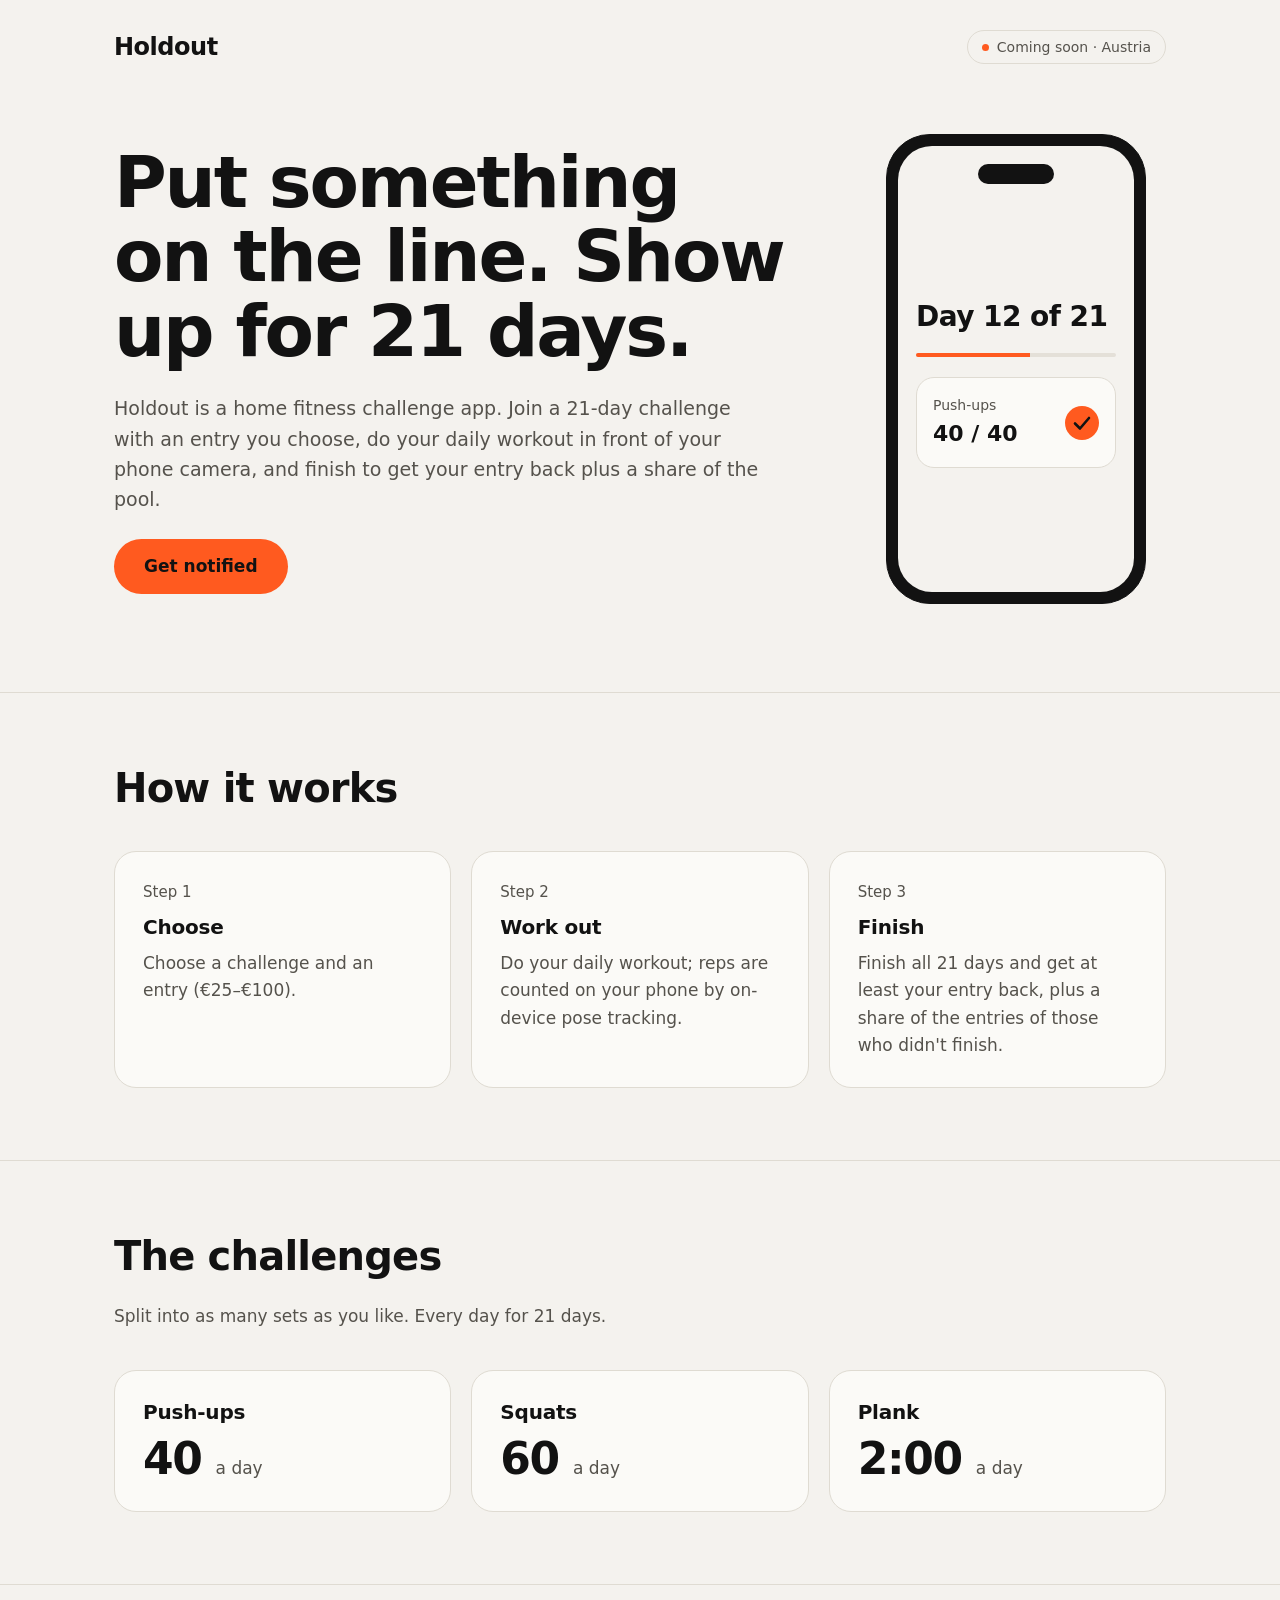
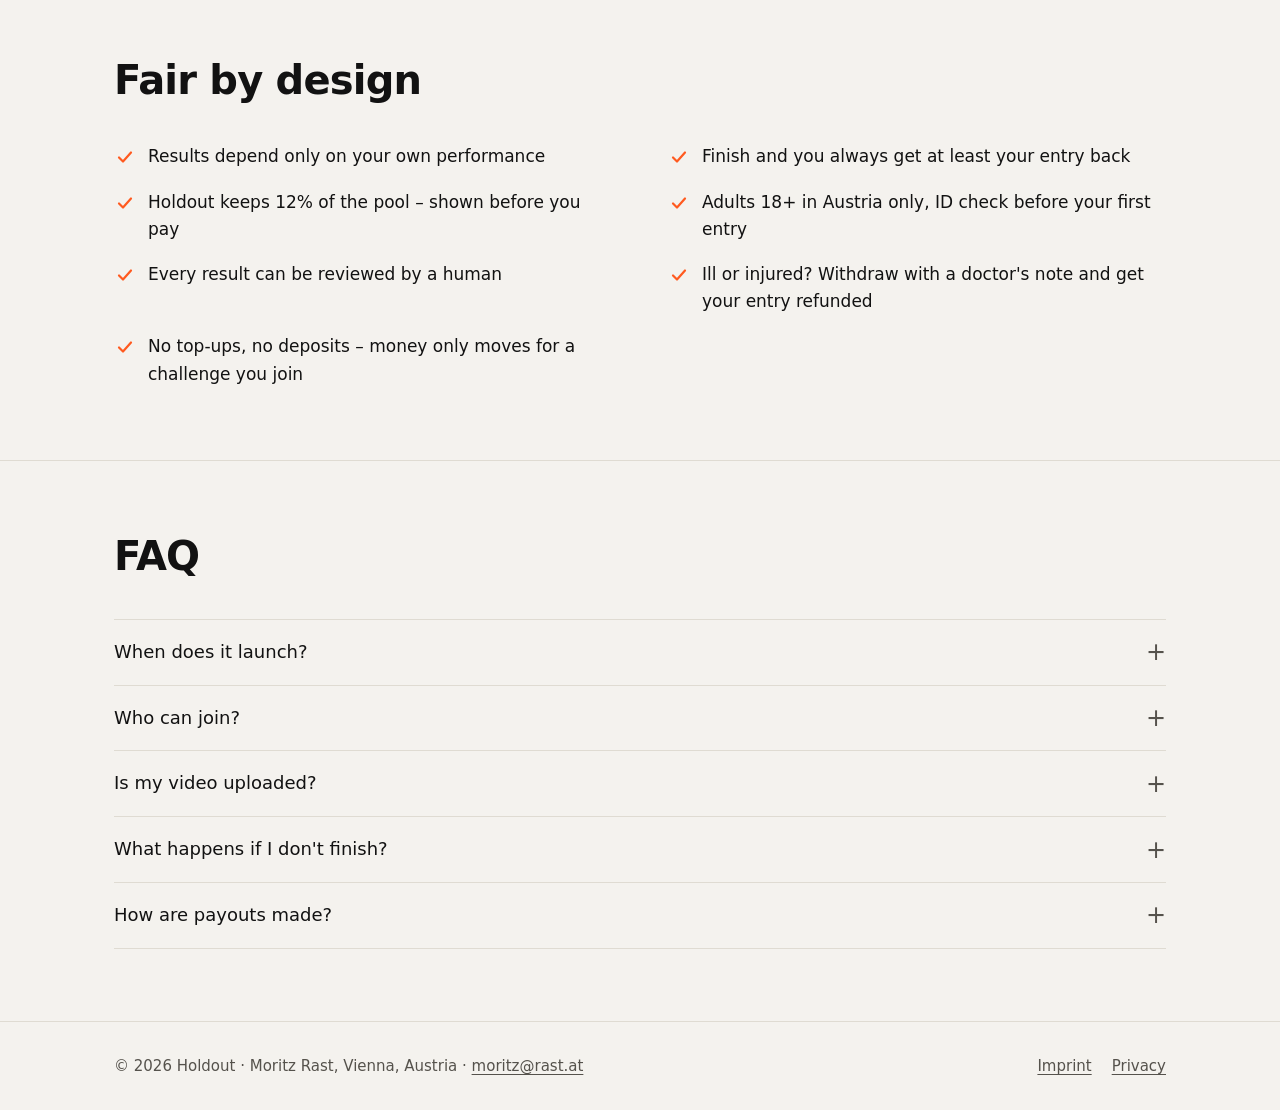
==== index.html @ b005fa87 "Pre-launch website: one page, imprint, privacy, self-hosted fonts Co-Authored-By: Claude Opus 5.5 <n" ====
<!doctype html>
<html lang="en">
<head>
  <meta charset="utf-8">
  <meta name="viewport" content="width=device-width, initial-scale=1">
  <title>Holdout – a 21-day home fitness challenge app</title>
  <meta name="description" content="Holdout is a home fitness challenge app in development. Join a 21-day challenge with an entry you choose and do your daily workout in front of your phone camera. Coming soon in Austria.">
  <link rel="icon" href="favicon.svg" type="image/svg+xml">
  <link rel="preload" href="assets/fonts/space-grotesk.woff2" as="font" type="font/woff2" crossorigin>
  <link rel="stylesheet" href="assets/styles.css">
</head>
<body>
  <a class="skip" href="#main">Skip to content</a>

  <header class="site-header">
    <div class="wrap">
      <a class="wordmark" href="index.html">Holdout</a>
      <span class="tag">Coming soon · Austria</span>
    </div>
  </header>

  <main id="main">
    <section class="hero" aria-labelledby="hero-title">
      <div class="wrap">
        <div class="hero-copy">
          <h1 id="hero-title">Put something on the line. Show up for 21 days.</h1>
          <p class="lead">Holdout is a home fitness challenge app. Join a 21-day challenge with an entry you choose, do your daily workout in front of your phone camera, and finish to get your entry back plus a share of the pool.</p>
          <a class="button" href="mailto:moritz@rast.at?subject=Holdout%20launch">Get notified</a>
        </div>

        <div class="phone" role="img" aria-label="Illustration of the Holdout app on a phone: day 12 of 21, push-ups 40 of 40 done, with a check mark and a progress bar.">
          <div class="phone-screen">
            <div class="phone-notch"></div>
            <p class="phone-day">Day 12 of 21</p>
            <div class="phone-bar"><span></span></div>
            <div class="phone-card">
              <p>
                <span class="phone-label">Push-ups</span>
                <span class="phone-count">40 / 40</span>
              </p>
              <svg class="phone-check" viewBox="0 0 34 34" fill="none" aria-hidden="true">
                <path d="M10 17.5l5 5 9-10.5" stroke="currentColor" stroke-width="2.6" stroke-linecap="round" stroke-linejoin="round"/>
              </svg>
            </div>
          </div>
        </div>
      </div>
    </section>

    <section class="section" aria-labelledby="how-title">
      <div class="wrap">
        <h2 id="how-title">How it works</h2>
        <ol class="grid-3">
          <li class="card">
            <span class="step-number">Step 1</span>
            <h3>Choose</h3>
            <p>Choose a challenge and an entry (€25–€100).</p>
          </li>
          <li class="card">
            <span class="step-number">Step 2</span>
            <h3>Work out</h3>
            <p>Do your daily workout; reps are counted on your phone by on-device pose tracking.</p>
          </li>
          <li class="card">
            <span class="step-number">Step 3</span>
            <h3>Finish</h3>
            <p>Finish all 21 days and get at least your entry back, plus a share of the entries of those who didn't finish.</p>
          </li>
        </ol>
      </div>
    </section>

    <section class="section" aria-labelledby="challenges-title">
      <div class="wrap">
        <h2 id="challenges-title">The challenges</h2>
        <p class="section-note">Split into as many sets as you like. Every day for 21 days.</p>
        <ul class="grid-3">
          <li class="card">
            <h3>Push-ups</h3>
            <p class="amount">40 <small>a day</small></p>
          </li>
          <li class="card">
            <h3>Squats</h3>
            <p class="amount">60 <small>a day</small></p>
          </li>
          <li class="card">
            <h3>Plank</h3>
            <p class="amount">2:00 <small>a day</small></p>
          </li>
        </ul>
      </div>
    </section>

    <section class="section" aria-labelledby="fair-title">
      <div class="wrap">
        <h2 id="fair-title">Fair by design</h2>
        <ul class="fair">
          <li><svg viewBox="0 0 22 22" fill="none" aria-hidden="true"><path d="M5 11.5l4 4 8-9" stroke="currentColor" stroke-width="2.2" stroke-linecap="round" stroke-linejoin="round"/></svg><span>Results depend only on your own performance</span></li>
          <li><svg viewBox="0 0 22 22" fill="none" aria-hidden="true"><path d="M5 11.5l4 4 8-9" stroke="currentColor" stroke-width="2.2" stroke-linecap="round" stroke-linejoin="round"/></svg><span>Finish and you always get at least your entry back</span></li>
          <li><svg viewBox="0 0 22 22" fill="none" aria-hidden="true"><path d="M5 11.5l4 4 8-9" stroke="currentColor" stroke-width="2.2" stroke-linecap="round" stroke-linejoin="round"/></svg><span>Holdout keeps 12% of the pool – shown before you pay</span></li>
          <li><svg viewBox="0 0 22 22" fill="none" aria-hidden="true"><path d="M5 11.5l4 4 8-9" stroke="currentColor" stroke-width="2.2" stroke-linecap="round" stroke-linejoin="round"/></svg><span>Adults 18+ in Austria only, ID check before your first entry</span></li>
          <li><svg viewBox="0 0 22 22" fill="none" aria-hidden="true"><path d="M5 11.5l4 4 8-9" stroke="currentColor" stroke-width="2.2" stroke-linecap="round" stroke-linejoin="round"/></svg><span>Every result can be reviewed by a human</span></li>
          <li><svg viewBox="0 0 22 22" fill="none" aria-hidden="true"><path d="M5 11.5l4 4 8-9" stroke="currentColor" stroke-width="2.2" stroke-linecap="round" stroke-linejoin="round"/></svg><span>Ill or injured? Withdraw with a doctor's note and get your entry refunded</span></li>
          <li><svg viewBox="0 0 22 22" fill="none" aria-hidden="true"><path d="M5 11.5l4 4 8-9" stroke="currentColor" stroke-width="2.2" stroke-linecap="round" stroke-linejoin="round"/></svg><span>No top-ups, no deposits – money only moves for a challenge you join</span></li>
        </ul>
      </div>
    </section>

    <section class="section" aria-labelledby="faq-title">
      <div class="wrap">
        <h2 id="faq-title">FAQ</h2>
        <div class="faq">
          <details>
            <summary>When does it launch?</summary>
            <p>We're in development and will launch in Austria soon.</p>
          </details>
          <details>
            <summary>Who can join?</summary>
            <p>Adults aged 18 or over who live in Austria.</p>
          </details>
          <details>
            <summary>Is my video uploaded?</summary>
            <p>Reps are counted on your phone. We don't upload raw video.</p>
          </details>
          <details>
            <summary>What happens if I don't finish?</summary>
            <p>You lose that entry. It's shared among those who finished, minus Holdout's 12%.</p>
          </details>
          <details>
            <summary>How are payouts made?</summary>
            <p>Through our payment provider to a bank account in your own name.</p>
          </details>
        </div>
      </div>
    </section>
  </main>

  <footer class="site-footer">
    <div class="wrap">
      <p>© 2026 Holdout · Moritz Rast, Vienna, Austria · <a href="mailto:moritz@rast.at">moritz@rast.at</a></p>
      <nav aria-label="Legal">
        <a href="imprint.html">Imprint</a>
        <a href="privacy.html">Privacy</a>
      </nav>
    </div>
  </footer>
</body>
</html>
---- assets/styles.css ----
@font-face {
  font-family: "Space Grotesk";
  src: url("fonts/space-grotesk.woff2") format("woff2");
  font-weight: 300 700;
  font-style: normal;
  font-display: swap;
}

@font-face {
  font-family: "DM Sans";
  src: url("fonts/dm-sans.woff2") format("woff2");
  font-weight: 100 1000;
  font-style: normal;
  font-display: swap;
}

:root {
  color-scheme: light dark;
  --bg: #f4f2ee;
  --surface: #fbfaf7;
  --ink: #121212;
  --muted: #55524c;
  --line: #dfdbd2;
  --accent: #ff5a1f;
  --on-accent: #121212;
  --phone-frame: #121212;
  --phone-edge: #121212;
  --track: #e4e0d8;
  --heading: "Space Grotesk", ui-sans-serif, system-ui, sans-serif;
  --body: "DM Sans", ui-sans-serif, system-ui, sans-serif;
}

@media (prefers-color-scheme: dark) {
  :root {
    --bg: #0d1530;
    --surface: #16204a;
    --ink: #f3f5fb;
    --muted: #b8c1dd;
    --line: #2a3768;
    --accent: #5b95ff;
    --on-accent: #0d1530;
    --phone-frame: #060a1a;
    --phone-edge: #2a3768;
    --track: #2a3768;
  }
}

*,
*::before,
*::after {
  box-sizing: border-box;
}

html {
  -webkit-text-size-adjust: 100%;
}

body {
  margin: 0;
  background: var(--bg);
  color: var(--ink);
  font-family: var(--body);
  font-size: 1.0625rem;
  line-height: 1.6;
}

h1,
h2,
h3 {
  margin: 0;
  font-family: var(--heading);
  font-weight: 700;
  text-wrap: balance;
}

h1 {
  font-size: clamp(2.5rem, 6.2vw, 4.5rem);
  line-height: 1.04;
  letter-spacing: -0.03em;
}

h2 {
  font-size: clamp(1.75rem, 3.6vw, 2.5rem);
  line-height: 1.15;
  letter-spacing: -0.02em;
}

h3 {
  font-size: 1.25rem;
  line-height: 1.3;
  letter-spacing: -0.01em;
}

p {
  margin: 0;
}

a {
  color: inherit;
  text-underline-offset: 0.18em;
}

:focus-visible {
  outline: 3px solid var(--accent);
  outline-offset: 3px;
  border-radius: 4px;
}

.wrap {
  width: 100%;
  max-width: 1100px;
  margin-inline: auto;
  padding-inline: 24px;
}

.skip {
  position: absolute;
  left: 16px;
  top: -64px;
  padding: 10px 18px;
  border-radius: 999px;
  background: var(--ink);
  color: var(--bg);
}

.skip:focus {
  top: 12px;
}

/* Header */

.site-header .wrap {
  display: flex;
  flex-wrap: wrap;
  align-items: center;
  justify-content: space-between;
  gap: 12px;
  padding-block: 28px;
}

.wordmark {
  font-family: var(--heading);
  font-size: 1.5rem;
  font-weight: 700;
  letter-spacing: -0.02em;
  text-decoration: none;
}

.tag {
  display: inline-flex;
  align-items: center;
  gap: 8px;
  padding: 5px 14px;
  border: 1px solid var(--line);
  border-radius: 999px;
  color: var(--muted);
  font-size: 0.875rem;
}

.tag::before {
  content: "";
  width: 7px;
  height: 7px;
  border-radius: 50%;
  background: var(--accent);
}

/* Hero */

.hero .wrap {
  display: grid;
  gap: 56px;
  align-items: center;
  padding-block: 40px 88px;
}

.hero-copy {
  display: grid;
  justify-items: start;
  gap: 24px;
}

.lead {
  max-width: 34em;
  color: var(--muted);
  font-size: 1.1875rem;
}

.button {
  display: inline-block;
  padding: 14px 30px;
  border-radius: 999px;
  background: var(--accent);
  color: var(--on-accent);
  font-family: var(--heading);
  font-weight: 700;
  text-decoration: none;
}

.button:hover {
  filter: brightness(1.07);
}

/* Phone mockup, drawn in HTML and CSS */

.phone {
  justify-self: center;
  width: min(260px, 100%);
  padding: 11px;
  border: 1px solid var(--phone-edge);
  border-radius: 44px;
  background: var(--phone-frame);
}

.phone-screen {
  display: flex;
  flex-direction: column;
  gap: 20px;
  aspect-ratio: 9 / 17;
  padding: 18px 18px 26px;
  border-radius: 34px;
  background: var(--bg);
}

.phone-notch {
  width: 76px;
  height: 20px;
  margin-inline: auto;
  border-radius: 999px;
  background: var(--phone-frame);
}

.phone-day {
  margin-top: auto;
  font-family: var(--heading);
  font-size: 1.75rem;
  font-weight: 700;
  letter-spacing: -0.02em;
  line-height: 1.1;
}

.phone-bar {
  height: 4px;
  border-radius: 999px;
  background: var(--track);
  overflow: hidden;
}

.phone-bar span {
  display: block;
  width: 57%;
  height: 100%;
  background: var(--accent);
}

.phone-card {
  display: flex;
  align-items: center;
  justify-content: space-between;
  gap: 8px;
  margin-bottom: auto;
  padding: 16px;
  border: 1px solid var(--line);
  border-radius: 18px;
  background: var(--surface);
}

.phone-label {
  display: block;
  color: var(--muted);
  font-size: 0.875rem;
}

.phone-count {
  display: block;
  font-family: var(--heading);
  font-size: 1.375rem;
  font-weight: 700;
  font-variant-numeric: tabular-nums;
}

.phone-check {
  flex: none;
  width: 34px;
  height: 34px;
  border-radius: 50%;
  background: var(--accent);
  color: var(--on-accent);
}

/* Sections */

.section {
  border-top: 1px solid var(--line);
}

.section .wrap {
  display: grid;
  gap: 40px;
  padding-block: 72px;
}

.grid-3 {
  display: grid;
  gap: 20px;
  margin: 0;
  padding: 0;
  list-style: none;
}

.card {
  display: grid;
  align-content: start;
  gap: 10px;
  padding: 28px;
  border: 1px solid var(--line);
  border-radius: 22px;
  background: var(--surface);
}

.card p {
  color: var(--muted);
}

.step-number {
  color: var(--muted);
  font-family: var(--heading);
  font-size: 0.9375rem;
  font-weight: 500;
  font-variant-numeric: tabular-nums;
}

.card .amount {
  color: var(--ink);
  font-family: var(--heading);
  font-size: clamp(2.25rem, 4.4vw, 2.75rem);
  font-weight: 700;
  letter-spacing: -0.03em;
  line-height: 1.1;
}

.amount small {
  color: var(--muted);
  font-size: 1.0625rem;
  font-weight: 500;
  letter-spacing: 0;
}

.section-note {
  margin-top: -16px;
  color: var(--muted);
}

.fair {
  display: grid;
  gap: 18px 56px;
  margin: 0;
  padding: 0;
  list-style: none;
}

.fair li {
  display: grid;
  grid-template-columns: 22px 1fr;
  gap: 12px;
}

.fair svg {
  width: 22px;
  height: 22px;
  margin-top: 3px;
  color: var(--accent);
}

/* FAQ */

.faq {
  border-bottom: 1px solid var(--line);
}

.faq details {
  border-top: 1px solid var(--line);
}

.faq summary {
  display: flex;
  align-items: center;
  justify-content: space-between;
  gap: 16px;
  padding-block: 18px;
  font-family: var(--heading);
  font-size: 1.125rem;
  font-weight: 500;
  cursor: pointer;
  list-style: none;
}

.faq summary::-webkit-details-marker {
  display: none;
}

.faq summary::after {
  content: "+";
  flex: none;
  color: var(--muted);
  font-size: 1.5rem;
  line-height: 1;
}

.faq details[open] summary::after {
  content: "\2013";
}

.faq details p {
  max-width: 40em;
  padding-bottom: 20px;
  color: var(--muted);
}

/* Footer */

.site-footer {
  border-top: 1px solid var(--line);
  color: var(--muted);
  font-size: 0.9375rem;
}

.site-footer .wrap {
  display: flex;
  flex-wrap: wrap;
  justify-content: space-between;
  gap: 8px 32px;
  padding-block: 32px;
}

.site-footer p {
  overflow-wrap: anywhere;
}

.site-footer nav {
  display: flex;
  gap: 20px;
}

/* Imprint and privacy */

.legal {
  max-width: 720px;
  padding-block: 32px 88px;
}

.legal h1 {
  margin-bottom: 32px;
  font-size: clamp(2.25rem, 5vw, 3rem);
}

.legal h2 {
  margin-top: 40px;
  margin-bottom: 8px;
  font-size: 1.375rem;
  letter-spacing: -0.01em;
}

.legal p + p {
  margin-top: 12px;
}

.legal-meta {
  color: var(--muted);
}

@media (min-width: 720px) {
  .grid-3 {
    grid-template-columns: repeat(3, 1fr);
  }

  .fair {
    grid-template-columns: repeat(2, 1fr);
  }
}

@media (min-width: 880px) {
  .hero .wrap {
    grid-template-columns: minmax(0, 1fr) 300px;
    gap: 72px;
  }
}
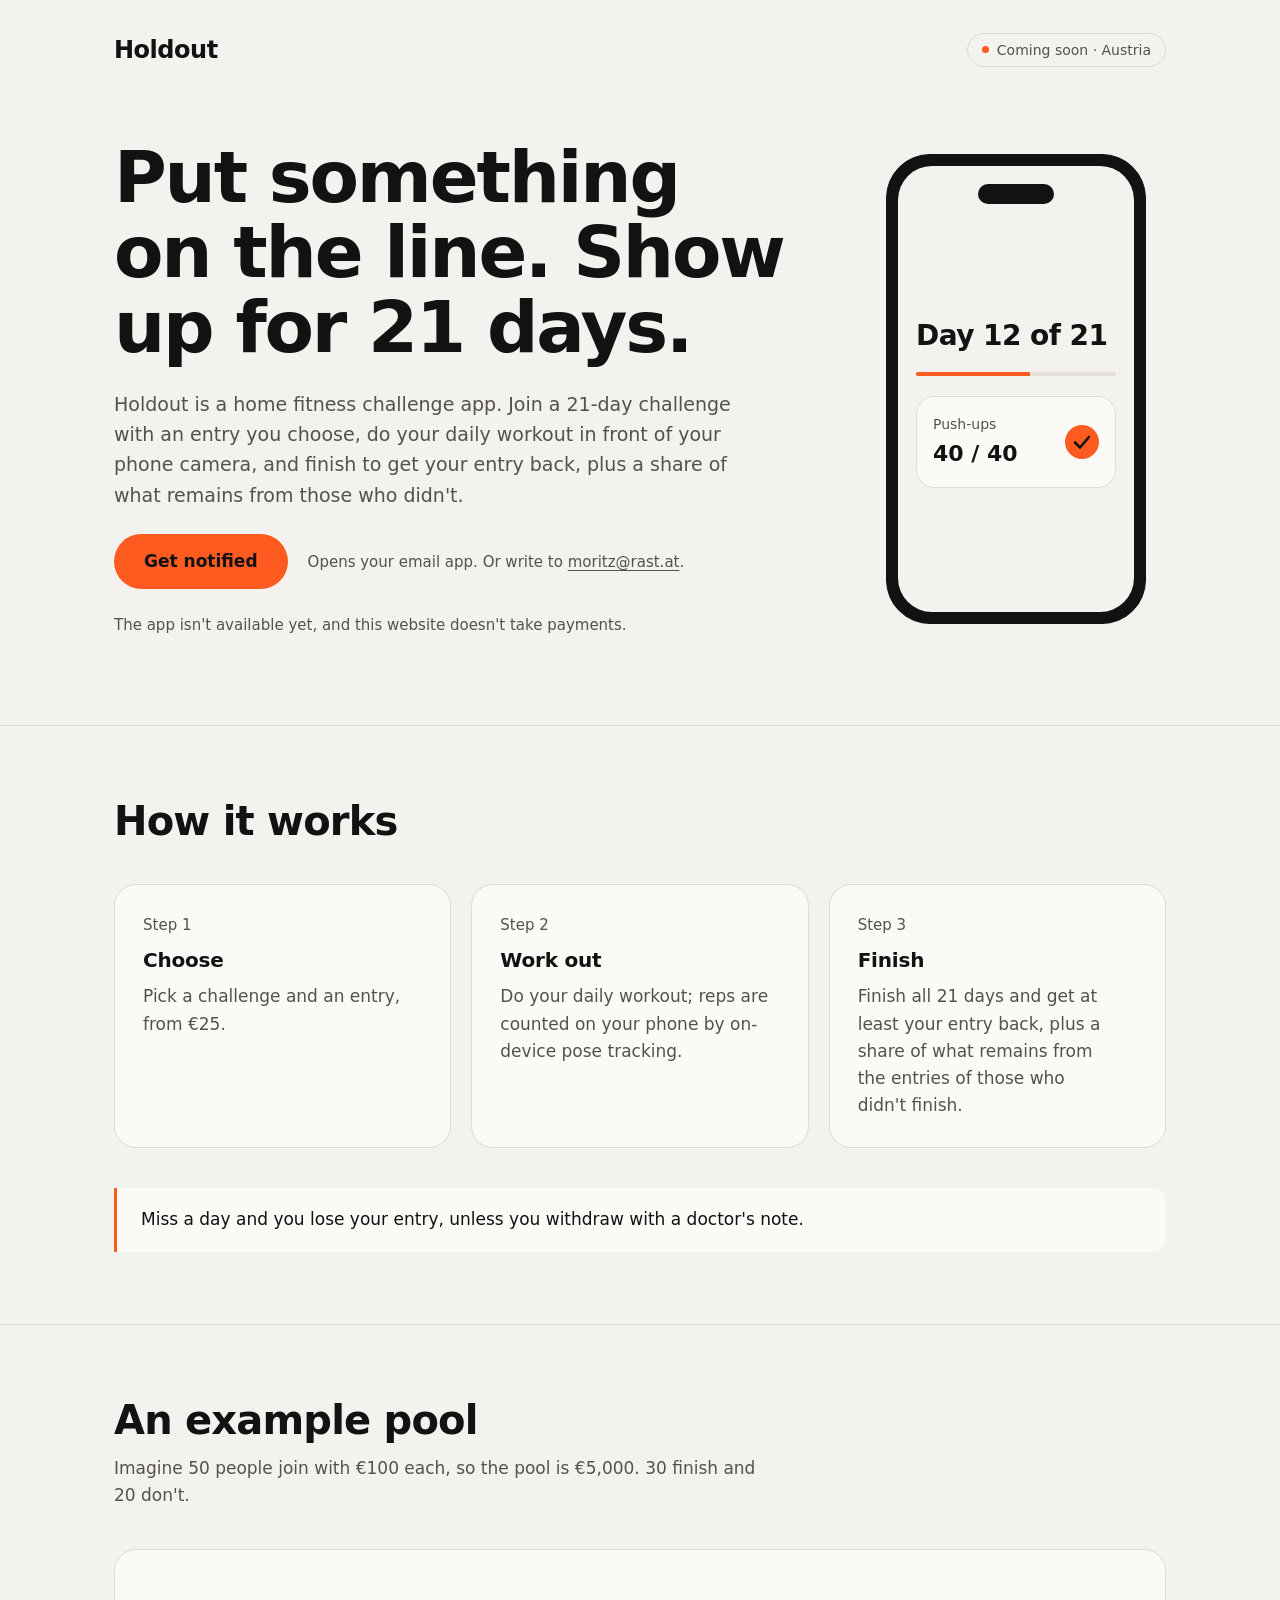
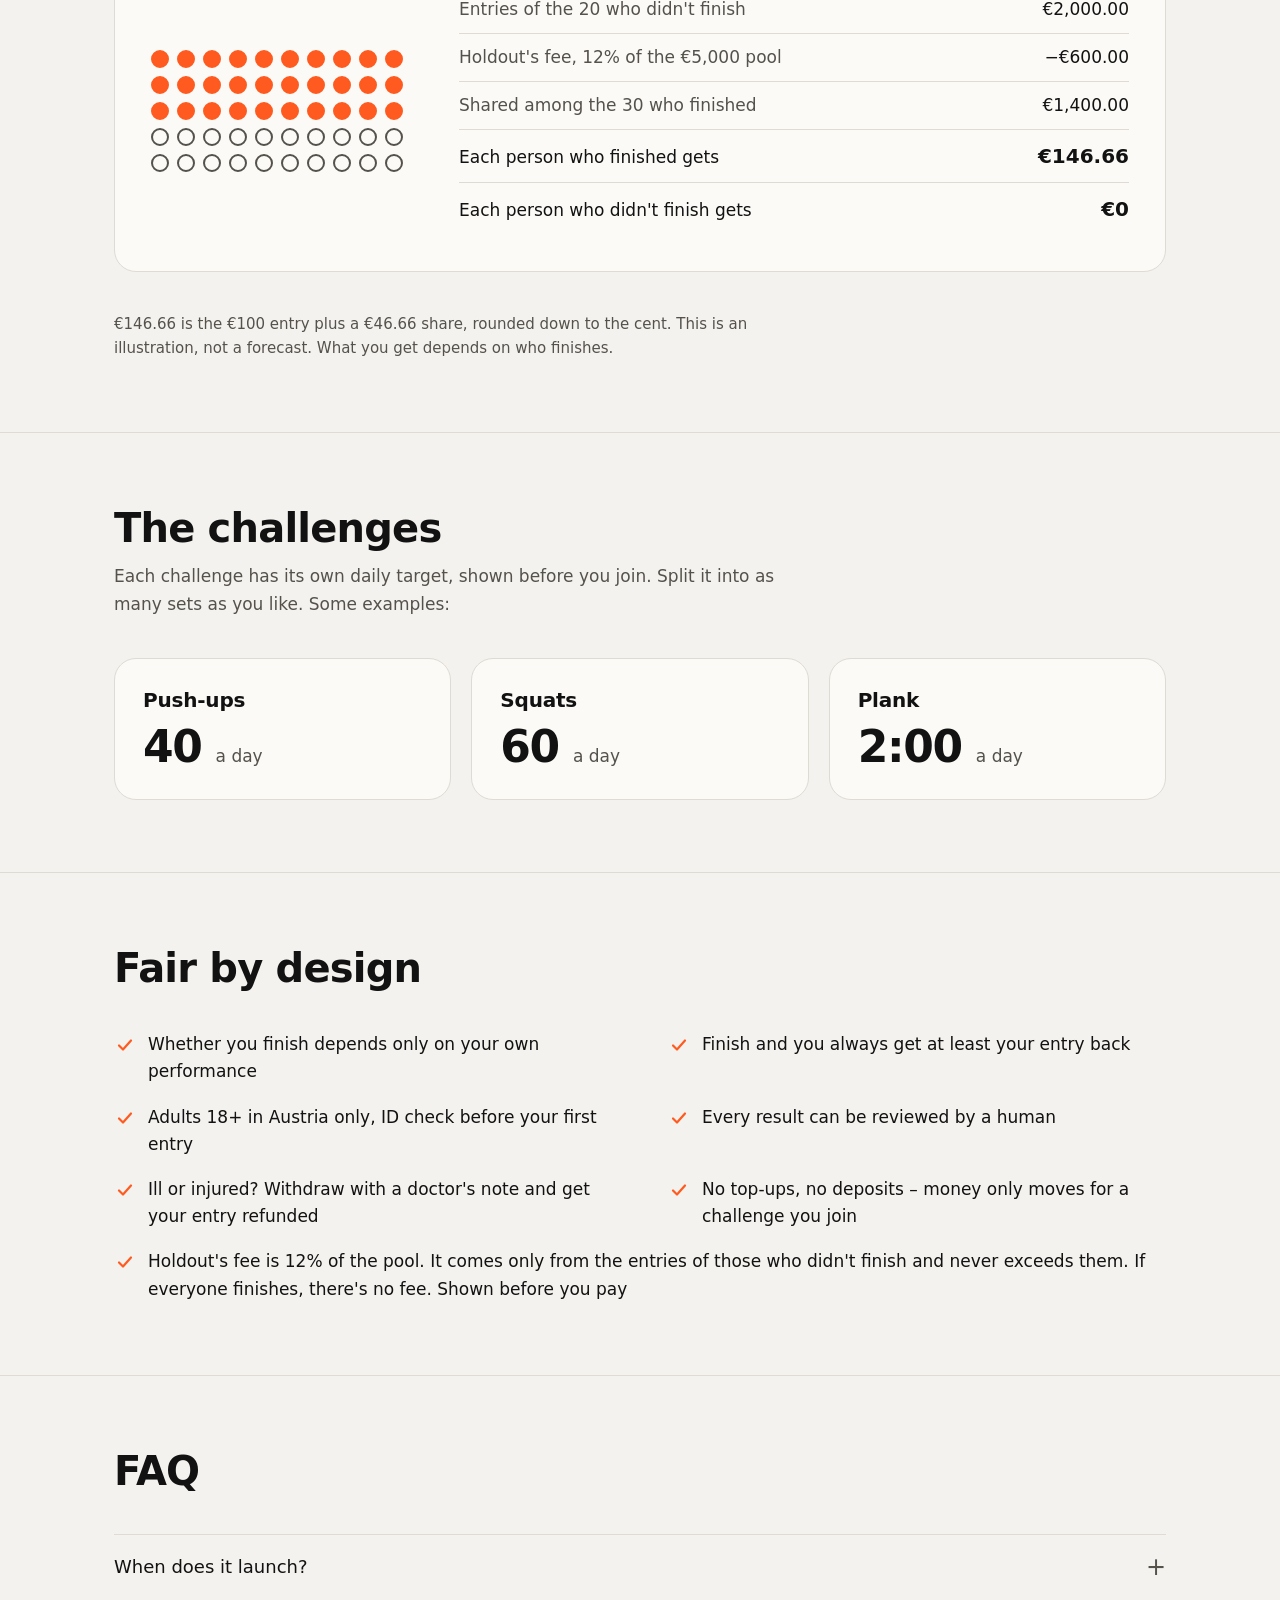
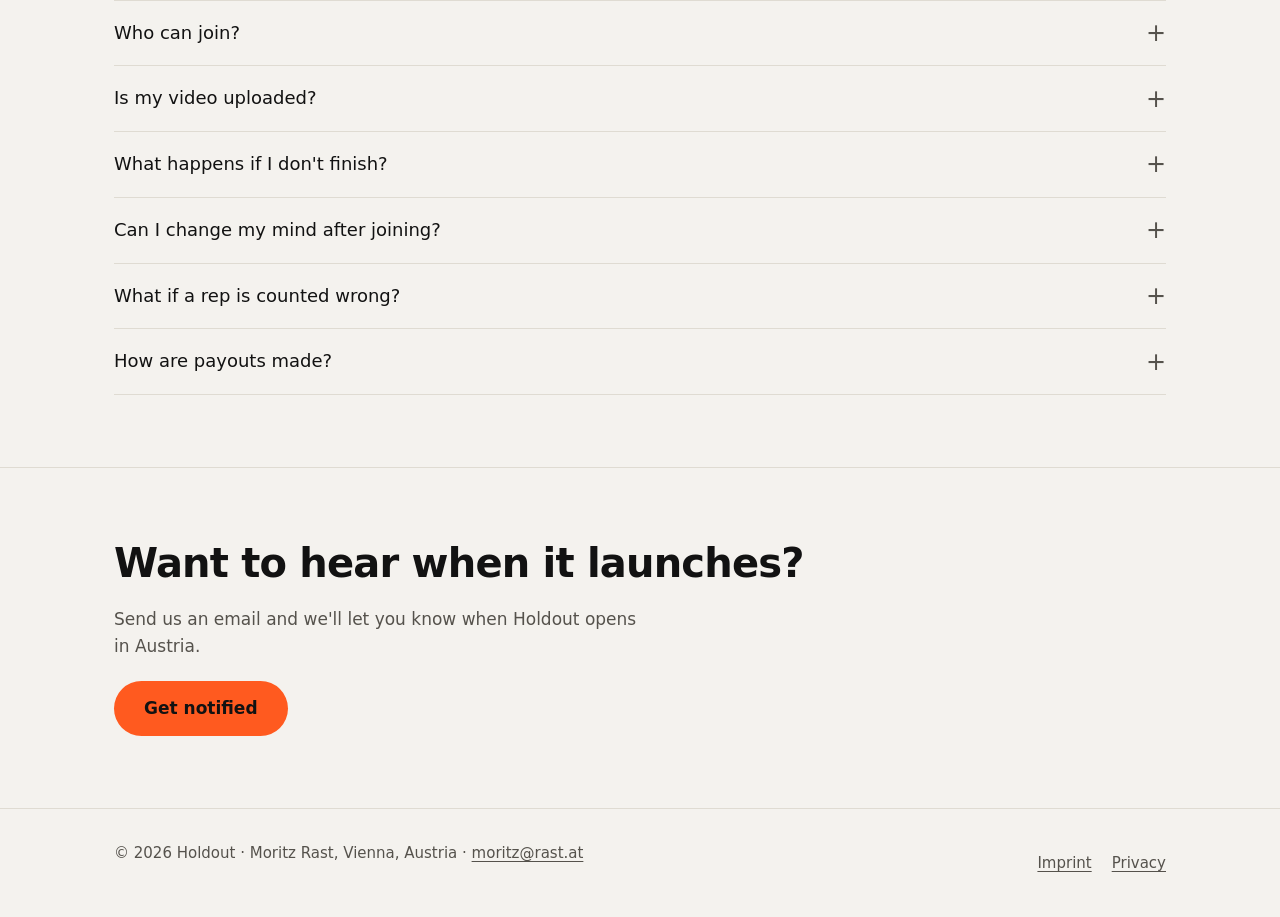
==== commit c2cd47e4: "Accurate fee, video and entry wording, example pool, address, security headers, icons, 404 Co-Author" ====
--- a/index.html
+++ b/index.html
@@ -3,9 +3,27 @@
 <head>
   <meta charset="utf-8">
   <meta name="viewport" content="width=device-width, initial-scale=1">
+  <meta http-equiv="Content-Security-Policy" content="default-src 'none'; style-src 'self'; font-src 'self'; img-src 'self'; base-uri 'none'; form-action 'none'">
+  <meta name="referrer" content="no-referrer">
+  <meta name="color-scheme" content="light dark">
+  <meta name="theme-color" media="(prefers-color-scheme: light)" content="#F4F2EE">
+  <meta name="theme-color" media="(prefers-color-scheme: dark)" content="#0D1530">
+  <meta name="format-detection" content="telephone=no">
   <title>Holdout – a 21-day home fitness challenge app</title>
   <meta name="description" content="Holdout is a home fitness challenge app in development. Join a 21-day challenge with an entry you choose and do your daily workout in front of your phone camera. Coming soon in Austria.">
+  <link rel="canonical" href="https://moritz-rast.github.io/holdout-site/">
+  <meta property="og:type" content="website">
+  <meta property="og:site_name" content="Holdout">
+  <meta property="og:title" content="Holdout – a 21-day home fitness challenge app">
+  <meta property="og:description" content="Join a 21-day challenge with an entry you choose and do your daily workout in front of your phone camera. Coming soon in Austria.">
+  <meta property="og:url" content="https://moritz-rast.github.io/holdout-site/">
+  <meta property="og:image" content="https://moritz-rast.github.io/holdout-site/assets/og.png">
+  <meta property="og:image:width" content="1200">
+  <meta property="og:image:height" content="630">
+  <meta property="og:image:alt" content="Holdout. Put something on the line. Show up for 21 days.">
+  <meta name="twitter:card" content="summary_large_image">
   <link rel="icon" href="favicon.svg" type="image/svg+xml">
+  <link rel="apple-touch-icon" href="assets/apple-touch-icon.png">
   <link rel="preload" href="assets/fonts/space-grotesk.woff2" as="font" type="font/woff2" crossorigin>
   <link rel="stylesheet" href="assets/styles.css">
 </head>
@@ -24,8 +42,12 @@
       <div class="wrap">
         <div class="hero-copy">
           <h1 id="hero-title">Put something on the line. Show up for 21 days.</h1>
-          <p class="lead">Holdout is a home fitness challenge app. Join a 21-day challenge with an entry you choose, do your daily workout in front of your phone camera, and finish to get your entry back plus a share of the pool.</p>
-          <a class="button" href="mailto:moritz@rast.at?subject=Holdout%20launch">Get notified</a>
+          <p class="lead">Holdout is a home fitness challenge app. Join a 21-day challenge with an entry you choose, do your daily workout in front of your phone camera, and finish to get your entry back, plus a share of what remains from those who didn't.</p>
+          <div class="action">
+            <a class="button" href="mailto:moritz@rast.at?subject=Holdout%20launch">Get notified</a>
+            <p class="action-note">Opens your email app. Or write to <a href="mailto:moritz@rast.at?subject=Holdout%20launch">moritz@rast.at</a>.</p>
+          </div>
+          <p class="status-note">The app isn't available yet, and this website doesn't take payments.</p>
         </div>
 
         <div class="phone" role="img" aria-label="Illustration of the Holdout app on a phone: day 12 of 21, push-ups 40 of 40 done, with a check mark and a progress bar.">
@@ -50,11 +72,11 @@
     <section class="section" aria-labelledby="how-title">
       <div class="wrap">
         <h2 id="how-title">How it works</h2>
-        <ol class="grid-3">
+        <ol class="grid-3" role="list">
           <li class="card">
             <span class="step-number">Step 1</span>
             <h3>Choose</h3>
-            <p>Choose a challenge and an entry (€25–€100).</p>
+            <p>Pick a challenge and an entry, from €25.</p>
           </li>
           <li class="card">
             <span class="step-number">Step 2</span>
@@ -64,17 +86,58 @@
           <li class="card">
             <span class="step-number">Step 3</span>
             <h3>Finish</h3>
-            <p>Finish all 21 days and get at least your entry back, plus a share of the entries of those who didn't finish.</p>
+            <p>Finish all 21 days and get at least your entry back, plus a share of what remains from the entries of those who didn't finish.</p>
           </li>
         </ol>
+        <p class="callout">Miss a day and you lose your entry, unless you withdraw with a doctor's note.</p>
+      </div>
+    </section>
+
+    <section class="section" aria-labelledby="example-title">
+      <div class="wrap">
+        <div class="section-head">
+          <h2 id="example-title">An example pool</h2>
+          <p>Imagine 50 people join with €100 each, so the pool is €5,000. 30 finish and 20 don't.</p>
+        </div>
+        <div class="example">
+          <div class="people" aria-hidden="true">
+            <span class="person is-done"></span><span class="person is-done"></span><span class="person is-done"></span><span class="person is-done"></span><span class="person is-done"></span><span class="person is-done"></span><span class="person is-done"></span><span class="person is-done"></span><span class="person is-done"></span><span class="person is-done"></span><span class="person is-done"></span><span class="person is-done"></span><span class="person is-done"></span><span class="person is-done"></span><span class="person is-done"></span><span class="person is-done"></span><span class="person is-done"></span><span class="person is-done"></span><span class="person is-done"></span><span class="person is-done"></span><span class="person is-done"></span><span class="person is-done"></span><span class="person is-done"></span><span class="person is-done"></span><span class="person is-done"></span><span class="person is-done"></span><span class="person is-done"></span><span class="person is-done"></span><span class="person is-done"></span><span class="person is-done"></span>
+            <span class="person"></span><span class="person"></span><span class="person"></span><span class="person"></span><span class="person"></span><span class="person"></span><span class="person"></span><span class="person"></span><span class="person"></span><span class="person"></span><span class="person"></span><span class="person"></span><span class="person"></span><span class="person"></span><span class="person"></span><span class="person"></span><span class="person"></span><span class="person"></span><span class="person"></span><span class="person"></span>
+          </div>
+          <dl class="ledger">
+            <div>
+              <dt>Entries of the 20 who didn't finish</dt>
+              <dd>€2,000.00</dd>
+            </div>
+            <div>
+              <dt>Holdout's fee, 12% of the €5,000 pool</dt>
+              <dd>−€600.00</dd>
+            </div>
+            <div>
+              <dt>Shared among the 30 who finished</dt>
+              <dd>€1,400.00</dd>
+            </div>
+            <div class="ledger-result">
+              <dt>Each person who finished gets</dt>
+              <dd>€146.66</dd>
+            </div>
+            <div class="ledger-result">
+              <dt>Each person who didn't finish gets</dt>
+              <dd>€0</dd>
+            </div>
+          </dl>
+        </div>
+        <p class="fine-print">€146.66 is the €100 entry plus a €46.66 share, rounded down to the cent. This is an illustration, not a forecast. What you get depends on who finishes.</p>
       </div>
     </section>
 
     <section class="section" aria-labelledby="challenges-title">
       <div class="wrap">
-        <h2 id="challenges-title">The challenges</h2>
-        <p class="section-note">Split into as many sets as you like. Every day for 21 days.</p>
-        <ul class="grid-3">
+        <div class="section-head">
+          <h2 id="challenges-title">The challenges</h2>
+          <p>Each challenge has its own daily target, shown before you join. Split it into as many sets as you like. Some examples:</p>
+        </div>
+        <ul class="grid-3" role="list">
           <li class="card">
             <h3>Push-ups</h3>
             <p class="amount">40 <small>a day</small></p>
@@ -94,14 +157,14 @@
     <section class="section" aria-labelledby="fair-title">
       <div class="wrap">
         <h2 id="fair-title">Fair by design</h2>
-        <ul class="fair">
-          <li><svg viewBox="0 0 22 22" fill="none" aria-hidden="true"><path d="M5 11.5l4 4 8-9" stroke="currentColor" stroke-width="2.2" stroke-linecap="round" stroke-linejoin="round"/></svg><span>Results depend only on your own performance</span></li>
+        <ul class="fair" role="list">
+          <li><svg viewBox="0 0 22 22" fill="none" aria-hidden="true"><path d="M5 11.5l4 4 8-9" stroke="currentColor" stroke-width="2.2" stroke-linecap="round" stroke-linejoin="round"/></svg><span>Whether you finish depends only on your own performance</span></li>
           <li><svg viewBox="0 0 22 22" fill="none" aria-hidden="true"><path d="M5 11.5l4 4 8-9" stroke="currentColor" stroke-width="2.2" stroke-linecap="round" stroke-linejoin="round"/></svg><span>Finish and you always get at least your entry back</span></li>
-          <li><svg viewBox="0 0 22 22" fill="none" aria-hidden="true"><path d="M5 11.5l4 4 8-9" stroke="currentColor" stroke-width="2.2" stroke-linecap="round" stroke-linejoin="round"/></svg><span>Holdout keeps 12% of the pool – shown before you pay</span></li>
           <li><svg viewBox="0 0 22 22" fill="none" aria-hidden="true"><path d="M5 11.5l4 4 8-9" stroke="currentColor" stroke-width="2.2" stroke-linecap="round" stroke-linejoin="round"/></svg><span>Adults 18+ in Austria only, ID check before your first entry</span></li>
           <li><svg viewBox="0 0 22 22" fill="none" aria-hidden="true"><path d="M5 11.5l4 4 8-9" stroke="currentColor" stroke-width="2.2" stroke-linecap="round" stroke-linejoin="round"/></svg><span>Every result can be reviewed by a human</span></li>
           <li><svg viewBox="0 0 22 22" fill="none" aria-hidden="true"><path d="M5 11.5l4 4 8-9" stroke="currentColor" stroke-width="2.2" stroke-linecap="round" stroke-linejoin="round"/></svg><span>Ill or injured? Withdraw with a doctor's note and get your entry refunded</span></li>
           <li><svg viewBox="0 0 22 22" fill="none" aria-hidden="true"><path d="M5 11.5l4 4 8-9" stroke="currentColor" stroke-width="2.2" stroke-linecap="round" stroke-linejoin="round"/></svg><span>No top-ups, no deposits – money only moves for a challenge you join</span></li>
+          <li class="fair-wide"><svg viewBox="0 0 22 22" fill="none" aria-hidden="true"><path d="M5 11.5l4 4 8-9" stroke="currentColor" stroke-width="2.2" stroke-linecap="round" stroke-linejoin="round"/></svg><span>Holdout's fee is 12% of the pool. It comes only from the entries of those who didn't finish and never exceeds them. If everyone finishes, there's no fee. Shown before you pay</span></li>
         </ul>
       </div>
     </section>
@@ -120,17 +183,33 @@
           </details>
           <details>
             <summary>Is my video uploaded?</summary>
-            <p>Reps are counted on your phone. We don't upload raw video.</p>
+            <p>Reps are counted on your phone, and by default no video leaves it. A short clip is uploaded only if you report a miscount or opt in to help improve counting.</p>
           </details>
           <details>
             <summary>What happens if I don't finish?</summary>
-            <p>You lose that entry. It's shared among those who finished, minus Holdout's 12%.</p>
+            <p>You lose that entry. Holdout's fee comes out of the entries of those who didn't finish, and the rest is shared among those who finished.</p>
+          </details>
+          <details>
+            <summary>Can I change my mind after joining?</summary>
+            <p>Until joining closes, you can leave for free and get your entry back in full. After that, you can only withdraw if you're ill or injured, with a doctor's note.</p>
+          </details>
+          <details>
+            <summary>What if a rep is counted wrong?</summary>
+            <p>The automatic count can be wrong. Report it in the app up to 24 hours after the challenge ends, and a human reviews it within 48 hours.</p>
           </details>
           <details>
             <summary>How are payouts made?</summary>
             <p>Through our payment provider to a bank account in your own name.</p>
           </details>
         </div>
+      </div>
+    </section>
+
+    <section class="section closing" aria-labelledby="closing-title">
+      <div class="wrap">
+        <h2 id="closing-title">Want to hear when it launches?</h2>
+        <p>Send us an email and we'll let you know when Holdout opens in Austria.</p>
+        <a class="button" href="mailto:moritz@rast.at?subject=Holdout%20launch">Get notified</a>
       </div>
     </section>
   </main>
--- a/assets/styles.css
+++ b/assets/styles.css
@@ -23,6 +23,7 @@
   --line: #dfdbd2;
   --accent: #ff5a1f;
   --on-accent: #121212;
+  --focus: #121212;
   --phone-frame: #121212;
   --phone-edge: #121212;
   --track: #e4e0d8;
@@ -39,6 +40,7 @@
     --line: #2a3768;
     --accent: #5b95ff;
     --on-accent: #0d1530;
+    --focus: #5b95ff;
     --phone-frame: #060a1a;
     --phone-edge: #2a3768;
     --track: #2a3768;
@@ -53,6 +55,7 @@
 
 html {
   -webkit-text-size-adjust: 100%;
+  text-size-adjust: 100%;
 }
 
 body {
@@ -62,6 +65,8 @@
   font-family: var(--body);
   font-size: 1.0625rem;
   line-height: 1.6;
+  overflow-wrap: break-word;
+  font-synthesis: none;
 }
 
 h1,
@@ -93,15 +98,21 @@
 
 p {
   margin: 0;
+  text-wrap: pretty;
 }
 
 a {
   color: inherit;
   text-underline-offset: 0.18em;
+  touch-action: manipulation;
+}
+
+a:hover {
+  text-decoration-thickness: 2px;
 }
 
 :focus-visible {
-  outline: 3px solid var(--accent);
+  outline: 3px solid var(--focus);
   outline-offset: 3px;
   border-radius: 4px;
 }
@@ -125,6 +136,7 @@
 
 .skip:focus {
   top: 12px;
+  z-index: 1;
 }
 
 /* Header */
@@ -143,6 +155,7 @@
   font-size: 1.5rem;
   font-weight: 700;
   letter-spacing: -0.02em;
+  line-height: 44px;
   text-decoration: none;
 }
 
@@ -186,6 +199,19 @@
   font-size: 1.1875rem;
 }
 
+.action {
+  display: flex;
+  flex-wrap: wrap;
+  align-items: center;
+  gap: 12px 20px;
+}
+
+.action-note,
+.status-note {
+  color: var(--muted);
+  font-size: 0.9375rem;
+}
+
 .button {
   display: inline-block;
   padding: 14px 30px;
@@ -195,10 +221,15 @@
   font-family: var(--heading);
   font-weight: 700;
   text-decoration: none;
+  transition: filter 150ms ease, transform 150ms ease;
 }
 
 .button:hover {
   filter: brightness(1.07);
+}
+
+.button:active {
+  transform: scale(0.98);
 }
 
 /* Phone mockup, drawn in HTML and CSS */
@@ -346,8 +377,109 @@
   letter-spacing: 0;
 }
 
-.section-note {
-  margin-top: -16px;
+.section-head {
+  display: grid;
+  gap: 12px;
+}
+
+.section-head p {
+  max-width: 40em;
+  color: var(--muted);
+}
+
+.callout {
+  padding: 18px 24px;
+  border-left: 3px solid var(--accent);
+  background: var(--surface);
+  border-radius: 0 14px 14px 0;
+  font-weight: 500;
+}
+
+.fine-print {
+  max-width: 44em;
+  color: var(--muted);
+  font-size: 0.9375rem;
+}
+
+/* Example pool */
+
+.example {
+  display: grid;
+  gap: 32px;
+  padding: 28px;
+  border: 1px solid var(--line);
+  border-radius: 22px;
+  background: var(--surface);
+}
+
+.people {
+  display: grid;
+  grid-template-columns: repeat(10, minmax(0, 1fr));
+  gap: 8px;
+  align-self: center;
+  width: 100%;
+  max-width: 252px;
+}
+
+.person {
+  aspect-ratio: 1;
+  border: 2px solid var(--muted);
+  border-radius: 50%;
+}
+
+.person.is-done {
+  border-color: var(--accent);
+  background: var(--accent);
+}
+
+.ledger {
+  margin: 0;
+}
+
+.ledger div {
+  display: flex;
+  align-items: baseline;
+  justify-content: space-between;
+  gap: 20px;
+  padding-block: 10px;
+  border-top: 1px solid var(--line);
+}
+
+.ledger div:first-child {
+  border-top: 0;
+}
+
+.ledger dt {
+  color: var(--muted);
+}
+
+.ledger dd {
+  flex: none;
+  margin: 0;
+  font-family: var(--heading);
+  font-weight: 500;
+  font-variant-numeric: tabular-nums;
+}
+
+.ledger-result dt {
+  color: var(--ink);
+  font-weight: 500;
+}
+
+.ledger-result dd {
+  font-size: 1.25rem;
+  font-weight: 700;
+}
+
+/* Closing call to action */
+
+.closing .wrap {
+  justify-items: start;
+  gap: 20px;
+}
+
+.closing p {
+  max-width: 34em;
   color: var(--muted);
 }
 
@@ -387,12 +519,18 @@
   align-items: center;
   justify-content: space-between;
   gap: 16px;
+  min-height: 44px;
   padding-block: 18px;
   font-family: var(--heading);
   font-size: 1.125rem;
   font-weight: 500;
   cursor: pointer;
   list-style: none;
+  touch-action: manipulation;
+}
+
+.faq summary:hover {
+  color: var(--muted);
 }
 
 .faq summary::-webkit-details-marker {
@@ -439,7 +577,18 @@
 
 .site-footer nav {
   display: flex;
-  gap: 20px;
+  gap: 8px 20px;
+}
+
+.site-footer nav a {
+  display: inline-block;
+  min-width: 44px;
+  line-height: 44px;
+}
+
+.site-footer nav a[aria-current="page"] {
+  color: var(--ink);
+  font-weight: 500;
 }
 
 /* Imprint and privacy */
@@ -469,6 +618,10 @@
   color: var(--muted);
 }
 
+.legal .back {
+  margin-top: 40px;
+}
+
 @media (min-width: 720px) {
   .grid-3 {
     grid-template-columns: repeat(3, 1fr);
@@ -476,6 +629,20 @@
 
   .fair {
     grid-template-columns: repeat(2, 1fr);
+  }
+
+  .fair-wide {
+    grid-column: 1 / -1;
+  }
+
+  .people {
+    width: 252px;
+  }
+
+  .example {
+    grid-template-columns: auto minmax(0, 1fr);
+    gap: 56px;
+    padding: 36px;
   }
 }
 
@@ -485,3 +652,55 @@
     gap: 72px;
   }
 }
+
+@media (prefers-reduced-motion: reduce) {
+  .button {
+    transition: none;
+  }
+
+  .button:active {
+    transform: none;
+  }
+}
+
+@media (forced-colors: active) {
+  .phone-bar {
+    border: 1px solid CanvasText;
+  }
+
+  .phone-bar span,
+  .tag::before {
+    background: CanvasText;
+    forced-color-adjust: none;
+  }
+
+  .phone-check {
+    border: 1px solid CanvasText;
+  }
+}
+
+@media print {
+  :root {
+    color-scheme: light;
+    --bg: #fff;
+    --surface: #fff;
+    --ink: #000;
+    --muted: #333;
+    --line: #bbb;
+  }
+
+  .skip,
+  .button,
+  .action-note {
+    display: none;
+  }
+
+  .hero .wrap,
+  .section .wrap {
+    padding-block: 24px;
+  }
+
+  .faq details:not([open]) > p {
+    display: block;
+  }
+}
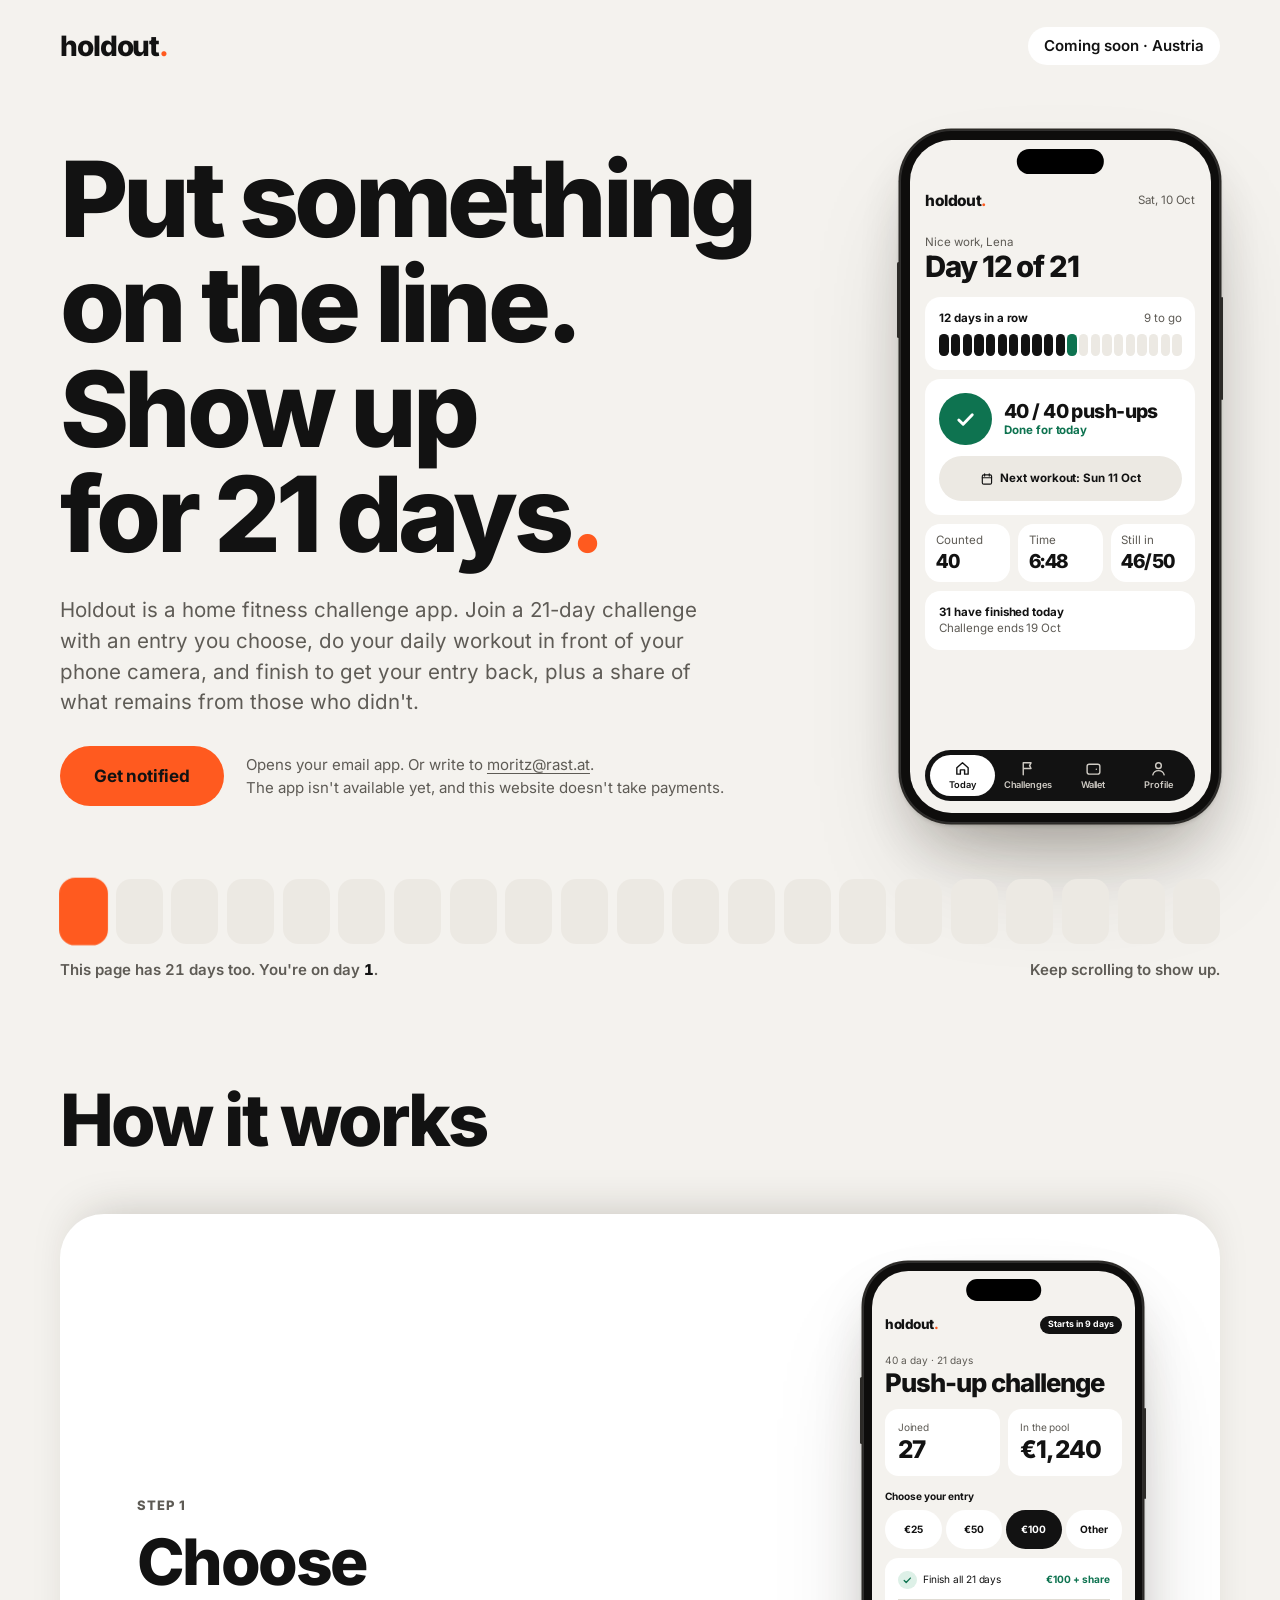
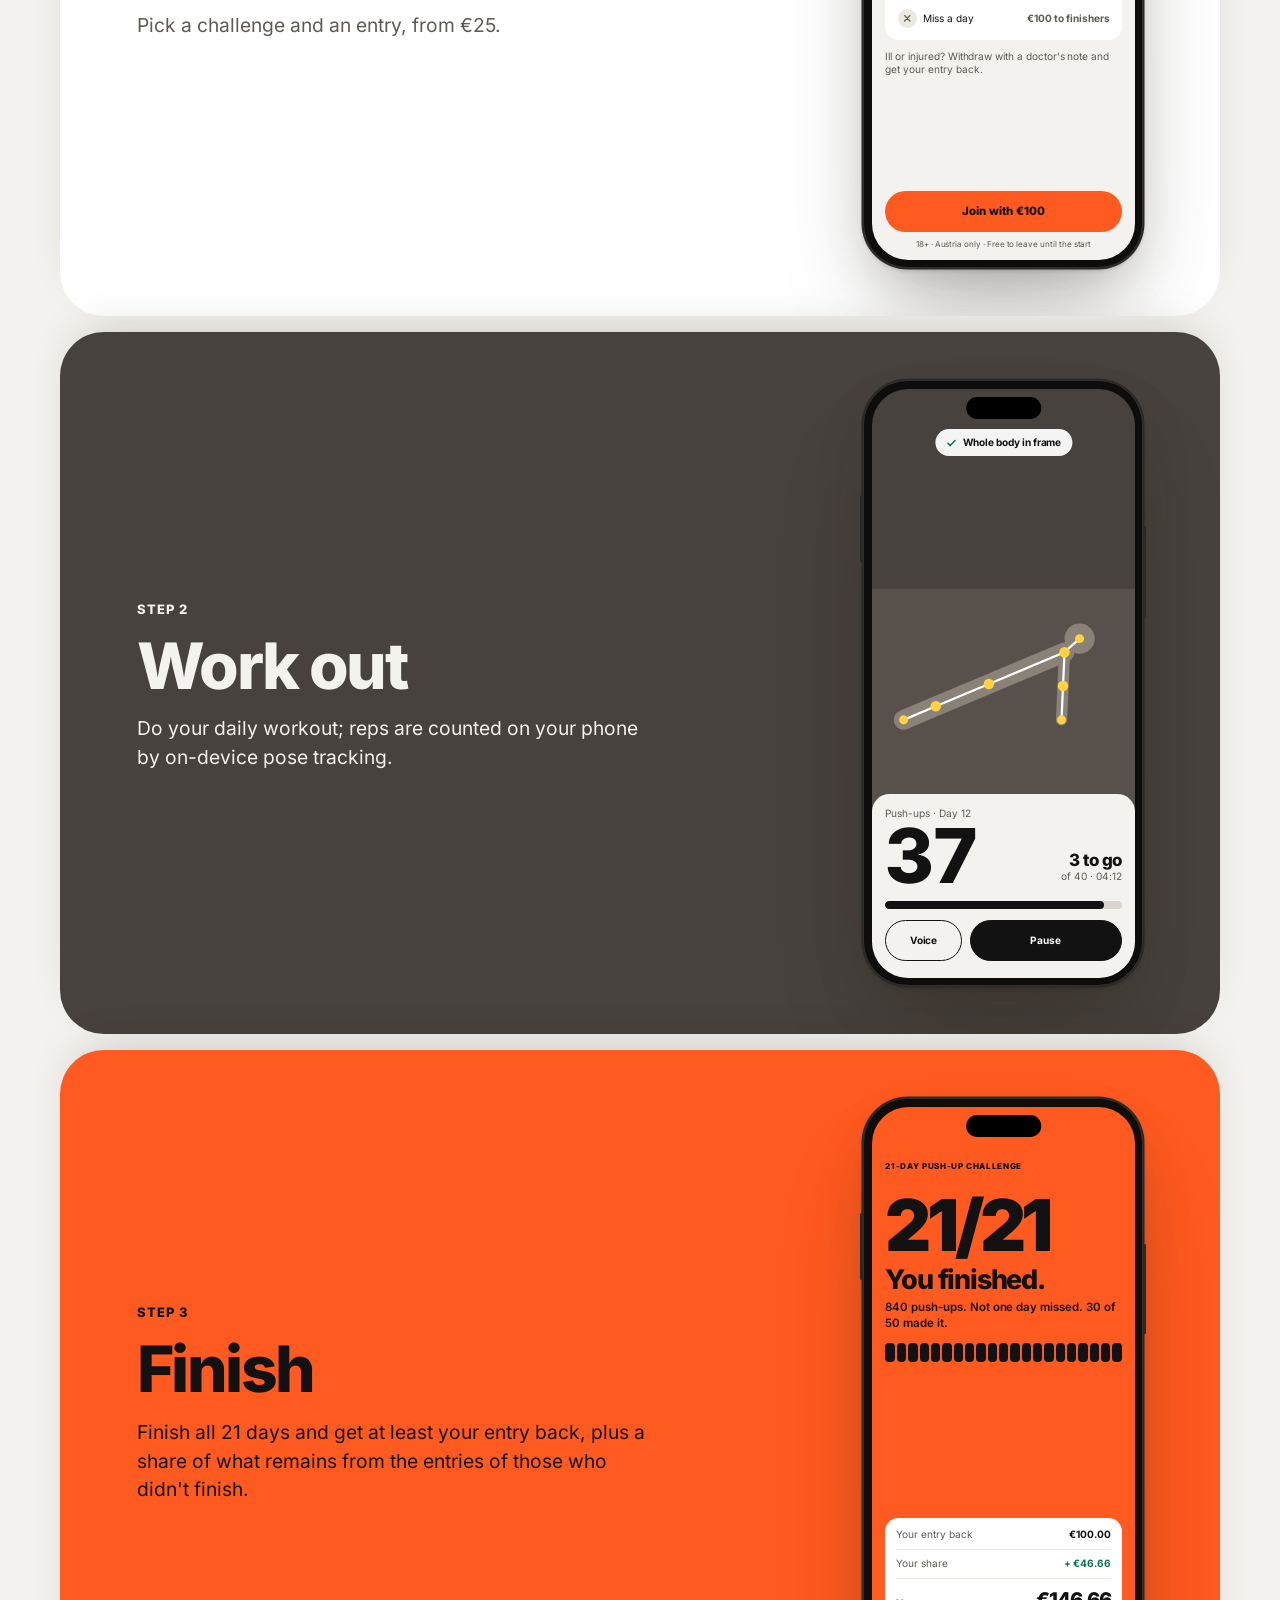
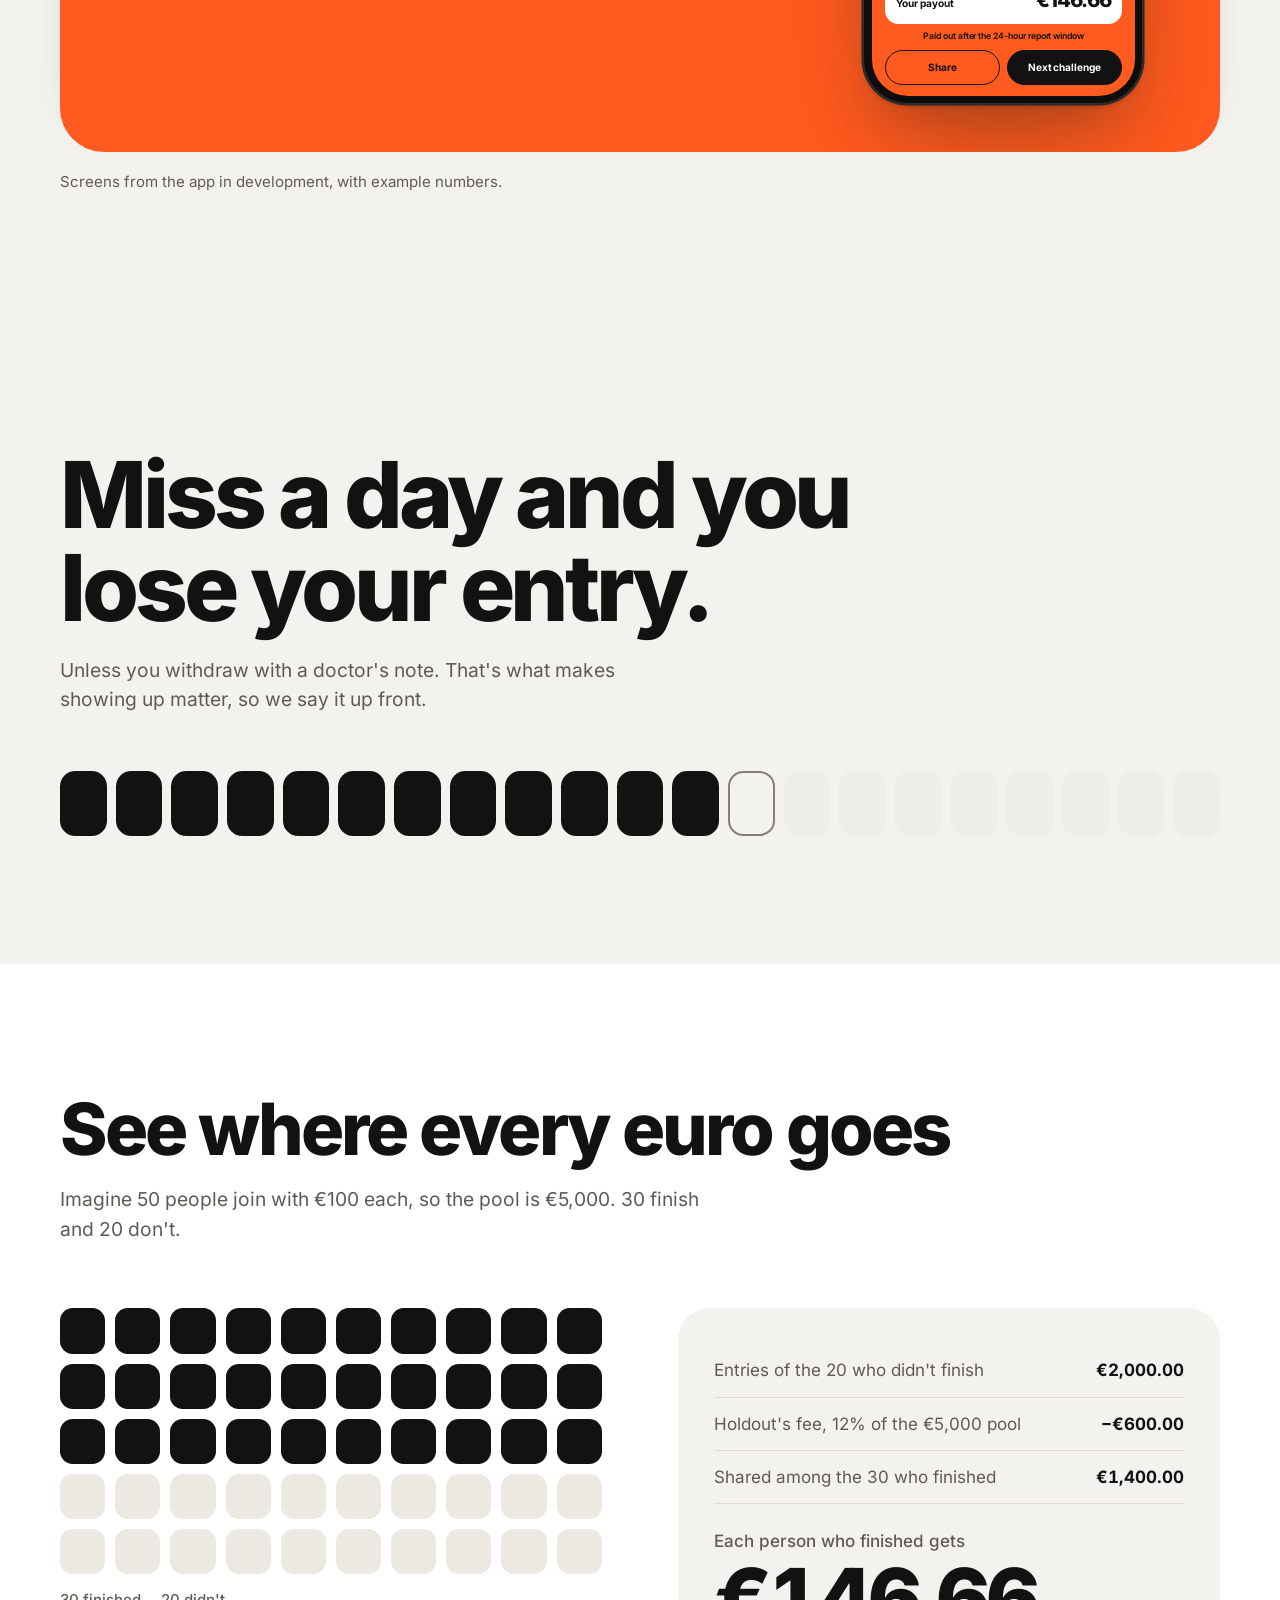
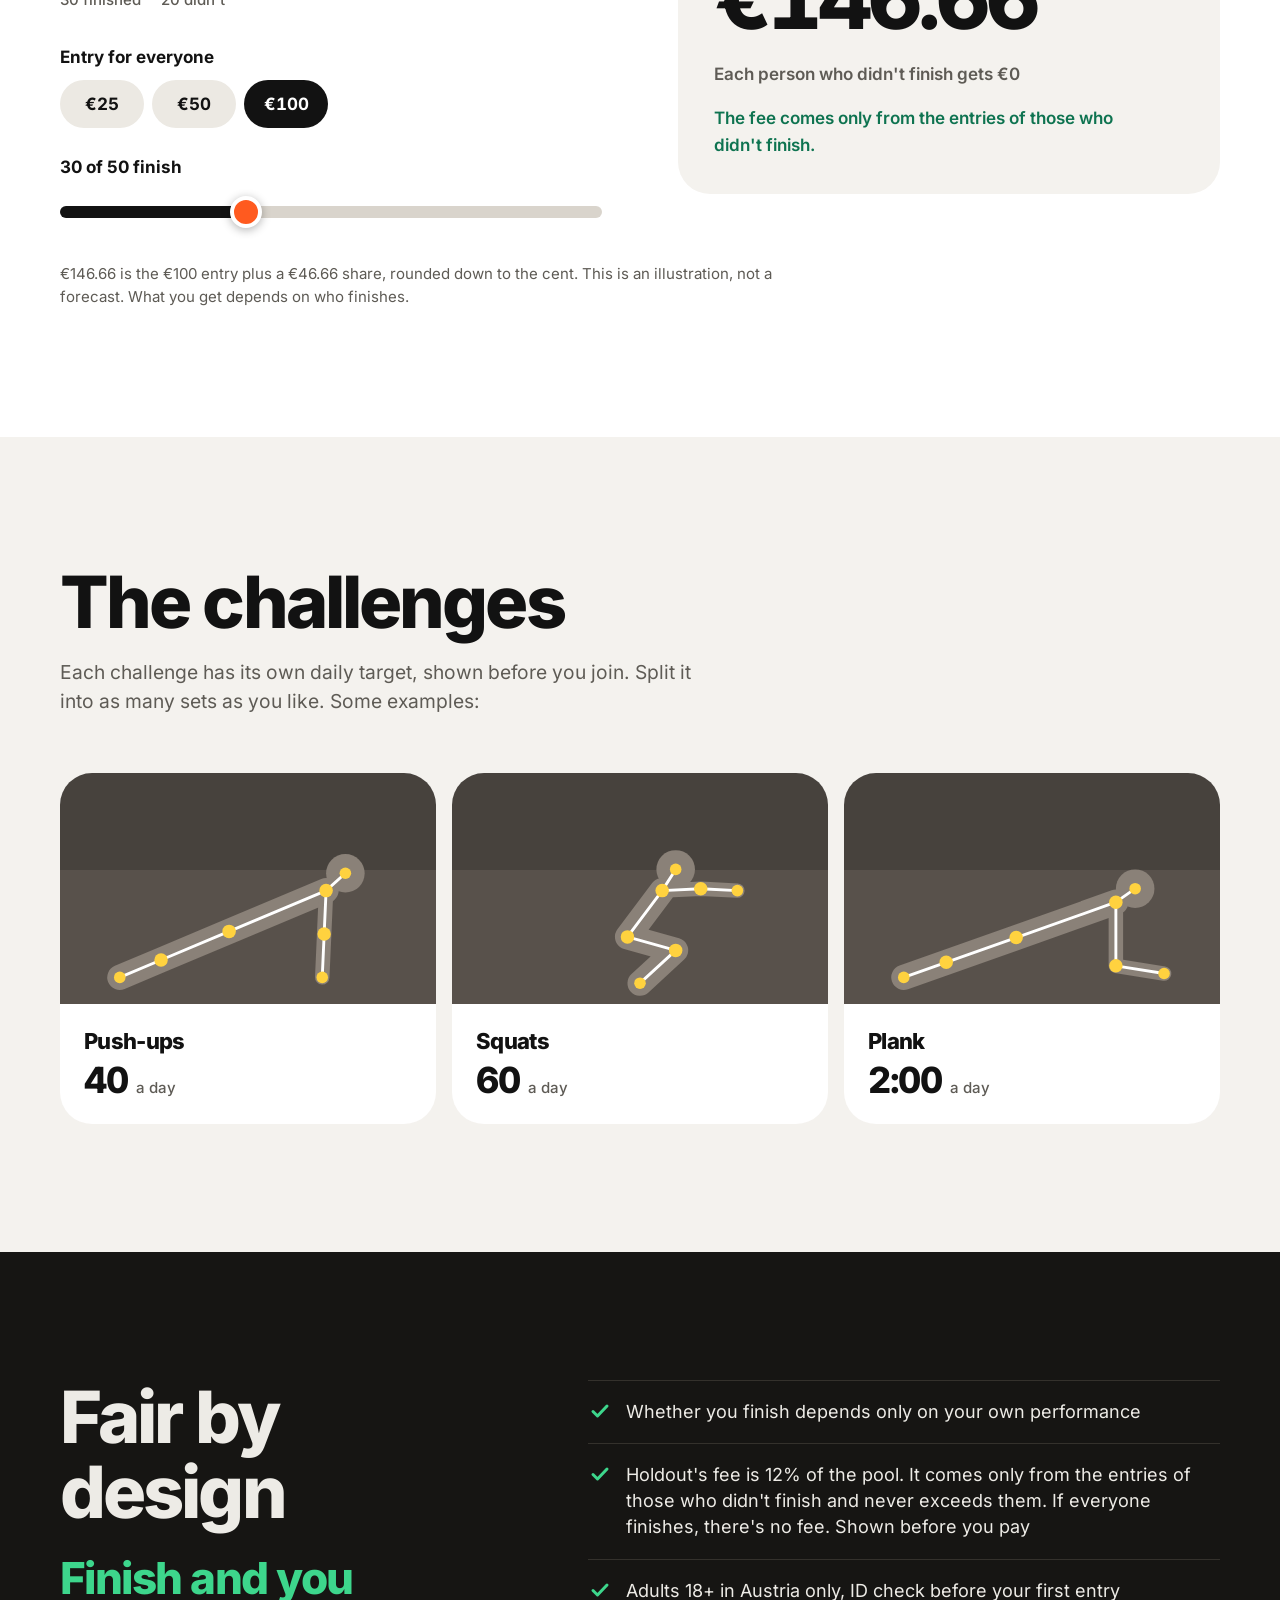
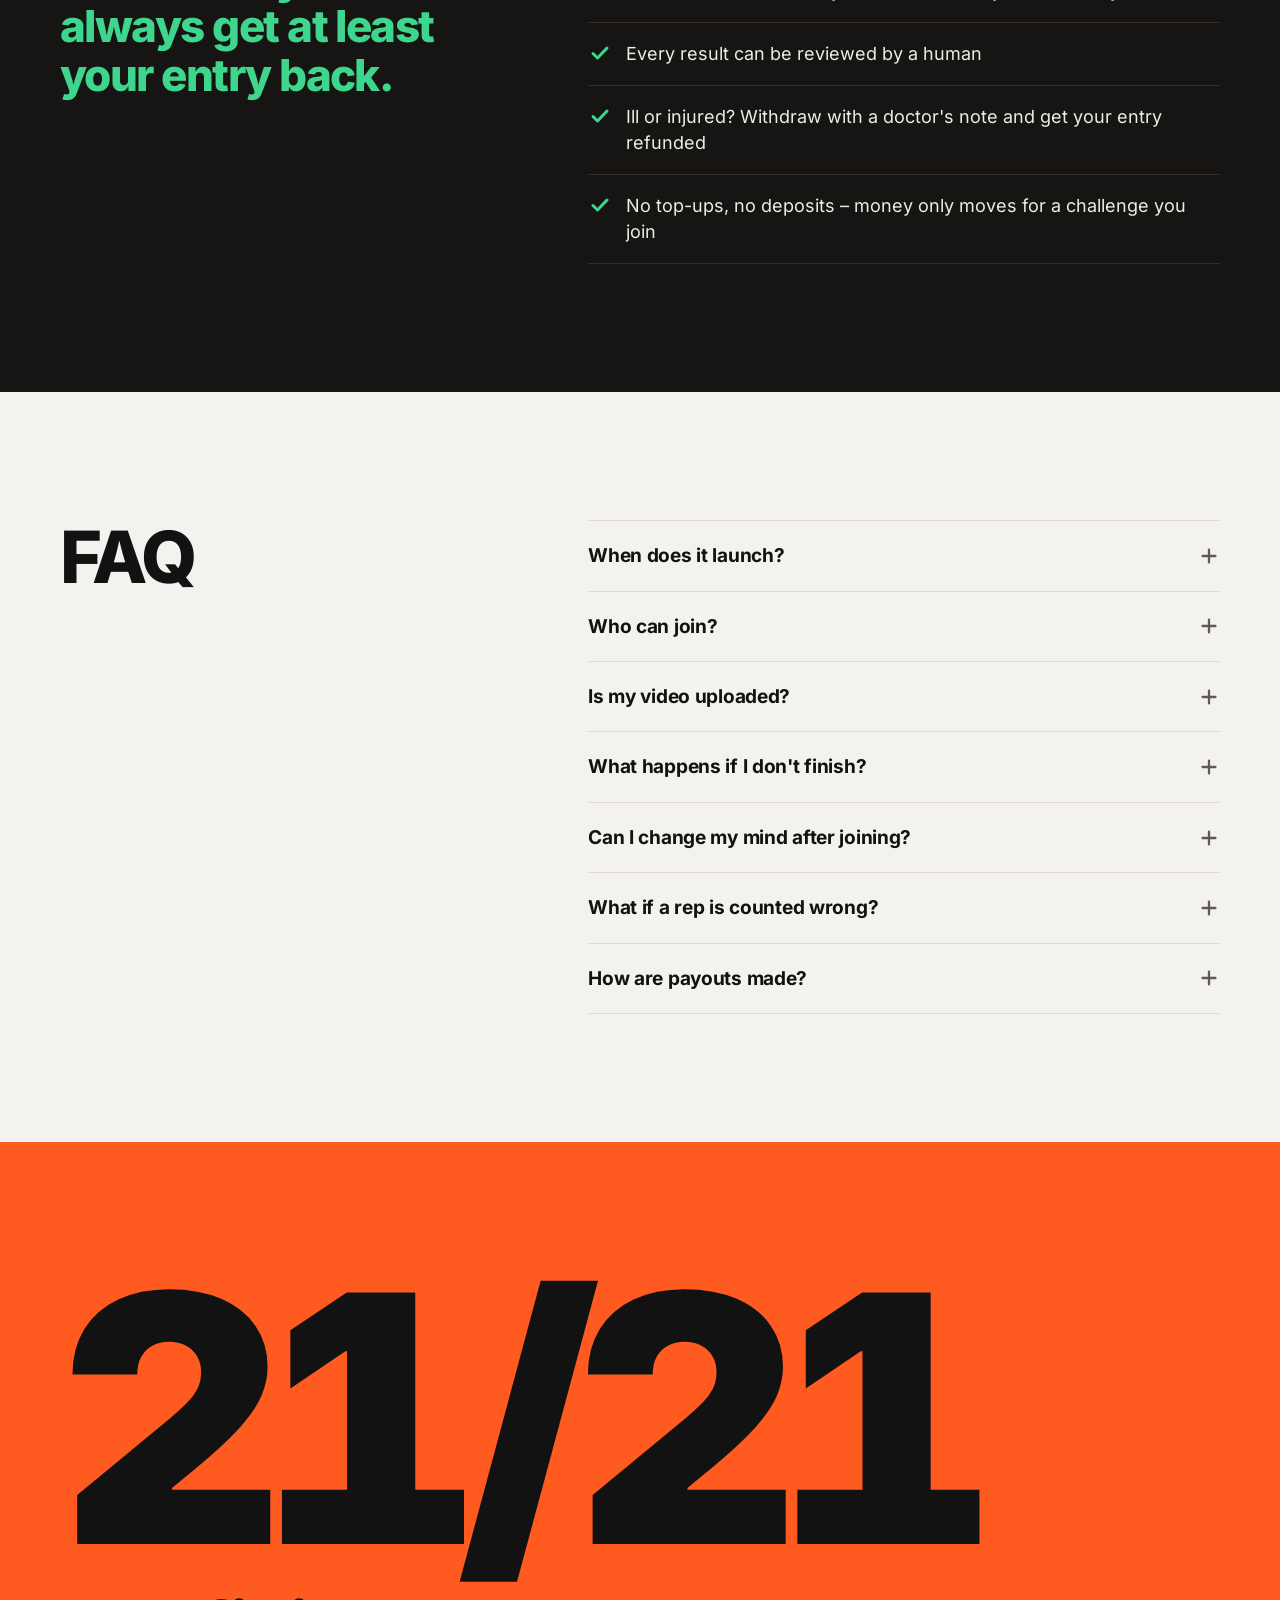
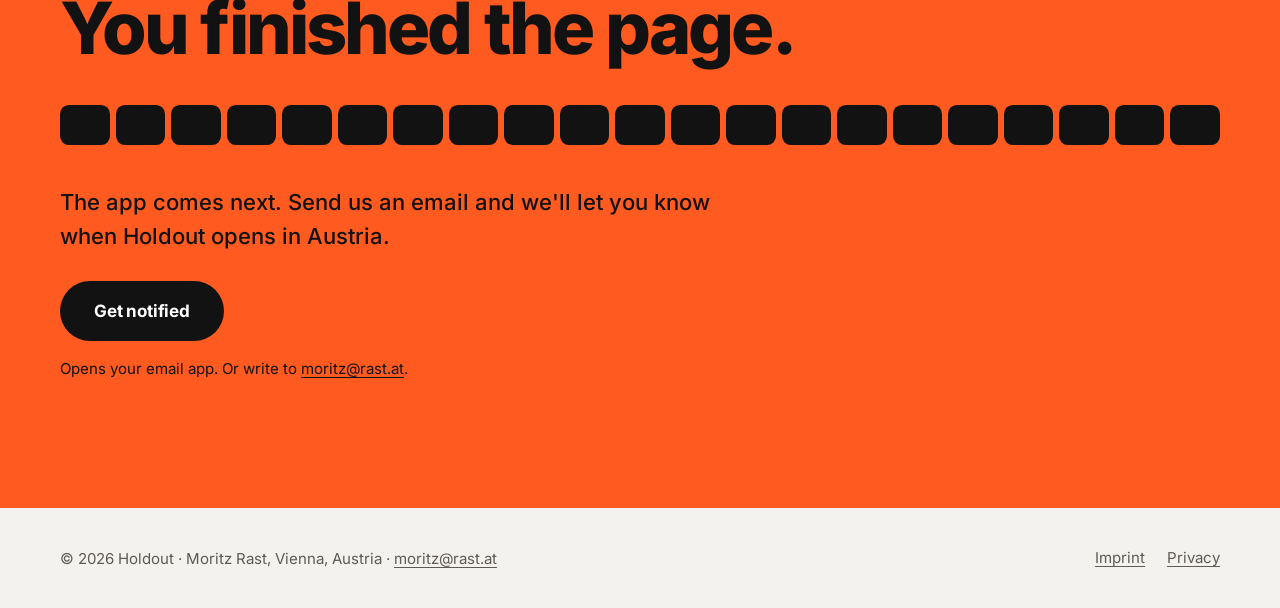
==== commit 6e8efdc7: "Redesign from the app's own look: Inter, app colours, real screens, the page as a 21-day chain, live" ====
--- a/index.html
+++ b/index.html
@@ -3,11 +3,11 @@
 <head>
   <meta charset="utf-8">
   <meta name="viewport" content="width=device-width, initial-scale=1">
-  <meta http-equiv="Content-Security-Policy" content="default-src 'none'; style-src 'self'; font-src 'self'; img-src 'self'; base-uri 'none'; form-action 'none'">
+  <meta http-equiv="Content-Security-Policy" content="default-src 'none'; style-src 'self'; font-src 'self'; img-src 'self'; script-src 'self'; base-uri 'none'; form-action 'none'">
   <meta name="referrer" content="no-referrer">
   <meta name="color-scheme" content="light dark">
   <meta name="theme-color" media="(prefers-color-scheme: light)" content="#F4F2EE">
-  <meta name="theme-color" media="(prefers-color-scheme: dark)" content="#0D1530">
+  <meta name="theme-color" media="(prefers-color-scheme: dark)" content="#161513">
   <meta name="format-detection" content="telephone=no">
   <title>Holdout – a 21-day home fitness challenge app</title>
   <meta name="description" content="Holdout is a home fitness challenge app in development. Join a 21-day challenge with an entry you choose and do your daily workout in front of your phone camera. Coming soon in Austria.">
@@ -24,15 +24,16 @@
   <meta name="twitter:card" content="summary_large_image">
   <link rel="icon" href="favicon.svg" type="image/svg+xml">
   <link rel="apple-touch-icon" href="assets/apple-touch-icon.png">
-  <link rel="preload" href="assets/fonts/space-grotesk.woff2" as="font" type="font/woff2" crossorigin>
+  <link rel="preload" href="assets/fonts/inter.woff2" as="font" type="font/woff2" crossorigin>
   <link rel="stylesheet" href="assets/styles.css">
+  <script src="assets/site.js" defer></script>
 </head>
 <body>
   <a class="skip" href="#main">Skip to content</a>
 
   <header class="site-header">
     <div class="wrap">
-      <a class="wordmark" href="index.html">Holdout</a>
+      <a class="logo" href="index.html" aria-label="Holdout, home">holdout<i>.</i></a>
       <span class="tag">Coming soon · Austria</span>
     </div>
   </header>
@@ -40,176 +41,231 @@
   <main id="main">
     <section class="hero" aria-labelledby="hero-title">
       <div class="wrap">
-        <div class="hero-copy">
-          <h1 id="hero-title">Put something on the line. Show up for 21 days.</h1>
-          <p class="lead">Holdout is a home fitness challenge app. Join a 21-day challenge with an entry you choose, do your daily workout in front of your phone camera, and finish to get your entry back, plus a share of what remains from those who didn't.</p>
-          <div class="action">
-            <a class="button" href="mailto:moritz@rast.at?subject=Holdout%20launch">Get notified</a>
-            <p class="action-note">Opens your email app. Or write to <a href="mailto:moritz@rast.at?subject=Holdout%20launch">moritz@rast.at</a>.</p>
+        <div class="hero-grid">
+          <div class="hero-copy">
+            <h1 class="rise" id="hero-title"><span>Put something on the line.</span> <span>Show up for 21 days<span class="dot">.</span></span></h1>
+            <p class="lead rise rise-2">Holdout is a home fitness challenge app. Join a 21-day challenge with an entry you choose, do your daily workout in front of your phone camera, and finish to get your entry back, plus a share of what remains from those who didn't.</p>
+            <div class="action rise rise-3">
+              <a class="button" href="mailto:moritz@rast.at?subject=Holdout%20launch">Get notified</a>
+              <p class="note">Opens your email app. Or write to <a href="mailto:moritz@rast.at?subject=Holdout%20launch">moritz@rast.at</a>.<br>The app isn't available yet, and this website doesn't take payments.</p>
+            </div>
           </div>
-          <p class="status-note">The app isn't available yet, and this website doesn't take payments.</p>
-        </div>
-
-        <div class="phone" role="img" aria-label="Illustration of the Holdout app on a phone: day 12 of 21, push-ups 40 of 40 done, with a check mark and a progress bar.">
-          <div class="phone-screen">
-            <div class="phone-notch"></div>
-            <p class="phone-day">Day 12 of 21</p>
-            <div class="phone-bar"><span></span></div>
-            <div class="phone-card">
-              <p>
-                <span class="phone-label">Push-ups</span>
-                <span class="phone-count">40 / 40</span>
-              </p>
-              <svg class="phone-check" viewBox="0 0 34 34" fill="none" aria-hidden="true">
-                <path d="M10 17.5l5 5 9-10.5" stroke="currentColor" stroke-width="2.6" stroke-linecap="round" stroke-linejoin="round"/>
-              </svg>
-            </div>
-          </div>
-        </div>
-      </div>
-    </section>
-
-    <section class="section" aria-labelledby="how-title">
-      <div class="wrap">
-        <h2 id="how-title">How it works</h2>
-        <ol class="grid-3" role="list">
-          <li class="card">
-            <span class="step-number">Step 1</span>
-            <h3>Choose</h3>
-            <p>Pick a challenge and an entry, from €25.</p>
+          <div class="hero-phone rise rise-2"><div class="phone" role="img" aria-label="The Holdout app on a phone, with example numbers: day 12 of 21, 12 days in a row, and 40 of 40 push-ups done with a green check mark."><div class="screen"><div class="scr">
+  <div class="s-top"><span class="s-logo">holdout<i>.</i></span><span>Sat, 10 Oct</span></div>
+  <p class="s-hello">Nice work, Lena</p>
+  <p class="s-title">Day 12 of 21</p>
+  <div class="s-card"><div class="s-row"><span class="s-strong">12 days in a row</span><span class="s-muted">9 to go</span></div><div class="s-chain"><i class="on"></i><i class="on"></i><i class="on"></i><i class="on"></i><i class="on"></i><i class="on"></i><i class="on"></i><i class="on"></i><i class="on"></i><i class="on"></i><i class="on"></i><i class="ok"></i><i></i><i></i><i></i><i></i><i></i><i></i><i></i><i></i><i></i></div></div>
+  <div class="s-card">
+    <div class="s-done"><span class="s-check"><svg viewBox="0 0 24 24" fill="none" aria-hidden="true"><path d="M5 12.5l4.5 4.5L19 7" stroke="currentColor" stroke-width="3" stroke-linecap="round" stroke-linejoin="round"/></svg></span><div><p class="s-big">40 / 40 push-ups</p><p class="s-ok">Done for today</p></div></div>
+    <div class="s-pill"><svg viewBox="0 0 24 24" fill="none" stroke="currentColor" stroke-width="2" stroke-linecap="round" stroke-linejoin="round" aria-hidden="true"><rect x="4" y="5" width="16" height="16" rx="2.5"/><path d="M4 10h16M8 3v4M16 3v4"/></svg>Next workout: Sun 11 Oct</div>
+  </div>
+  <div class="s-stats"><div class="s-card"><span class="s-muted">Counted</span><p class="s-stat">40</p></div><div class="s-card"><span class="s-muted">Time</span><p class="s-stat">6:48</p></div><div class="s-card"><span class="s-muted">Still in</span><p class="s-stat">46/50</p></div></div>
+  <div class="s-card"><p class="s-strong">31 have finished today</p><p class="s-muted">Challenge ends 19 Oct</p></div>
+  <div class="s-tabs"><span class="on"><svg viewBox="0 0 24 24" fill="none" stroke="currentColor" stroke-width="2" stroke-linecap="round" stroke-linejoin="round" aria-hidden="true"><path d="M4 11l8-7 8 7v9h-5v-6H9v6H4z"/></svg>Today</span><span><svg viewBox="0 0 24 24" fill="none" stroke="currentColor" stroke-width="2" stroke-linecap="round" stroke-linejoin="round" aria-hidden="true"><path d="M6 21V4h11l-2 4 2 4H6"/></svg>Challenges</span><span><svg viewBox="0 0 24 24" fill="none" stroke="currentColor" stroke-width="2" stroke-linecap="round" stroke-linejoin="round" aria-hidden="true"><rect x="3" y="6" width="18" height="14" rx="3"/><path d="M16 13h.01"/></svg>Wallet</span><span><svg viewBox="0 0 24 24" fill="none" stroke="currentColor" stroke-width="2" stroke-linecap="round" stroke-linejoin="round" aria-hidden="true"><circle cx="12" cy="8" r="4"/><path d="M4 21c1-4 4-6 8-6s7 2 8 6"/></svg>Profile</span></div>
+</div></div></div></div>
+        </div>
+        <div class="hero-chain">
+          <div class="chain wave" aria-hidden="true"><i class="now"></i><i></i><i></i><i></i><i></i><i></i><i></i><i></i><i></i><i></i><i></i><i></i><i></i><i></i><i></i><i></i><i></i><i></i><i></i><i></i><i></i></div>
+          <div class="chain-caption" aria-hidden="true"><span>This page has 21 days too. You're on day <b data-day>1</b>.</span><span>Keep scrolling to show up.</span></div>
+        </div>
+      </div>
+    </section>
+
+    <section class="section how" aria-labelledby="how-title">
+      <div class="wrap">
+        <h2 class="section-title how-title" id="how-title">How it works</h2>
+        <ol class="steps" role="list">
+          <li class="step step-1">
+            <div class="step-text">
+              <span class="step-label">Step 1</span>
+              <h3>Choose</h3>
+              <p>Pick a challenge and an entry, from €25.</p>
+            </div>
+            <div class="phone" role="img" aria-label="App screen with example numbers: a 21-day push-up challenge at 40 a day, with entry options of 25, 50 and 100 euros and 100 euros selected. Finishing returns the entry plus a share. Missing a day sends the entry to the finishers."><div class="screen"><div class="scr">
+  <div class="s-top"><span class="s-logo">holdout<i>.</i></span><span class="s-badge">Starts in 9 days</span></div>
+  <p class="s-hello">40 a day · 21 days</p>
+  <p class="s-title">Push-up challenge</p>
+  <div class="s-tiles">
+    <div class="s-card"><span class="s-muted">Joined</span><p class="s-tile-num">27</p></div>
+    <div class="s-card"><span class="s-muted">In the pool</span><p class="s-tile-num">€1,240</p></div>
+  </div>
+  <p class="s-ask">Choose your entry</p>
+  <div class="s-choices"><span>€25</span><span>€50</span><span class="on">€100</span><span>Other</span></div>
+  <div class="s-card">
+    <div class="s-outcome"><span class="s-mark"><svg viewBox="0 0 24 24" fill="none" aria-hidden="true"><path d="M5 12.5l4.5 4.5L19 7" stroke="currentColor" stroke-width="3" stroke-linecap="round" stroke-linejoin="round"/></svg></span>Finish all 21 days<b class="s-ok">€100 + share</b></div>
+    <div class="s-outcome"><span class="s-mark off"><svg viewBox="0 0 24 24" fill="none" aria-hidden="true"><path d="M6 6l12 12M18 6L6 18" stroke="currentColor" stroke-width="3" stroke-linecap="round"/></svg></span>Miss a day<b class="s-muted">€100 to finishers</b></div>
+  </div>
+  <p class="s-rule">Ill or injured? Withdraw with a doctor's note and get your entry back.</p>
+  <div class="s-cta">Join with €100</div>
+  <p class="s-foot">18+ · Austria only · Free to leave until the start</p>
+</div></div></div>
           </li>
-          <li class="card">
-            <span class="step-number">Step 2</span>
-            <h3>Work out</h3>
-            <p>Do your daily workout; reps are counted on your phone by on-device pose tracking.</p>
+          <li class="step step-2">
+            <div class="step-text">
+              <span class="step-label">Step 2</span>
+              <h3>Work out</h3>
+              <p>Do your daily workout; reps are counted on your phone by on-device pose tracking.</p>
+            </div>
+            <div class="phone" role="img" aria-label="App workout screen: the phone camera tracks body points during a push-up while a large counter counts up towards 40."><div class="screen"><div class="scr scr-work" data-workout>
+  <div class="s-floor"></div>
+  <svg class="s-body" data-rest="0" data-pose="pushup" viewBox="20 300 350 200" aria-hidden="true"><circle class="bones-head" data-j="head" cx="296.0" cy="374.0" r="20"/><path class="bones-flesh" data-b="flesh-torso" stroke-width="26" d="M276.0 392.0 L175.4 434.3 L104.8 464.0 L62.0 482.0"/><path class="bones-flesh" data-b="flesh-arm" stroke-width="15" d="M276.0 392.0 L274.0 437.0 L272.0 482.0"/><path class="bones-line" data-b="line-neck" d="M296.0 374.0 L276.0 392.0"/><path class="bones-line" data-b="line-arm" d="M276.0 392.0 L274.0 437.0 L272.0 482.0"/><path class="bones-line" data-b="line-torso" d="M276.0 392.0 L175.4 434.3 L104.8 464.0 L62.0 482.0"/><circle class="bones-joint" data-j="head" cx="296.0" cy="374.0" r="6"/><circle class="bones-joint" data-j="shoulder" cx="276.0" cy="392.0" r="7"/><circle class="bones-joint" data-j="elbow" cx="274.0" cy="437.0" r="7"/><circle class="bones-joint" data-j="wrist" cx="272.0" cy="482.0" r="6"/><circle class="bones-joint" data-j="hip" cx="175.4" cy="434.3" r="7"/><circle class="bones-joint" data-j="knee" cx="104.8" cy="464.0" r="7"/><circle class="bones-joint" data-j="ankle" cx="62.0" cy="482.0" r="6"/></svg>
+  <div class="s-frame"><svg viewBox="0 0 24 24" fill="none" aria-hidden="true"><path d="M5 12.5l4.5 4.5L19 7" stroke="currentColor" stroke-width="3" stroke-linecap="round" stroke-linejoin="round"/></svg>Whole body in frame</div>
+  <div class="s-cue" data-cue>Counted</div>
+  <div class="s-panel">
+    <span class="s-muted">Push-ups · Day 12</span>
+    <div class="s-count-row"><span class="s-count" data-count>37</span><div class="s-togo"><p class="s-big" data-togo>3 to go</p><p class="s-muted">of 40 · 04:12</p></div></div>
+    <div class="s-bar"><i data-fill></i></div>
+    <div class="s-btns"><span>Voice</span><span class="fill">Pause</span></div>
+  </div>
+</div></div></div>
           </li>
-          <li class="card">
-            <span class="step-number">Step 3</span>
-            <h3>Finish</h3>
-            <p>Finish all 21 days and get at least your entry back, plus a share of what remains from the entries of those who didn't finish.</p>
+          <li class="step step-3">
+            <div class="step-text">
+              <span class="step-label">Step 3</span>
+              <h3>Finish</h3>
+              <p>Finish all 21 days and get at least your entry back, plus a share of what remains from the entries of those who didn't finish.</p>
+            </div>
+            <div class="phone" role="img" aria-label="App result screen in orange with example numbers: 21 of 21, you finished. 100 euro entry back plus a 46 euro 66 share, 146 euro 66 in total."><div class="screen"><div class="scr scr-result">
+  <p class="s-over">21-day push-up challenge</p>
+  <p class="s-giant">21/21</p>
+  <p class="s-finished">You finished.</p>
+  <p class="s-summary">840 push-ups. Not one day missed. 30 of 50 made it.</p>
+  <div class="s-chain"><i class="on"></i><i class="on"></i><i class="on"></i><i class="on"></i><i class="on"></i><i class="on"></i><i class="on"></i><i class="on"></i><i class="on"></i><i class="on"></i><i class="on"></i><i class="on"></i><i class="on"></i><i class="on"></i><i class="on"></i><i class="on"></i><i class="on"></i><i class="on"></i><i class="on"></i><i class="on"></i><i class="on"></i></div>
+  <div class="s-receipt">
+    <div><span>Your entry back</span><b>€100.00</b></div>
+    <div><span>Your share</span><b class="plus">+ €46.66</b></div>
+    <div class="total"><span>Your payout</span><b>€146.66</b></div>
+  </div>
+  <p class="s-arrive">Paid out after the 24-hour report window</p>
+  <div class="s-result-btns"><span>Share</span><span class="fill">Next challenge</span></div>
+</div></div></div>
           </li>
         </ol>
-        <p class="callout">Miss a day and you lose your entry, unless you withdraw with a doctor's note.</p>
-      </div>
-    </section>
-
-    <section class="section" aria-labelledby="example-title">
-      <div class="wrap">
-        <div class="section-head">
-          <h2 id="example-title">An example pool</h2>
-          <p>Imagine 50 people join with €100 each, so the pool is €5,000. 30 finish and 20 don't.</p>
-        </div>
-        <div class="example">
-          <div class="people" aria-hidden="true">
-            <span class="person is-done"></span><span class="person is-done"></span><span class="person is-done"></span><span class="person is-done"></span><span class="person is-done"></span><span class="person is-done"></span><span class="person is-done"></span><span class="person is-done"></span><span class="person is-done"></span><span class="person is-done"></span><span class="person is-done"></span><span class="person is-done"></span><span class="person is-done"></span><span class="person is-done"></span><span class="person is-done"></span><span class="person is-done"></span><span class="person is-done"></span><span class="person is-done"></span><span class="person is-done"></span><span class="person is-done"></span><span class="person is-done"></span><span class="person is-done"></span><span class="person is-done"></span><span class="person is-done"></span><span class="person is-done"></span><span class="person is-done"></span><span class="person is-done"></span><span class="person is-done"></span><span class="person is-done"></span><span class="person is-done"></span>
-            <span class="person"></span><span class="person"></span><span class="person"></span><span class="person"></span><span class="person"></span><span class="person"></span><span class="person"></span><span class="person"></span><span class="person"></span><span class="person"></span><span class="person"></span><span class="person"></span><span class="person"></span><span class="person"></span><span class="person"></span><span class="person"></span><span class="person"></span><span class="person"></span><span class="person"></span><span class="person"></span>
+        <p class="screens-note">Screens from the app in development, with example numbers.</p>
+      </div>
+    </section>
+
+    <section class="section miss" aria-labelledby="miss-title">
+      <div class="wrap in-view">
+        <h2 id="miss-title">Miss a day and you lose your entry.</h2>
+        <p>Unless you withdraw with a doctor's note. That's what makes showing up matter, so we say it up front.</p>
+        <div class="chain miss-chain" aria-hidden="true"><i class="on"></i><i class="on"></i><i class="on"></i><i class="on"></i><i class="on"></i><i class="on"></i><i class="on"></i><i class="on"></i><i class="on"></i><i class="on"></i><i class="on"></i><i class="on"></i><i class="gone"></i><i class="after"></i><i class="after"></i><i class="after"></i><i class="after"></i><i class="after"></i><i class="after"></i><i class="after"></i><i class="after"></i></div>
+      </div>
+    </section>
+
+    <section class="section pool" aria-labelledby="pool-title" data-pool>
+      <div class="wrap">
+        <h2 class="section-title" id="pool-title">See where every euro goes</h2>
+        <p class="section-lead" data-out="intro">Imagine 50 people join with €100 each, so the pool is €5,000. 30 finish and 20 don't.</p>
+        <div class="pool-grid">
+          <div>
+            <div class="pool-people" aria-hidden="true"><i class="in"></i><i class="in"></i><i class="in"></i><i class="in"></i><i class="in"></i><i class="in"></i><i class="in"></i><i class="in"></i><i class="in"></i><i class="in"></i><i class="in"></i><i class="in"></i><i class="in"></i><i class="in"></i><i class="in"></i><i class="in"></i><i class="in"></i><i class="in"></i><i class="in"></i><i class="in"></i><i class="in"></i><i class="in"></i><i class="in"></i><i class="in"></i><i class="in"></i><i class="in"></i><i class="in"></i><i class="in"></i><i class="in"></i><i class="in"></i><i></i><i></i><i></i><i></i><i></i><i></i><i></i><i></i><i></i><i></i><i></i><i></i><i></i><i></i><i></i><i></i><i></i><i></i><i></i><i></i></div>
+            <div class="pool-key" aria-hidden="true"><span><span data-out="finished-key">30</span> finished</span><span><span data-out="missed-key">20</span> didn't</span></div>
+            <div class="controls" role="group" aria-label="Try different numbers">
+              <fieldset class="entries">
+                <legend class="control-label">Entry for everyone</legend>
+                <div class="entry-options">
+                  <label><input type="radio" name="entry" value="25"><span>€25</span></label>
+                  <label><input type="radio" name="entry" value="50"><span>€50</span></label>
+                  <label><input type="radio" name="entry" value="100" checked><span>€100</span></label>
+                </div>
+              </fieldset>
+              <div>
+                <label class="control-label" for="finishers"><span data-out="finished">30</span> of 50 finish</label>
+                <input class="slider" id="finishers" type="range" min="20" max="50" value="30" data-finishers>
+              </div>
+            </div>
           </div>
-          <dl class="ledger">
-            <div>
-              <dt>Entries of the 20 who didn't finish</dt>
-              <dd>€2,000.00</dd>
-            </div>
-            <div>
-              <dt>Holdout's fee, 12% of the €5,000 pool</dt>
-              <dd>−€600.00</dd>
-            </div>
-            <div>
-              <dt>Shared among the 30 who finished</dt>
-              <dd>€1,400.00</dd>
-            </div>
-            <div class="ledger-result">
-              <dt>Each person who finished gets</dt>
-              <dd>€146.66</dd>
-            </div>
-            <div class="ledger-result">
-              <dt>Each person who didn't finish gets</dt>
-              <dd>€0</dd>
-            </div>
-          </dl>
-        </div>
-        <p class="fine-print">€146.66 is the €100 entry plus a €46.66 share, rounded down to the cent. This is an illustration, not a forecast. What you get depends on who finishes.</p>
+          <div class="ledger-card">
+            <dl class="ledger">
+              <div><dt data-out="theirs-label">Entries of the 20 who didn't finish</dt><dd data-out="theirs">€2,000.00</dd></div>
+              <div><dt data-out="fee-label">Holdout's fee, 12% of the €5,000 pool</dt><dd data-out="fee">−€600.00</dd></div>
+              <div><dt data-out="shared-label">Shared among the 30 who finished</dt><dd data-out="shared">€1,400.00</dd></div>
+            </dl>
+            <div class="result">
+              <p><span class="result-label">Each person who finished gets</span><span class="result-amount" data-out="each">€146.66</span></p>
+              <p class="result-other">Each person who didn't finish gets €0</p>
+            </div>
+            <p class="pool-message" data-out="message" aria-live="polite">The fee comes only from the entries of those who didn't finish.</p>
+          </div>
+        </div>
+        <p class="fine-print" data-out="explain">€146.66 is the €100 entry plus a €46.66 share, rounded down to the cent. This is an illustration, not a forecast. What you get depends on who finishes.</p>
       </div>
     </section>
 
     <section class="section" aria-labelledby="challenges-title">
       <div class="wrap">
-        <div class="section-head">
-          <h2 id="challenges-title">The challenges</h2>
-          <p>Each challenge has its own daily target, shown before you join. Split it into as many sets as you like. Some examples:</p>
-        </div>
-        <ul class="grid-3" role="list">
-          <li class="card">
-            <h3>Push-ups</h3>
-            <p class="amount">40 <small>a day</small></p>
-          </li>
-          <li class="card">
-            <h3>Squats</h3>
-            <p class="amount">60 <small>a day</small></p>
-          </li>
-          <li class="card">
-            <h3>Plank</h3>
-            <p class="amount">2:00 <small>a day</small></p>
-          </li>
+        <h2 class="section-title" id="challenges-title">The challenges</h2>
+        <p class="section-lead">Each challenge has its own daily target, shown before you join. Split it into as many sets as you like. Some examples:</p>
+        <ul class="tiles" role="list">
+          <li class="tile in-view"><div class="tile-view"><svg class="" data-rest="0" data-pose="pushup" viewBox="0 270 390 240" aria-hidden="true"><circle class="bones-head" data-j="head" cx="296.0" cy="374.0" r="20"/><path class="bones-flesh" data-b="flesh-torso" stroke-width="26" d="M276.0 392.0 L175.4 434.3 L104.8 464.0 L62.0 482.0"/><path class="bones-flesh" data-b="flesh-arm" stroke-width="15" d="M276.0 392.0 L274.0 437.0 L272.0 482.0"/><path class="bones-line" data-b="line-neck" d="M296.0 374.0 L276.0 392.0"/><path class="bones-line" data-b="line-arm" d="M276.0 392.0 L274.0 437.0 L272.0 482.0"/><path class="bones-line" data-b="line-torso" d="M276.0 392.0 L175.4 434.3 L104.8 464.0 L62.0 482.0"/><circle class="bones-joint" data-j="head" cx="296.0" cy="374.0" r="6"/><circle class="bones-joint" data-j="shoulder" cx="276.0" cy="392.0" r="7"/><circle class="bones-joint" data-j="elbow" cx="274.0" cy="437.0" r="7"/><circle class="bones-joint" data-j="wrist" cx="272.0" cy="482.0" r="6"/><circle class="bones-joint" data-j="hip" cx="175.4" cy="434.3" r="7"/><circle class="bones-joint" data-j="knee" cx="104.8" cy="464.0" r="7"/><circle class="bones-joint" data-j="ankle" cx="62.0" cy="482.0" r="6"/></svg></div><div class="tile-body"><h3>Push-ups</h3><p class="tile-amount">40 <small>a day</small></p></div></li>
+          <li class="tile in-view"><div class="tile-view"><svg class="" data-rest="1" data-pose="squat" viewBox="0 262 390 240" aria-hidden="true"><circle class="bones-head" data-j="head" cx="232.0" cy="362.0" r="20"/><path class="bones-flesh" data-b="flesh-torso" stroke-width="26" d="M218.0 384.0 L182.0 432.0 L232.0 446.0 L195.0 480.0"/><path class="bones-flesh" data-b="flesh-arm" stroke-width="15" d="M218.0 384.0 L258.0 382.0 L296.0 384.0"/><path class="bones-line" data-b="line-neck" d="M232.0 362.0 L218.0 384.0"/><path class="bones-line" data-b="line-arm" d="M218.0 384.0 L258.0 382.0 L296.0 384.0"/><path class="bones-line" data-b="line-torso" d="M218.0 384.0 L182.0 432.0 L232.0 446.0 L195.0 480.0"/><circle class="bones-joint" data-j="head" cx="232.0" cy="362.0" r="6"/><circle class="bones-joint" data-j="shoulder" cx="218.0" cy="384.0" r="7"/><circle class="bones-joint" data-j="elbow" cx="258.0" cy="382.0" r="7"/><circle class="bones-joint" data-j="wrist" cx="296.0" cy="384.0" r="6"/><circle class="bones-joint" data-j="hip" cx="182.0" cy="432.0" r="7"/><circle class="bones-joint" data-j="knee" cx="232.0" cy="446.0" r="7"/><circle class="bones-joint" data-j="ankle" cx="195.0" cy="480.0" r="6"/></svg></div><div class="tile-body"><h3>Squats</h3><p class="tile-amount">60 <small>a day</small></p></div></li>
+          <li class="tile in-view"><div class="tile-view"><svg class="" data-rest="0" data-pose="plank" viewBox="0 270 390 240" aria-hidden="true"><circle class="bones-head" data-j="head" cx="302.0" cy="390.0" r="20"/><path class="bones-flesh" data-b="flesh-torso" stroke-width="26" d="M282.0 404.0 L178.6 440.7 L106.0 466.4 L62.0 482.0"/><path class="bones-flesh" data-b="flesh-arm" stroke-width="15" d="M282.0 404.0 L282.0 470.0 L332.0 478.0"/><path class="bones-line" data-b="line-neck" d="M302.0 390.0 L282.0 404.0"/><path class="bones-line" data-b="line-arm" d="M282.0 404.0 L282.0 470.0 L332.0 478.0"/><path class="bones-line" data-b="line-torso" d="M282.0 404.0 L178.6 440.7 L106.0 466.4 L62.0 482.0"/><circle class="bones-joint" data-j="head" cx="302.0" cy="390.0" r="6"/><circle class="bones-joint" data-j="shoulder" cx="282.0" cy="404.0" r="7"/><circle class="bones-joint" data-j="elbow" cx="282.0" cy="470.0" r="7"/><circle class="bones-joint" data-j="wrist" cx="332.0" cy="478.0" r="6"/><circle class="bones-joint" data-j="hip" cx="178.6" cy="440.7" r="7"/><circle class="bones-joint" data-j="knee" cx="106.0" cy="466.4" r="7"/><circle class="bones-joint" data-j="ankle" cx="62.0" cy="482.0" r="6"/></svg></div><div class="tile-body"><h3>Plank</h3><p class="tile-amount">2:00 <small>a day</small></p></div></li>
         </ul>
       </div>
     </section>
 
-    <section class="section" aria-labelledby="fair-title">
-      <div class="wrap">
-        <h2 id="fair-title">Fair by design</h2>
-        <ul class="fair" role="list">
-          <li><svg viewBox="0 0 22 22" fill="none" aria-hidden="true"><path d="M5 11.5l4 4 8-9" stroke="currentColor" stroke-width="2.2" stroke-linecap="round" stroke-linejoin="round"/></svg><span>Whether you finish depends only on your own performance</span></li>
-          <li><svg viewBox="0 0 22 22" fill="none" aria-hidden="true"><path d="M5 11.5l4 4 8-9" stroke="currentColor" stroke-width="2.2" stroke-linecap="round" stroke-linejoin="round"/></svg><span>Finish and you always get at least your entry back</span></li>
-          <li><svg viewBox="0 0 22 22" fill="none" aria-hidden="true"><path d="M5 11.5l4 4 8-9" stroke="currentColor" stroke-width="2.2" stroke-linecap="round" stroke-linejoin="round"/></svg><span>Adults 18+ in Austria only, ID check before your first entry</span></li>
-          <li><svg viewBox="0 0 22 22" fill="none" aria-hidden="true"><path d="M5 11.5l4 4 8-9" stroke="currentColor" stroke-width="2.2" stroke-linecap="round" stroke-linejoin="round"/></svg><span>Every result can be reviewed by a human</span></li>
-          <li><svg viewBox="0 0 22 22" fill="none" aria-hidden="true"><path d="M5 11.5l4 4 8-9" stroke="currentColor" stroke-width="2.2" stroke-linecap="round" stroke-linejoin="round"/></svg><span>Ill or injured? Withdraw with a doctor's note and get your entry refunded</span></li>
-          <li><svg viewBox="0 0 22 22" fill="none" aria-hidden="true"><path d="M5 11.5l4 4 8-9" stroke="currentColor" stroke-width="2.2" stroke-linecap="round" stroke-linejoin="round"/></svg><span>No top-ups, no deposits – money only moves for a challenge you join</span></li>
-          <li class="fair-wide"><svg viewBox="0 0 22 22" fill="none" aria-hidden="true"><path d="M5 11.5l4 4 8-9" stroke="currentColor" stroke-width="2.2" stroke-linecap="round" stroke-linejoin="round"/></svg><span>Holdout's fee is 12% of the pool. It comes only from the entries of those who didn't finish and never exceeds them. If everyone finishes, there's no fee. Shown before you pay</span></li>
+    <section class="section fair" aria-labelledby="fair-title">
+      <div class="wrap fair-grid">
+        <div class="fair-side">
+          <h2 class="section-title" id="fair-title">Fair by design</h2>
+          <p class="fair-promise">Finish and you always get at least your entry back.</p>
+        </div>
+        <ul class="fair-list" role="list">
+          <li><svg viewBox="0 0 24 24" fill="none" aria-hidden="true"><path d="M5 12.5l4.5 4.5L19 7" stroke="currentColor" stroke-width="3" stroke-linecap="round" stroke-linejoin="round"/></svg><span>Whether you finish depends only on your own performance</span></li>
+          <li><svg viewBox="0 0 24 24" fill="none" aria-hidden="true"><path d="M5 12.5l4.5 4.5L19 7" stroke="currentColor" stroke-width="3" stroke-linecap="round" stroke-linejoin="round"/></svg><span>Holdout's fee is 12% of the pool. It comes only from the entries of those who didn't finish and never exceeds them. If everyone finishes, there's no fee. Shown before you pay</span></li>
+          <li><svg viewBox="0 0 24 24" fill="none" aria-hidden="true"><path d="M5 12.5l4.5 4.5L19 7" stroke="currentColor" stroke-width="3" stroke-linecap="round" stroke-linejoin="round"/></svg><span>Adults 18+ in Austria only, ID check before your first entry</span></li>
+          <li><svg viewBox="0 0 24 24" fill="none" aria-hidden="true"><path d="M5 12.5l4.5 4.5L19 7" stroke="currentColor" stroke-width="3" stroke-linecap="round" stroke-linejoin="round"/></svg><span>Every result can be reviewed by a human</span></li>
+          <li><svg viewBox="0 0 24 24" fill="none" aria-hidden="true"><path d="M5 12.5l4.5 4.5L19 7" stroke="currentColor" stroke-width="3" stroke-linecap="round" stroke-linejoin="round"/></svg><span>Ill or injured? Withdraw with a doctor's note and get your entry refunded</span></li>
+          <li><svg viewBox="0 0 24 24" fill="none" aria-hidden="true"><path d="M5 12.5l4.5 4.5L19 7" stroke="currentColor" stroke-width="3" stroke-linecap="round" stroke-linejoin="round"/></svg><span>No top-ups, no deposits – money only moves for a challenge you join</span></li>
         </ul>
       </div>
     </section>
 
     <section class="section" aria-labelledby="faq-title">
-      <div class="wrap">
-        <h2 id="faq-title">FAQ</h2>
+      <div class="wrap faq-grid">
+        <div class="faq-side"><h2 class="section-title" id="faq-title">FAQ</h2></div>
         <div class="faq">
           <details>
-            <summary>When does it launch?</summary>
+            <summary>When does it launch?<svg viewBox="0 0 24 24" fill="none" aria-hidden="true"><path d="M12 5v14M5 12h14" stroke="currentColor" stroke-width="2.5" stroke-linecap="round"/></svg></summary>
             <p>We're in development and will launch in Austria soon.</p>
           </details>
           <details>
-            <summary>Who can join?</summary>
+            <summary>Who can join?<svg viewBox="0 0 24 24" fill="none" aria-hidden="true"><path d="M12 5v14M5 12h14" stroke="currentColor" stroke-width="2.5" stroke-linecap="round"/></svg></summary>
             <p>Adults aged 18 or over who live in Austria.</p>
           </details>
           <details>
-            <summary>Is my video uploaded?</summary>
+            <summary>Is my video uploaded?<svg viewBox="0 0 24 24" fill="none" aria-hidden="true"><path d="M12 5v14M5 12h14" stroke="currentColor" stroke-width="2.5" stroke-linecap="round"/></svg></summary>
             <p>Reps are counted on your phone, and by default no video leaves it. A short clip is uploaded only if you report a miscount or opt in to help improve counting.</p>
           </details>
           <details>
-            <summary>What happens if I don't finish?</summary>
+            <summary>What happens if I don't finish?<svg viewBox="0 0 24 24" fill="none" aria-hidden="true"><path d="M12 5v14M5 12h14" stroke="currentColor" stroke-width="2.5" stroke-linecap="round"/></svg></summary>
             <p>You lose that entry. Holdout's fee comes out of the entries of those who didn't finish, and the rest is shared among those who finished.</p>
           </details>
           <details>
-            <summary>Can I change my mind after joining?</summary>
+            <summary>Can I change my mind after joining?<svg viewBox="0 0 24 24" fill="none" aria-hidden="true"><path d="M12 5v14M5 12h14" stroke="currentColor" stroke-width="2.5" stroke-linecap="round"/></svg></summary>
             <p>Until joining closes, you can leave for free and get your entry back in full. After that, you can only withdraw if you're ill or injured, with a doctor's note.</p>
           </details>
           <details>
-            <summary>What if a rep is counted wrong?</summary>
+            <summary>What if a rep is counted wrong?<svg viewBox="0 0 24 24" fill="none" aria-hidden="true"><path d="M12 5v14M5 12h14" stroke="currentColor" stroke-width="2.5" stroke-linecap="round"/></svg></summary>
             <p>The automatic count can be wrong. Report it in the app up to 24 hours after the challenge ends, and a human reviews it within 48 hours.</p>
           </details>
           <details>
-            <summary>How are payouts made?</summary>
+            <summary>How are payouts made?<svg viewBox="0 0 24 24" fill="none" aria-hidden="true"><path d="M12 5v14M5 12h14" stroke="currentColor" stroke-width="2.5" stroke-linecap="round"/></svg></summary>
             <p>Through our payment provider to a bank account in your own name.</p>
           </details>
         </div>
       </div>
     </section>
 
-    <section class="section closing" aria-labelledby="closing-title">
-      <div class="wrap">
-        <h2 id="closing-title">Want to hear when it launches?</h2>
-        <p>Send us an email and we'll let you know when Holdout opens in Austria.</p>
-        <a class="button" href="mailto:moritz@rast.at?subject=Holdout%20launch">Get notified</a>
+    <section class="finale" aria-labelledby="closing-title">
+      <div class="wrap">
+        <p class="finale-count" aria-hidden="true">21/21</p>
+        <h2 id="closing-title">You finished the page.</h2>
+        <div class="finale-chain" aria-hidden="true"><i></i><i></i><i></i><i></i><i></i><i></i><i></i><i></i><i></i><i></i><i></i><i></i><i></i><i></i><i></i><i></i><i></i><i></i><i></i><i></i><i></i></div>
+        <p class="finale-text">The app comes next. Send us an email and we'll let you know when Holdout opens in Austria.</p>
+        <a class="button button-ink" href="mailto:moritz@rast.at?subject=Holdout%20launch">Get notified</a>
+        <p class="note">Opens your email app. Or write to <a href="mailto:moritz@rast.at?subject=Holdout%20launch">moritz@rast.at</a>.</p>
       </div>
     </section>
   </main>
--- a/assets/styles.css
+++ b/assets/styles.css
@@ -1,15 +1,9 @@
+/* Colours, type and shapes come from the Holdout app (APP_SPEC section 14). */
+
 @font-face {
-  font-family: "Space Grotesk";
-  src: url("fonts/space-grotesk.woff2") format("woff2");
-  font-weight: 300 700;
-  font-style: normal;
-  font-display: swap;
-}
-
-@font-face {
-  font-family: "DM Sans";
-  src: url("fonts/dm-sans.woff2") format("woff2");
-  font-weight: 100 1000;
+  font-family: "Inter";
+  src: url("fonts/inter.woff2") format("woff2");
+  font-weight: 100 900;
   font-style: normal;
   font-display: swap;
 }
@@ -17,33 +11,60 @@
 :root {
   color-scheme: light dark;
   --bg: #f4f2ee;
-  --surface: #fbfaf7;
+  --card: #ffffff;
+  --sunk: #ece9e3;
   --ink: #121212;
-  --muted: #55524c;
-  --line: #dfdbd2;
-  --accent: #ff5a1f;
-  --on-accent: #121212;
-  --focus: #121212;
-  --phone-frame: #121212;
-  --phone-edge: #121212;
-  --track: #e4e0d8;
-  --heading: "Space Grotesk", ui-sans-serif, system-ui, sans-serif;
-  --body: "DM Sans", ui-sans-serif, system-ui, sans-serif;
+  --muted: #5e5b55;
+  --faint: #837f78;
+  --line: #e0dcd4;
+  --btn: #121212;
+  --btn-text: #ffffff;
+  --success: #0e7350;
+  --on-success: #ffffff;
+  --tint: #ddf0e7;
+  --nav: #121212;
+  --nav-on: #ffffff;
+  --nav-on-text: #121212;
+  --nav-off: #cfcbc4;
+  --track: #d9d4cc;
+  --chip: rgba(255, 255, 255, 0.94);
+  --frame-edge: #2c2a27;
+  --shadow: rgba(40, 32, 20, 0.28);
+  --orange: #ff5a1f;
+  --on-orange: #121212;
+  --yellow: #ffd23f;
+  --night: #161513;
+  --night-ink: #edebe6;
+  --night-line: #34312c;
+  --night-success: #3dd68c;
+  --camera: #47423d;
+  --camera-floor: #58514b;
+  --font: "Inter", ui-sans-serif, system-ui, -apple-system, "Segoe UI", sans-serif;
 }
 
 @media (prefers-color-scheme: dark) {
   :root {
-    --bg: #0d1530;
-    --surface: #16204a;
-    --ink: #f3f5fb;
-    --muted: #b8c1dd;
-    --line: #2a3768;
-    --accent: #5b95ff;
-    --on-accent: #0d1530;
-    --focus: #5b95ff;
-    --phone-frame: #060a1a;
-    --phone-edge: #2a3768;
-    --track: #2a3768;
+    --bg: #161513;
+    --card: #211f1c;
+    --sunk: #34312c;
+    --ink: #edebe6;
+    --muted: #a8a39b;
+    --faint: #837e77;
+    --line: #2e2b27;
+    --btn: #edebe6;
+    --btn-text: #161513;
+    --success: #3dd68c;
+    --on-success: #0f1f17;
+    --tint: #1c3a2d;
+    --nav: #2a2724;
+    --nav-on: #edebe6;
+    --nav-on-text: #161513;
+    --nav-off: #a8a39b;
+    --track: #34312c;
+    --chip: rgba(33, 31, 28, 0.94);
+    --frame-edge: #45413c;
+    --shadow: rgba(0, 0, 0, 0.6);
+    --night: #211f1c;
   }
 }
 
@@ -56,44 +77,28 @@
 html {
   -webkit-text-size-adjust: 100%;
   text-size-adjust: 100%;
+  scroll-padding-top: 32px;
 }
 
 body {
   margin: 0;
   background: var(--bg);
   color: var(--ink);
-  font-family: var(--body);
+  font-family: var(--font);
   font-size: 1.0625rem;
-  line-height: 1.6;
+  line-height: 1.55;
   overflow-wrap: break-word;
   font-synthesis: none;
+  -webkit-font-smoothing: antialiased;
+  -moz-osx-font-smoothing: grayscale;
 }
 
 h1,
 h2,
 h3 {
   margin: 0;
-  font-family: var(--heading);
-  font-weight: 700;
+  font-weight: 800;
   text-wrap: balance;
-}
-
-h1 {
-  font-size: clamp(2.5rem, 6.2vw, 4.5rem);
-  line-height: 1.04;
-  letter-spacing: -0.03em;
-}
-
-h2 {
-  font-size: clamp(1.75rem, 3.6vw, 2.5rem);
-  line-height: 1.15;
-  letter-spacing: -0.02em;
-}
-
-h3 {
-  font-size: 1.25rem;
-  line-height: 1.3;
-  letter-spacing: -0.01em;
 }
 
 p {
@@ -112,31 +117,35 @@
 }
 
 :focus-visible {
-  outline: 3px solid var(--focus);
+  outline: 3px solid currentColor;
   outline-offset: 3px;
-  border-radius: 4px;
+  border-radius: 6px;
+}
+
+svg {
+  display: block;
 }
 
 .wrap {
   width: 100%;
-  max-width: 1100px;
+  max-width: 1240px;
   margin-inline: auto;
-  padding-inline: 24px;
+  padding-inline: clamp(20px, 4vw, 40px);
 }
 
 .skip {
   position: absolute;
   left: 16px;
-  top: -64px;
+  top: -80px;
+  z-index: 30;
   padding: 10px 18px;
   border-radius: 999px;
-  background: var(--ink);
-  color: var(--bg);
+  background: var(--btn);
+  color: var(--btn-text);
 }
 
 .skip:focus {
-  top: 12px;
-  z-index: 1;
+  top: 16px;
 }
 
 /* Header */
@@ -146,290 +155,1161 @@
   flex-wrap: wrap;
   align-items: center;
   justify-content: space-between;
-  gap: 12px;
-  padding-block: 28px;
-}
-
-.wordmark {
-  font-family: var(--heading);
-  font-size: 1.5rem;
-  font-weight: 700;
-  letter-spacing: -0.02em;
+  gap: 8px 16px;
+  padding-block: 24px;
+}
+
+.logo {
+  font-size: 1.75rem;
+  font-weight: 800;
+  letter-spacing: -0.04em;
   line-height: 44px;
   text-decoration: none;
 }
 
+.logo i,
+.dot {
+  color: var(--orange);
+  font-style: normal;
+}
+
 .tag {
+  padding: 7px 16px;
+  border-radius: 999px;
+  background: var(--card);
+  font-size: 0.9375rem;
+  font-weight: 600;
+}
+
+/* Buttons */
+
+.button {
   display: inline-flex;
   align-items: center;
-  gap: 8px;
-  padding: 5px 14px;
-  border: 1px solid var(--line);
-  border-radius: 999px;
-  color: var(--muted);
-  font-size: 0.875rem;
-}
-
-.tag::before {
-  content: "";
-  width: 7px;
-  height: 7px;
-  border-radius: 50%;
-  background: var(--accent);
+  justify-content: center;
+  min-height: 60px;
+  padding: 0 34px;
+  border-radius: 999px;
+  background: var(--orange);
+  color: var(--on-orange);
+  font-size: 1.0625rem;
+  font-weight: 700;
+  letter-spacing: -0.01em;
+  text-decoration: none;
+  transition: transform 160ms cubic-bezier(0.2, 0.8, 0.2, 1), box-shadow 160ms ease;
+}
+
+.button:hover {
+  transform: translateY(-2px);
+  box-shadow: 0 10px 24px -10px rgba(255, 90, 31, 0.8);
+}
+
+.button:active {
+  transform: scale(0.98);
+}
+
+.button-ink {
+  background: #121212;
+  color: #ffffff;
+}
+
+.button-ink:hover {
+  box-shadow: 0 10px 24px -10px rgba(0, 0, 0, 0.6);
 }
 
 /* Hero */
 
-.hero .wrap {
-  display: grid;
-  gap: 56px;
-  align-items: center;
-  padding-block: 40px 88px;
+.hero-grid {
+  --phone: min(286px, 76vw);
+  display: grid;
+  gap: 48px;
+  padding-block: clamp(16px, 3vw, 40px) 56px;
+}
+
+.hero-phone {
+  justify-self: center;
+}
+
+.hero h1 span:not(.dot) {
+  display: block;
+}
+
+.hero h1 {
+  font-size: clamp(2.75rem, 8.2vw, 6.75rem);
+  line-height: 1;
+  letter-spacing: -0.045em;
 }
 
 .hero-copy {
   display: grid;
+  align-content: center;
   justify-items: start;
-  gap: 24px;
+  gap: 28px;
 }
 
 .lead {
-  max-width: 34em;
-  color: var(--muted);
-  font-size: 1.1875rem;
+  max-width: 33em;
+  color: var(--muted);
+  font-size: clamp(1.125rem, 1.6vw, 1.3125rem);
+  line-height: 1.5;
 }
 
 .action {
   display: flex;
   flex-wrap: wrap;
   align-items: center;
-  gap: 12px 20px;
-}
-
-.action-note,
-.status-note {
+  gap: 14px 22px;
+}
+
+.note {
   color: var(--muted);
   font-size: 0.9375rem;
 }
 
-.button {
-  display: inline-block;
-  padding: 14px 30px;
-  border-radius: 999px;
-  background: var(--accent);
-  color: var(--on-accent);
-  font-family: var(--heading);
+.hero-chain {
+  padding-bottom: clamp(56px, 8vw, 104px);
+}
+
+/* The 21-day chain */
+
+.chain {
+  display: grid;
+  grid-template-columns: repeat(7, 1fr);
+  gap: 8px;
+  margin: 0;
+  padding: 0;
+}
+
+.chain i {
+  display: block;
+  aspect-ratio: 1.15;
+  border-radius: clamp(8px, 1.2vw, 16px);
+  background: var(--sunk);
+  transition: background-color 220ms ease, transform 220ms cubic-bezier(0.2, 0.8, 0.2, 1);
+}
+
+.chain .on {
+  background: var(--ink);
+}
+
+.chain .now {
+  background: var(--orange);
+  transform: scale(1.04);
+}
+
+.chain-caption {
+  display: flex;
+  flex-wrap: wrap;
+  justify-content: space-between;
+  gap: 4px 24px;
+  margin-top: 14px;
+  color: var(--muted);
+  font-size: 0.9375rem;
+  font-weight: 600;
+  font-variant-numeric: tabular-nums;
+  visibility: hidden;
+}
+
+.js .chain-caption {
+  visibility: visible;
+}
+
+.chain-caption b {
+  color: var(--ink);
+  font-weight: 800;
+}
+
+/* Scroll progress: the page is the challenge */
+
+.progress {
+  position: fixed;
+  inset: 0 0 auto;
+  z-index: 20;
+  opacity: 0;
+  pointer-events: none;
+  transform: translateY(-12px);
+  transition: opacity 200ms ease, transform 200ms ease;
+}
+
+.progress.show {
+  opacity: 1;
+  transform: none;
+}
+
+.progress-bar {
+  display: grid;
+  grid-template-columns: repeat(21, 1fr);
+  gap: 3px;
+  padding: 5px;
+}
+
+.progress-bar i {
+  height: 6px;
+  border-radius: 3px;
+  background: var(--track);
+  box-shadow: 0 0 0 1px var(--bg);
+  transition: background-color 180ms ease;
+}
+
+.progress-bar .on {
+  background: var(--ink);
+}
+
+.progress-bar .now {
+  background: var(--orange);
+}
+
+.progress-day {
+  display: none;
+  position: absolute;
+  top: 20px;
+  right: 20px;
+  padding: 7px 14px;
+  border-radius: 999px;
+  background: var(--chip);
+  color: var(--ink);
+  box-shadow: 0 8px 24px -10px var(--shadow);
+  font-size: 0.875rem;
   font-weight: 700;
-  text-decoration: none;
-  transition: filter 150ms ease, transform 150ms ease;
-}
-
-.button:hover {
-  filter: brightness(1.07);
-}
-
-.button:active {
-  transform: scale(0.98);
-}
-
-/* Phone mockup, drawn in HTML and CSS */
+  font-variant-numeric: tabular-nums;
+}
+
+/* Phone */
 
 .phone {
-  justify-self: center;
-  width: min(260px, 100%);
-  padding: 11px;
-  border: 1px solid var(--phone-edge);
-  border-radius: 44px;
-  background: var(--phone-frame);
-}
-
-.phone-screen {
+  position: relative;
+  flex: none;
+  width: var(--phone, 290px);
+  aspect-ratio: 390 / 844;
+  padding: calc(var(--phone, 290px) * 0.03);
+  border-radius: calc(var(--phone, 290px) * 0.16);
+  background: #0e0d0c;
+  box-shadow:
+    0 0 0 1.5px var(--frame-edge),
+    inset 0 0 0 1px rgba(255, 255, 255, 0.14),
+    0 2px 4px rgba(0, 0, 0, 0.2),
+    0 30px 60px -16px var(--shadow),
+    0 60px 120px -40px var(--shadow);
+}
+
+.phone::before,
+.phone::after {
+  content: "";
+  position: absolute;
+  width: 2.5px;
+  border-radius: 2px;
+  background: var(--frame-edge);
+}
+
+.phone::before {
+  left: -3px;
+  top: 19%;
+  height: 11%;
+}
+
+.phone::after {
+  right: -3px;
+  top: 24%;
+  height: 15%;
+}
+
+.screen {
+  position: relative;
+  width: 100%;
+  height: 100%;
+  overflow: hidden;
+  border-radius: calc(var(--phone, 290px) * 0.13);
+  container-type: inline-size;
+}
+
+.scr {
+  --u: calc(100cqw / 390);
+  position: absolute;
+  inset: 0;
   display: flex;
   flex-direction: column;
-  gap: 20px;
-  aspect-ratio: 9 / 17;
-  padding: 18px 18px 26px;
-  border-radius: 34px;
+  padding: calc(66 * var(--u)) calc(20 * var(--u)) calc(16 * var(--u));
   background: var(--bg);
-}
-
-.phone-notch {
-  width: 76px;
-  height: 20px;
-  margin-inline: auto;
-  border-radius: 999px;
-  background: var(--phone-frame);
-}
-
-.phone-day {
+  color: var(--ink);
+  font-size: calc(15 * var(--u));
+  line-height: 1.33;
+  letter-spacing: -0.005em;
+}
+
+.scr::before {
+  content: "";
+  position: absolute;
+  z-index: 5;
+  left: 50%;
+  top: calc(12 * var(--u));
+  width: calc(112 * var(--u));
+  height: calc(32 * var(--u));
+  border-radius: calc(16 * var(--u));
+  background: #000;
+  transform: translateX(-50%);
+}
+
+.scr p {
+  text-wrap: initial;
+}
+
+.s-top {
+  display: flex;
+  align-items: center;
+  justify-content: space-between;
+  color: var(--muted);
+}
+
+.s-logo {
+  color: var(--ink);
+  font-size: calc(20 * var(--u));
+  font-weight: 800;
+  letter-spacing: -0.04em;
+}
+
+.s-logo i {
+  color: var(--orange);
+  font-style: normal;
+}
+
+.s-hello {
+  margin-top: calc(30 * var(--u));
+  color: var(--muted);
+}
+
+.s-title {
+  margin-bottom: calc(18 * var(--u));
+  font-size: calc(38 * var(--u));
+  font-weight: 800;
+  letter-spacing: -0.04em;
+  line-height: 1.15;
+}
+
+.s-card {
+  margin-bottom: calc(12 * var(--u));
+  padding: calc(18 * var(--u));
+  border-radius: calc(20 * var(--u));
+  background: var(--card);
+}
+
+.s-row {
+  display: flex;
+  align-items: baseline;
+  justify-content: space-between;
+  gap: calc(8 * var(--u));
+}
+
+.s-strong {
+  font-weight: 700;
+}
+
+.s-muted {
+  color: var(--muted);
+}
+
+.s-chain {
+  display: grid;
+  grid-template-columns: repeat(21, 1fr);
+  gap: calc(3 * var(--u));
+  margin-top: calc(10 * var(--u));
+}
+
+.s-chain i {
+  height: calc(28 * var(--u));
+  border-radius: calc(6 * var(--u));
+  background: var(--sunk);
+}
+
+.s-chain .on {
+  background: var(--ink);
+}
+
+.s-chain .ok {
+  background: var(--success);
+}
+
+.s-done {
+  display: flex;
+  align-items: center;
+  gap: calc(16 * var(--u));
+  margin-bottom: calc(14 * var(--u));
+}
+
+.s-check {
+  display: grid;
+  flex: none;
+  place-items: center;
+  width: calc(68 * var(--u));
+  height: calc(68 * var(--u));
+  border-radius: 50%;
+  background: var(--success);
+  color: var(--on-success);
+}
+
+.s-check svg {
+  width: 44%;
+  height: 44%;
+}
+
+.s-big {
+  font-size: calc(25 * var(--u));
+  font-weight: 800;
+  letter-spacing: -0.03em;
+  line-height: 1.2;
+}
+
+.s-ok {
+  color: var(--success);
+  font-weight: 700;
+}
+
+.s-pill {
+  display: flex;
+  align-items: center;
+  justify-content: center;
+  gap: calc(8 * var(--u));
+  height: calc(58 * var(--u));
+  border-radius: 999px;
+  background: var(--sunk);
+  font-weight: 700;
+}
+
+.s-pill svg {
+  width: calc(18 * var(--u));
+  height: calc(18 * var(--u));
+}
+
+.s-tabs {
+  display: grid;
+  grid-template-columns: repeat(4, 1fr);
   margin-top: auto;
-  font-family: var(--heading);
-  font-size: 1.75rem;
+  padding: calc(6 * var(--u));
+  border-radius: 999px;
+  background: var(--nav);
+  color: var(--nav-off);
+  font-size: calc(12 * var(--u));
+  font-weight: 600;
+  text-align: center;
+}
+
+.s-tabs span {
+  display: grid;
+  justify-items: center;
+  gap: calc(2 * var(--u));
+  padding-block: calc(7 * var(--u));
+  border-radius: 999px;
+}
+
+.s-tabs svg {
+  width: calc(22 * var(--u));
+  height: calc(22 * var(--u));
+}
+
+.s-tabs .on {
+  background: var(--nav-on);
+  color: var(--nav-on-text);
+}
+
+.s-stats {
+  display: grid;
+  grid-template-columns: repeat(3, 1fr);
+  gap: calc(10 * var(--u));
+}
+
+.s-stats .s-card {
+  padding: calc(12 * var(--u)) calc(14 * var(--u));
+}
+
+.s-stat {
+  font-size: calc(25 * var(--u));
+  font-weight: 800;
+  font-variant-numeric: tabular-nums;
+  letter-spacing: -0.03em;
+  line-height: 1.25;
+}
+
+/* Join screen */
+
+.s-tiles {
+  display: grid;
+  grid-template-columns: 1fr 1fr;
+  gap: calc(12 * var(--u));
+}
+
+.s-tile-num {
+  font-size: calc(36 * var(--u));
+  font-weight: 800;
+  letter-spacing: -0.03em;
+  line-height: 1.2;
+}
+
+.s-ask {
+  margin-block: calc(8 * var(--u)) calc(10 * var(--u));
   font-weight: 700;
+}
+
+.s-choices {
+  display: grid;
+  grid-template-columns: repeat(4, 1fr);
+  gap: calc(6 * var(--u));
+  margin-bottom: calc(14 * var(--u));
+}
+
+.s-choices span {
+  display: grid;
+  place-items: center;
+  height: calc(58 * var(--u));
+  border-radius: 999px;
+  background: var(--card);
+  font-weight: 700;
+}
+
+.s-choices .on {
+  background: var(--btn);
+  color: var(--btn-text);
+}
+
+.s-outcome {
+  display: flex;
+  align-items: center;
+  gap: calc(10 * var(--u));
+}
+
+.s-outcome + .s-outcome {
+  margin-top: calc(14 * var(--u));
+  padding-top: calc(14 * var(--u));
+  border-top: 1px solid var(--line);
+}
+
+.s-mark {
+  display: grid;
+  flex: none;
+  place-items: center;
+  width: calc(28 * var(--u));
+  height: calc(28 * var(--u));
+  border-radius: 50%;
+  background: var(--tint);
+  color: var(--success);
+}
+
+.s-mark.off {
+  background: var(--sunk);
+  color: var(--muted);
+}
+
+.s-mark svg {
+  width: 56%;
+  height: 56%;
+}
+
+.s-outcome b {
+  margin-left: auto;
+  font-weight: 700;
+  text-align: right;
+}
+
+.s-cta {
+  display: grid;
+  place-items: center;
+  height: calc(60 * var(--u));
+  margin-top: auto;
+  border-radius: 999px;
+  background: var(--orange);
+  color: var(--on-orange);
+  font-size: calc(17 * var(--u));
+  font-weight: 800;
+}
+
+.s-rule {
+  margin-top: calc(2 * var(--u));
+  color: var(--muted);
+}
+
+.s-foot {
+  margin-top: calc(10 * var(--u));
+  color: var(--muted);
+  font-size: calc(12 * var(--u));
+  text-align: center;
+}
+
+.s-badge {
+  padding: calc(5 * var(--u)) calc(12 * var(--u));
+  border-radius: 999px;
+  background: var(--btn);
+  color: var(--btn-text);
+  font-size: calc(13 * var(--u));
+  font-weight: 700;
+}
+
+/* Workout screen */
+
+.scr-work {
+  padding: 0;
+  background: var(--camera);
+}
+
+.s-floor {
+  position: absolute;
+  inset: 34% 0 0;
+  background: var(--camera-floor);
+}
+
+.s-body {
+  position: absolute;
+  left: 0;
+  top: 33%;
+  width: 100%;
+  overflow: visible;
+}
+
+.s-frame {
+  position: absolute;
+  left: 50%;
+  top: calc(60 * var(--u));
+  display: flex;
+  align-items: center;
+  gap: calc(8 * var(--u));
+  height: calc(40 * var(--u));
+  padding-inline: calc(16 * var(--u));
+  border-radius: 999px;
+  background: var(--chip);
+  color: var(--ink);
+  font-weight: 700;
+  white-space: nowrap;
+  transform: translateX(-50%);
+}
+
+.s-frame svg {
+  width: calc(18 * var(--u));
+  height: calc(18 * var(--u));
+  color: var(--success);
+}
+
+.s-cue {
+  position: absolute;
+  left: 50%;
+  top: calc(124 * var(--u));
+  display: flex;
+  align-items: center;
+  gap: calc(8 * var(--u));
+  height: calc(52 * var(--u));
+  padding-inline: calc(24 * var(--u));
+  border-radius: 999px;
+  background: var(--night-success);
+  color: #0f1f17;
+  font-size: calc(22 * var(--u));
+  font-weight: 800;
   letter-spacing: -0.02em;
-  line-height: 1.1;
-}
-
-.phone-bar {
-  height: 4px;
+  white-space: nowrap;
+  opacity: 0;
+  transform: translate(-50%, calc(6 * var(--u)));
+  transition: opacity 120ms ease, transform 120ms ease;
+}
+
+.s-cue.show {
+  opacity: 1;
+  transform: translate(-50%, 0);
+}
+
+.s-panel {
+  position: absolute;
+  inset: auto 0 0;
+  padding: calc(20 * var(--u)) calc(20 * var(--u)) calc(26 * var(--u));
+  border-radius: calc(26 * var(--u)) calc(26 * var(--u)) 0 0;
+  background: var(--bg);
+  color: var(--ink);
+}
+
+.s-count-row {
+  display: flex;
+  align-items: flex-end;
+  justify-content: space-between;
+}
+
+.s-count {
+  font-size: calc(112 * var(--u));
+  font-weight: 800;
+  font-variant-numeric: tabular-nums;
+  letter-spacing: -0.05em;
+  line-height: 0.92;
+}
+
+.s-togo {
+  padding-bottom: calc(10 * var(--u));
+  text-align: right;
+}
+
+.s-bar {
+  height: calc(12 * var(--u));
+  margin-block: calc(16 * var(--u));
   border-radius: 999px;
   background: var(--track);
   overflow: hidden;
 }
 
-.phone-bar span {
+.s-bar i {
   display: block;
-  width: 57%;
+  width: 92.5%;
   height: 100%;
-  background: var(--accent);
-}
-
-.phone-card {
-  display: flex;
-  align-items: center;
+  border-radius: 999px;
+  background: var(--ink);
+  transition: width 260ms ease;
+}
+
+.s-btns {
+  display: grid;
+  grid-template-columns: 0.5fr 1fr;
+  gap: calc(12 * var(--u));
+  font-weight: 700;
+}
+
+.s-btns span {
+  display: grid;
+  place-items: center;
+  height: calc(60 * var(--u));
+  border: calc(2 * var(--u)) solid var(--ink);
+  border-radius: 999px;
+}
+
+.s-btns .fill {
+  border-color: var(--btn);
+  background: var(--btn);
+  color: var(--btn-text);
+}
+
+/* Result screen */
+
+.scr-result {
+  background: var(--orange);
+  color: #121212;
+}
+
+.s-over {
+  margin-top: calc(14 * var(--u));
+  font-size: calc(12 * var(--u));
+  font-weight: 800;
+  letter-spacing: 0.08em;
+  text-transform: uppercase;
+}
+
+.s-giant {
+  margin-top: calc(30 * var(--u));
+  font-size: calc(106 * var(--u));
+  font-weight: 900;
+  letter-spacing: -0.06em;
+  line-height: 0.95;
+}
+
+.s-finished {
+  margin-block: calc(8 * var(--u));
+  font-size: calc(40 * var(--u));
+  font-weight: 800;
+  letter-spacing: -0.045em;
+  line-height: 1.1;
+}
+
+.s-summary {
+  font-size: calc(17 * var(--u));
+  font-weight: 600;
+  line-height: 1.35;
+}
+
+.scr-result .s-chain {
+  margin-block: calc(18 * var(--u)) auto;
+}
+
+.scr-result .s-chain i {
+  background: #121212;
+}
+
+.s-receipt {
+  margin-bottom: calc(10 * var(--u));
+  padding: calc(4 * var(--u)) calc(16 * var(--u));
+  border-radius: calc(20 * var(--u));
+  background: #ffffff;
+  color: #121212;
+}
+
+.s-receipt > div {
+  display: flex;
+  align-items: baseline;
   justify-content: space-between;
-  gap: 8px;
-  margin-bottom: auto;
-  padding: 16px;
-  border: 1px solid var(--line);
-  border-radius: 18px;
-  background: var(--surface);
-}
-
-.phone-label {
-  display: block;
-  color: var(--muted);
-  font-size: 0.875rem;
-}
-
-.phone-count {
-  display: block;
-  font-family: var(--heading);
-  font-size: 1.375rem;
+  padding-block: calc(11 * var(--u));
+}
+
+.s-receipt > div + div {
+  border-top: 1px solid #ece9e3;
+}
+
+.s-receipt span {
+  color: #5e5b55;
+}
+
+.s-receipt b {
   font-weight: 700;
-  font-variant-numeric: tabular-nums;
-}
-
-.phone-check {
-  flex: none;
-  width: 34px;
-  height: 34px;
-  border-radius: 50%;
-  background: var(--accent);
-  color: var(--on-accent);
+}
+
+.s-receipt .plus {
+  color: #0e7350;
+}
+
+.s-receipt .total span {
+  color: #121212;
+  font-weight: 700;
+}
+
+.s-receipt .total b {
+  font-size: calc(30 * var(--u));
+  font-weight: 800;
+  letter-spacing: -0.04em;
+}
+
+.s-arrive {
+  margin-bottom: calc(12 * var(--u));
+  font-size: calc(13 * var(--u));
+  font-weight: 600;
+  text-align: center;
+}
+
+.s-result-btns {
+  display: grid;
+  grid-template-columns: 1fr 1fr;
+  gap: calc(10 * var(--u));
+  font-weight: 700;
+}
+
+.s-result-btns span {
+  display: grid;
+  place-items: center;
+  height: calc(52 * var(--u));
+  border: calc(2 * var(--u)) solid #121212;
+  border-radius: 999px;
+}
+
+.s-result-btns .fill {
+  background: #121212;
+  color: #ffffff;
+}
+
+/* Skeleton: same style as the app's body points */
+
+.bones-flesh {
+  fill: none;
+  stroke: #8a8178;
+  stroke-linecap: round;
+  stroke-linejoin: round;
+}
+
+.bones-head {
+  fill: #8a8178;
+}
+
+.bones-line {
+  fill: none;
+  stroke: #ffffff;
+  stroke-width: 3;
+  stroke-linecap: round;
+  stroke-linejoin: round;
+}
+
+.bones-joint {
+  fill: var(--yellow);
+  transition: fill 120ms ease;
+}
+
+.counted .bones-joint {
+  fill: var(--night-success);
 }
 
 /* Sections */
 
 .section {
-  border-top: 1px solid var(--line);
-}
-
-.section .wrap {
-  display: grid;
-  gap: 40px;
-  padding-block: 72px;
-}
-
-.grid-3 {
-  display: grid;
-  gap: 20px;
+  padding-block: clamp(72px, 10vw, 136px);
+}
+
+.section-title {
+  font-size: clamp(2.25rem, 6vw, 4.5rem);
+  line-height: 1.04;
+  letter-spacing: -0.04em;
+}
+
+.section-lead {
+  max-width: 34em;
+  margin-top: 18px;
+  color: var(--muted);
+  font-size: clamp(1.0625rem, 1.5vw, 1.25rem);
+}
+
+/* How it works: three stacking panels */
+
+.how {
+  padding-top: 0;
+}
+
+.how-title {
+  margin-bottom: clamp(32px, 5vw, 56px);
+}
+
+.steps {
+  display: grid;
+  gap: 16px;
   margin: 0;
   padding: 0;
   list-style: none;
 }
 
-.card {
-  display: grid;
-  align-content: start;
-  gap: 10px;
-  padding: 28px;
-  border: 1px solid var(--line);
-  border-radius: 22px;
-  background: var(--surface);
-}
-
-.card p {
-  color: var(--muted);
-}
-
-.step-number {
-  color: var(--muted);
-  font-family: var(--heading);
+.step {
+  --phone: min(270px, 74vw);
+  display: grid;
+  justify-items: center;
+  gap: 40px;
+  padding: clamp(28px, 5vw, 64px);
+  overflow: hidden;
+  border-radius: clamp(28px, 4vw, 44px);
+  background: var(--card);
+}
+
+.step-text {
+  justify-self: start;
+  align-self: center;
+  max-width: 30em;
+}
+
+.step-label {
+  font-size: 0.8125rem;
+  font-weight: 800;
+  letter-spacing: 0.08em;
+  text-transform: uppercase;
+}
+
+.step h3 {
+  margin-block: 12px 16px;
+  font-size: clamp(2.25rem, 5vw, 4rem);
+  line-height: 1.02;
+  letter-spacing: -0.04em;
+}
+
+.step-text p {
+  font-size: clamp(1.0625rem, 1.5vw, 1.25rem);
+  line-height: 1.5;
+}
+
+.step-1 .step-text p,
+.step-1 .step-label {
+  color: var(--muted);
+}
+
+.step-2 {
+  background: var(--camera);
+  color: #f4f2ee;
+}
+
+.step-3 {
+  background: var(--orange);
+  color: #121212;
+}
+
+.screens-note {
+  margin-top: 18px;
+  color: var(--muted);
+  font-size: 0.9375rem;
+}
+
+/* Miss a day */
+
+.miss h2 {
+  max-width: 13em;
+  font-size: clamp(2.5rem, 7.2vw, 6rem);
+  line-height: 1;
+  letter-spacing: -0.045em;
+}
+
+.miss p {
+  max-width: 32em;
+  margin-top: 22px;
+  color: var(--muted);
+  font-size: clamp(1.0625rem, 1.5vw, 1.25rem);
+}
+
+.miss-chain {
+  margin-top: clamp(32px, 5vw, 56px);
+}
+
+.miss-chain .gone {
+  background: transparent;
+  box-shadow: inset 0 0 0 2px var(--faint);
+}
+
+.miss-chain .after {
+  opacity: 0.55;
+}
+
+/* Example pool */
+
+.pool {
+  background: var(--card);
+}
+
+.pool-grid {
+  display: grid;
+  gap: 48px;
+  margin-top: clamp(36px, 5vw, 64px);
+}
+
+.pool-people {
+  display: grid;
+  grid-template-columns: repeat(10, 1fr);
+  gap: clamp(5px, 0.8vw, 10px);
+  margin-bottom: 14px;
+}
+
+.pool-people i {
+  aspect-ratio: 1;
+  border-radius: 28%;
+  background: var(--sunk);
+  transition: background-color 160ms ease;
+}
+
+.pool-people .in {
+  background: var(--ink);
+}
+
+.pool-key {
+  display: flex;
+  flex-wrap: wrap;
+  gap: 4px 20px;
+  color: var(--muted);
   font-size: 0.9375rem;
   font-weight: 500;
+}
+
+.controls {
+  display: none;
+  gap: 26px;
+  margin-top: 32px;
+}
+
+.js .controls {
+  display: grid;
+}
+
+.control-label {
+  display: block;
+  margin: 0 0 10px;
+  padding: 0;
+  font-weight: 700;
+}
+
+.entries {
+  margin: 0;
+  padding: 0;
+  border: 0;
+}
+
+.entry-options {
+  display: flex;
+  flex-wrap: wrap;
+  gap: 8px;
+}
+
+.entry-options label {
+  position: relative;
+  cursor: pointer;
+}
+
+.entry-options input {
+  position: absolute;
+  inset: 0;
+  width: 100%;
+  height: 100%;
+  margin: 0;
+  opacity: 0;
+  cursor: pointer;
+}
+
+.entry-options span {
+  display: grid;
+  place-items: center;
+  min-width: 84px;
+  min-height: 48px;
+  padding-inline: 18px;
+  border-radius: 999px;
+  background: var(--sunk);
+  font-weight: 700;
   font-variant-numeric: tabular-nums;
-}
-
-.card .amount {
-  color: var(--ink);
-  font-family: var(--heading);
-  font-size: clamp(2.25rem, 4.4vw, 2.75rem);
-  font-weight: 700;
-  letter-spacing: -0.03em;
-  line-height: 1.1;
-}
-
-.amount small {
-  color: var(--muted);
-  font-size: 1.0625rem;
-  font-weight: 500;
-  letter-spacing: 0;
-}
-
-.section-head {
-  display: grid;
-  gap: 12px;
-}
-
-.section-head p {
-  max-width: 40em;
-  color: var(--muted);
-}
-
-.callout {
-  padding: 18px 24px;
-  border-left: 3px solid var(--accent);
-  background: var(--surface);
-  border-radius: 0 14px 14px 0;
-  font-weight: 500;
-}
-
-.fine-print {
-  max-width: 44em;
-  color: var(--muted);
-  font-size: 0.9375rem;
-}
-
-/* Example pool */
-
-.example {
-  display: grid;
-  gap: 32px;
-  padding: 28px;
-  border: 1px solid var(--line);
-  border-radius: 22px;
-  background: var(--surface);
-}
-
-.people {
-  display: grid;
-  grid-template-columns: repeat(10, minmax(0, 1fr));
-  gap: 8px;
-  align-self: center;
+  transition: background-color 140ms ease, color 140ms ease;
+}
+
+.entry-options input:checked + span {
+  background: var(--btn);
+  color: var(--btn-text);
+}
+
+.entry-options input:focus-visible + span {
+  outline: 3px solid var(--ink);
+  outline-offset: 3px;
+}
+
+.slider {
+  display: block;
   width: 100%;
-  max-width: 252px;
-}
-
-.person {
-  aspect-ratio: 1;
-  border: 2px solid var(--muted);
+  height: 44px;
+  margin: 0;
+  background: transparent;
+  cursor: pointer;
+  -webkit-appearance: none;
+  appearance: none;
+  touch-action: pan-y;
+}
+
+.slider::-webkit-slider-runnable-track {
+  height: 12px;
+  border-radius: 999px;
+  background: linear-gradient(to right, var(--ink) var(--fill, 33%), var(--track) var(--fill, 33%));
+}
+
+.slider::-moz-range-track {
+  height: 12px;
+  border-radius: 999px;
+  background: var(--track);
+}
+
+.slider::-moz-range-progress {
+  height: 12px;
+  border-radius: 999px;
+  background: var(--ink);
+}
+
+.slider::-webkit-slider-thumb {
+  width: 32px;
+  height: 32px;
+  margin-top: -10px;
+  border: 4px solid var(--card);
   border-radius: 50%;
-}
-
-.person.is-done {
-  border-color: var(--accent);
-  background: var(--accent);
+  background: var(--orange);
+  box-shadow: 0 2px 10px rgba(0, 0, 0, 0.3);
+  -webkit-appearance: none;
+  appearance: none;
+}
+
+.slider::-moz-range-thumb {
+  width: 24px;
+  height: 24px;
+  border: 4px solid var(--card);
+  border-radius: 50%;
+  background: var(--orange);
+  box-shadow: 0 2px 10px rgba(0, 0, 0, 0.3);
+}
+
+.slider:focus-visible {
+  outline: 3px solid var(--ink);
+  outline-offset: 2px;
+}
+
+.ledger-card {
+  padding: clamp(24px, 3vw, 36px);
+  border-radius: clamp(24px, 3vw, 32px);
+  background: var(--bg);
 }
 
 .ledger {
@@ -441,12 +1321,8 @@
   align-items: baseline;
   justify-content: space-between;
   gap: 20px;
-  padding-block: 10px;
-  border-top: 1px solid var(--line);
-}
-
-.ledger div:first-child {
-  border-top: 0;
+  padding-block: 13px;
+  border-bottom: 1px solid var(--line);
 }
 
 .ledger dt {
@@ -456,62 +1332,165 @@
 .ledger dd {
   flex: none;
   margin: 0;
-  font-family: var(--heading);
+  font-weight: 700;
+  font-variant-numeric: tabular-nums;
+}
+
+.result {
+  display: grid;
+  gap: 18px;
+  margin-top: 24px;
+}
+
+.result-label {
+  color: var(--muted);
   font-weight: 500;
+}
+
+.result-amount {
+  display: block;
+  font-size: clamp(3rem, 7.5vw, 5.25rem);
+  font-weight: 800;
   font-variant-numeric: tabular-nums;
-}
-
-.ledger-result dt {
-  color: var(--ink);
+  letter-spacing: -0.05em;
+  line-height: 1.05;
+}
+
+.result-other {
+  color: var(--muted);
+  font-weight: 600;
+}
+
+.pool-message {
+  min-height: 3.1em;
+  margin-top: 18px;
+  color: var(--success);
+  font-weight: 600;
+}
+
+.fine-print {
+  max-width: 48em;
+  margin-top: 28px;
+  color: var(--muted);
+  font-size: 0.9375rem;
+}
+
+/* Challenges */
+
+.tiles {
+  display: grid;
+  gap: 16px;
+  margin: clamp(36px, 5vw, 56px) 0 0;
+  padding: 0;
+  list-style: none;
+}
+
+.tile {
+  overflow: hidden;
+  border-radius: clamp(24px, 3vw, 32px);
+  background: var(--card);
+}
+
+.tile-view {
+  position: relative;
+  background: linear-gradient(var(--camera) 42%, var(--camera-floor) 42%);
+}
+
+.tile-view svg {
+  width: 100%;
+  height: auto;
+}
+
+.tile-body {
+  display: flex;
+  align-items: baseline;
+  justify-content: space-between;
+  gap: 12px;
+  padding: 20px 24px 24px;
+}
+
+.tile h3 {
+  font-size: 1.375rem;
+  letter-spacing: -0.03em;
+}
+
+.tile-amount {
+  flex: none;
+  font-size: 2.25rem;
+  font-weight: 800;
+  font-variant-numeric: tabular-nums;
+  letter-spacing: -0.04em;
+  line-height: 1.1;
+}
+
+.tile-amount small {
+  color: var(--muted);
+  font-size: 0.9375rem;
   font-weight: 500;
-}
-
-.ledger-result dd {
-  font-size: 1.25rem;
-  font-weight: 700;
-}
-
-/* Closing call to action */
-
-.closing .wrap {
-  justify-items: start;
-  gap: 20px;
-}
-
-.closing p {
-  max-width: 34em;
-  color: var(--muted);
-}
+  letter-spacing: 0;
+}
+
+/* Fair by design */
 
 .fair {
-  display: grid;
-  gap: 18px 56px;
+  background: var(--night);
+  color: var(--night-ink);
+}
+
+.fair-grid {
+  display: grid;
+  gap: 40px;
+}
+
+.fair-promise {
+  margin-top: 24px;
+  color: var(--night-success);
+  font-size: clamp(1.75rem, 3.6vw, 2.75rem);
+  font-weight: 800;
+  letter-spacing: -0.035em;
+  line-height: 1.1;
+  text-wrap: balance;
+}
+
+.fair-list {
   margin: 0;
   padding: 0;
   list-style: none;
 }
 
-.fair li {
-  display: grid;
-  grid-template-columns: 22px 1fr;
-  gap: 12px;
-}
-
-.fair svg {
-  width: 22px;
-  height: 22px;
-  margin-top: 3px;
-  color: var(--accent);
+.fair-list li {
+  display: grid;
+  grid-template-columns: 24px 1fr;
+  gap: 14px;
+  padding-block: 18px;
+  border-top: 1px solid var(--night-line);
+  font-size: 1.125rem;
+  line-height: 1.45;
+}
+
+.fair-list li:last-child {
+  border-bottom: 1px solid var(--night-line);
+}
+
+.fair-list svg {
+  width: 24px;
+  height: 24px;
+  color: var(--night-success);
 }
 
 /* FAQ */
 
-.faq {
-  border-bottom: 1px solid var(--line);
+.faq-grid {
+  display: grid;
+  gap: 32px;
 }
 
 .faq details {
   border-top: 1px solid var(--line);
+}
+
+.faq details:last-child {
+  border-bottom: 1px solid var(--line);
 }
 
 .faq summary {
@@ -520,45 +1499,96 @@
   justify-content: space-between;
   gap: 16px;
   min-height: 44px;
-  padding-block: 18px;
-  font-family: var(--heading);
-  font-size: 1.125rem;
-  font-weight: 500;
+  padding-block: 20px;
+  font-size: 1.1875rem;
+  font-weight: 700;
+  letter-spacing: -0.015em;
   cursor: pointer;
   list-style: none;
   touch-action: manipulation;
 }
 
-.faq summary:hover {
-  color: var(--muted);
-}
-
 .faq summary::-webkit-details-marker {
   display: none;
 }
 
-.faq summary::after {
-  content: "+";
+.faq summary svg {
   flex: none;
-  color: var(--muted);
-  font-size: 1.5rem;
-  line-height: 1;
-}
-
-.faq details[open] summary::after {
-  content: "\2013";
+  width: 22px;
+  height: 22px;
+  color: var(--muted);
+  transition: transform 200ms ease;
+}
+
+.faq details[open] summary svg {
+  transform: rotate(45deg);
 }
 
 .faq details p {
-  max-width: 40em;
-  padding-bottom: 20px;
-  color: var(--muted);
+  max-width: 38em;
+  padding-bottom: 22px;
+  color: var(--muted);
+}
+
+/* Finale */
+
+.finale {
+  background: var(--orange);
+  color: #121212;
+}
+
+.finale .wrap {
+  display: grid;
+  justify-items: start;
+  padding-block: clamp(72px, 10vw, 128px);
+}
+
+.finale-count {
+  font-size: clamp(6rem, 27vw, 22rem);
+  font-weight: 900;
+  font-variant-numeric: tabular-nums;
+  letter-spacing: -0.07em;
+  line-height: 0.86;
+}
+
+.finale h2 {
+  margin-top: 24px;
+  font-size: clamp(2.25rem, 6vw, 4.5rem);
+  line-height: 1.02;
+  letter-spacing: -0.04em;
+}
+
+.finale-chain {
+  display: grid;
+  grid-template-columns: repeat(21, 1fr);
+  gap: clamp(2px, 0.5vw, 6px);
+  width: 100%;
+  margin-block: clamp(24px, 4vw, 40px);
+}
+
+.finale-chain i {
+  height: clamp(16px, 3.2vw, 40px);
+  border-radius: clamp(3px, 0.7vw, 9px);
+  background: #121212;
+}
+
+.finale-text {
+  max-width: 30em;
+  margin-bottom: 28px;
+  font-size: clamp(1.125rem, 1.8vw, 1.375rem);
+  font-weight: 500;
+}
+
+.finale .note {
+  margin-top: 16px;
+  color: #121212;
+  font-size: 0.9375rem;
 }
 
 /* Footer */
 
 .site-footer {
-  border-top: 1px solid var(--line);
+  background: var(--bg);
   color: var(--muted);
   font-size: 0.9375rem;
 }
@@ -566,18 +1596,15 @@
 .site-footer .wrap {
   display: flex;
   flex-wrap: wrap;
+  align-items: center;
   justify-content: space-between;
   gap: 8px 32px;
-  padding-block: 32px;
-}
-
-.site-footer p {
-  overflow-wrap: anywhere;
+  padding-block: 28px;
 }
 
 .site-footer nav {
   display: flex;
-  gap: 8px 20px;
+  gap: 8px 22px;
 }
 
 .site-footer nav a {
@@ -588,26 +1615,28 @@
 
 .site-footer nav a[aria-current="page"] {
   color: var(--ink);
-  font-weight: 500;
+  font-weight: 600;
 }
 
 /* Imprint and privacy */
 
 .legal {
   max-width: 720px;
-  padding-block: 32px 88px;
+  padding-block: clamp(32px, 6vw, 72px) clamp(64px, 8vw, 104px);
 }
 
 .legal h1 {
-  margin-bottom: 32px;
-  font-size: clamp(2.25rem, 5vw, 3rem);
+  margin-bottom: 28px;
+  font-size: clamp(3rem, 8vw, 5.5rem);
+  line-height: 1;
+  letter-spacing: -0.045em;
 }
 
 .legal h2 {
   margin-top: 40px;
   margin-bottom: 8px;
   font-size: 1.375rem;
-  letter-spacing: -0.01em;
+  letter-spacing: -0.025em;
 }
 
 .legal p + p {
@@ -622,60 +1651,173 @@
   margin-top: 40px;
 }
 
+/* Wider screens */
+
+@media (min-width: 600px) {
+  .tiles {
+    grid-template-columns: repeat(3, 1fr);
+  }
+
+  .tile-body {
+    display: grid;
+    gap: 2px;
+  }
+}
+
 @media (min-width: 720px) {
-  .grid-3 {
-    grid-template-columns: repeat(3, 1fr);
-  }
-
-  .fair {
-    grid-template-columns: repeat(2, 1fr);
-  }
-
-  .fair-wide {
-    grid-column: 1 / -1;
-  }
-
-  .people {
-    width: 252px;
-  }
-
-  .example {
-    grid-template-columns: auto minmax(0, 1fr);
-    gap: 56px;
-    padding: 36px;
-  }
-}
-
-@media (min-width: 880px) {
-  .hero .wrap {
-    grid-template-columns: minmax(0, 1fr) 300px;
-    gap: 72px;
+  .progress-day {
+    display: block;
+  }
+
+  .chain {
+    grid-template-columns: repeat(21, 1fr);
+    gap: clamp(4px, 0.7vw, 10px);
+  }
+
+  .chain i {
+    aspect-ratio: 0.72;
+  }
+}
+
+@media (min-width: 900px) {
+  .hero-grid {
+    --phone: clamp(264px, 25vw, 330px);
+    grid-template-columns: minmax(0, 1fr) auto;
+    gap: clamp(32px, 5vw, 72px);
+  }
+
+  .step {
+    --phone: min(280px, calc((100vh - 130px) * 0.462));
+    grid-template-columns: minmax(0, 1fr) auto;
+    gap: 48px;
+    padding: clamp(32px, 4vw, 48px) clamp(40px, 6vw, 88px);
+  }
+
+  .pool-grid {
+    grid-template-columns: minmax(0, 1fr) minmax(0, 1fr);
+    gap: clamp(48px, 6vw, 88px);
+    align-items: start;
+  }
+
+  .fair-grid,
+  .faq-grid {
+    grid-template-columns: minmax(0, 5fr) minmax(0, 7fr);
+    gap: clamp(48px, 6vw, 88px);
+    align-items: start;
+  }
+
+  .fair-side,
+  .faq-side {
+    position: sticky;
+    top: 56px;
+  }
+}
+
+/* Panels stack on top of each other while scrolling, if the window is tall enough. */
+@media (min-width: 900px) and (min-height: 660px) {
+  .step {
+    position: sticky;
+    top: 32px;
+    box-shadow: 0 -18px 48px -24px var(--shadow);
+  }
+}
+
+/* Motion */
+
+@media (prefers-reduced-motion: no-preference) {
+  .rise {
+    animation: rise 700ms cubic-bezier(0.2, 0.8, 0.2, 1) both;
+  }
+
+  .rise-2 {
+    animation-delay: 90ms;
+  }
+
+  .rise-3 {
+    animation-delay: 180ms;
+  }
+
+  .js .wave i {
+    animation: wave 460ms cubic-bezier(0.2, 0.8, 0.2, 1) both;
+    animation-delay: calc(var(--i, 0) * 28ms + 200ms);
+  }
+
+  @supports (interpolate-size: allow-keywords) {
+    :root {
+      interpolate-size: allow-keywords;
+    }
+
+    details::details-content {
+      block-size: 0;
+      overflow: clip;
+      transition: block-size 240ms ease, content-visibility 240ms allow-discrete;
+    }
+
+    details[open]::details-content {
+      block-size: auto;
+    }
+  }
+
+  @supports (animation-timeline: view()) {
+    .in-view {
+      animation: fade-up linear both;
+      animation-timeline: view();
+      animation-range: entry 0% entry 42%;
+    }
+  }
+}
+
+@keyframes rise {
+  from {
+    opacity: 0;
+    transform: translateY(22px);
+  }
+}
+
+@keyframes wave {
+  from {
+    opacity: 0;
+    transform: translateY(14px) scale(0.92);
+  }
+}
+
+@keyframes fade-up {
+  from {
+    opacity: 0;
+    transform: translateY(28px);
   }
 }
 
 @media (prefers-reduced-motion: reduce) {
-  .button {
-    transition: none;
-  }
-
+  *,
+  *::before,
+  *::after {
+    transition: none !important;
+  }
+
+  .button:hover,
   .button:active {
     transform: none;
   }
 }
 
 @media (forced-colors: active) {
-  .phone-bar {
+  .chain i,
+  .progress-bar i,
+  .pool-people i,
+  .finale-chain i,
+  .s-chain i {
     border: 1px solid CanvasText;
   }
 
-  .phone-bar span,
-  .tag::before {
+  .chain .on,
+  .chain .now,
+  .pool-people .in,
+  .finale-chain i,
+  .s-chain .on,
+  .s-chain .ok {
     background: CanvasText;
     forced-color-adjust: none;
-  }
-
-  .phone-check {
-    border: 1px solid CanvasText;
   }
 }
 
@@ -683,24 +1825,41 @@
   :root {
     color-scheme: light;
     --bg: #fff;
-    --surface: #fff;
+    --card: #fff;
     --ink: #000;
     --muted: #333;
     --line: #bbb;
   }
 
+  .progress,
   .skip,
   .button,
-  .action-note {
-    display: none;
-  }
-
-  .hero .wrap,
-  .section .wrap {
-    padding-block: 24px;
-  }
-
-  .faq details:not([open]) > p {
-    display: block;
-  }
-}
+  .phone,
+  .hero-chain,
+  .tile-view,
+  .controls {
+    display: none !important;
+  }
+
+  .step,
+  .finale,
+  .fair {
+    background: #fff;
+    color: #000;
+  }
+
+  .fair-promise,
+  .fair-list svg {
+    color: #000;
+  }
+
+  .step {
+    position: static;
+    box-shadow: none;
+  }
+
+  .faq details::details-content {
+    block-size: auto;
+    content-visibility: visible;
+  }
+}
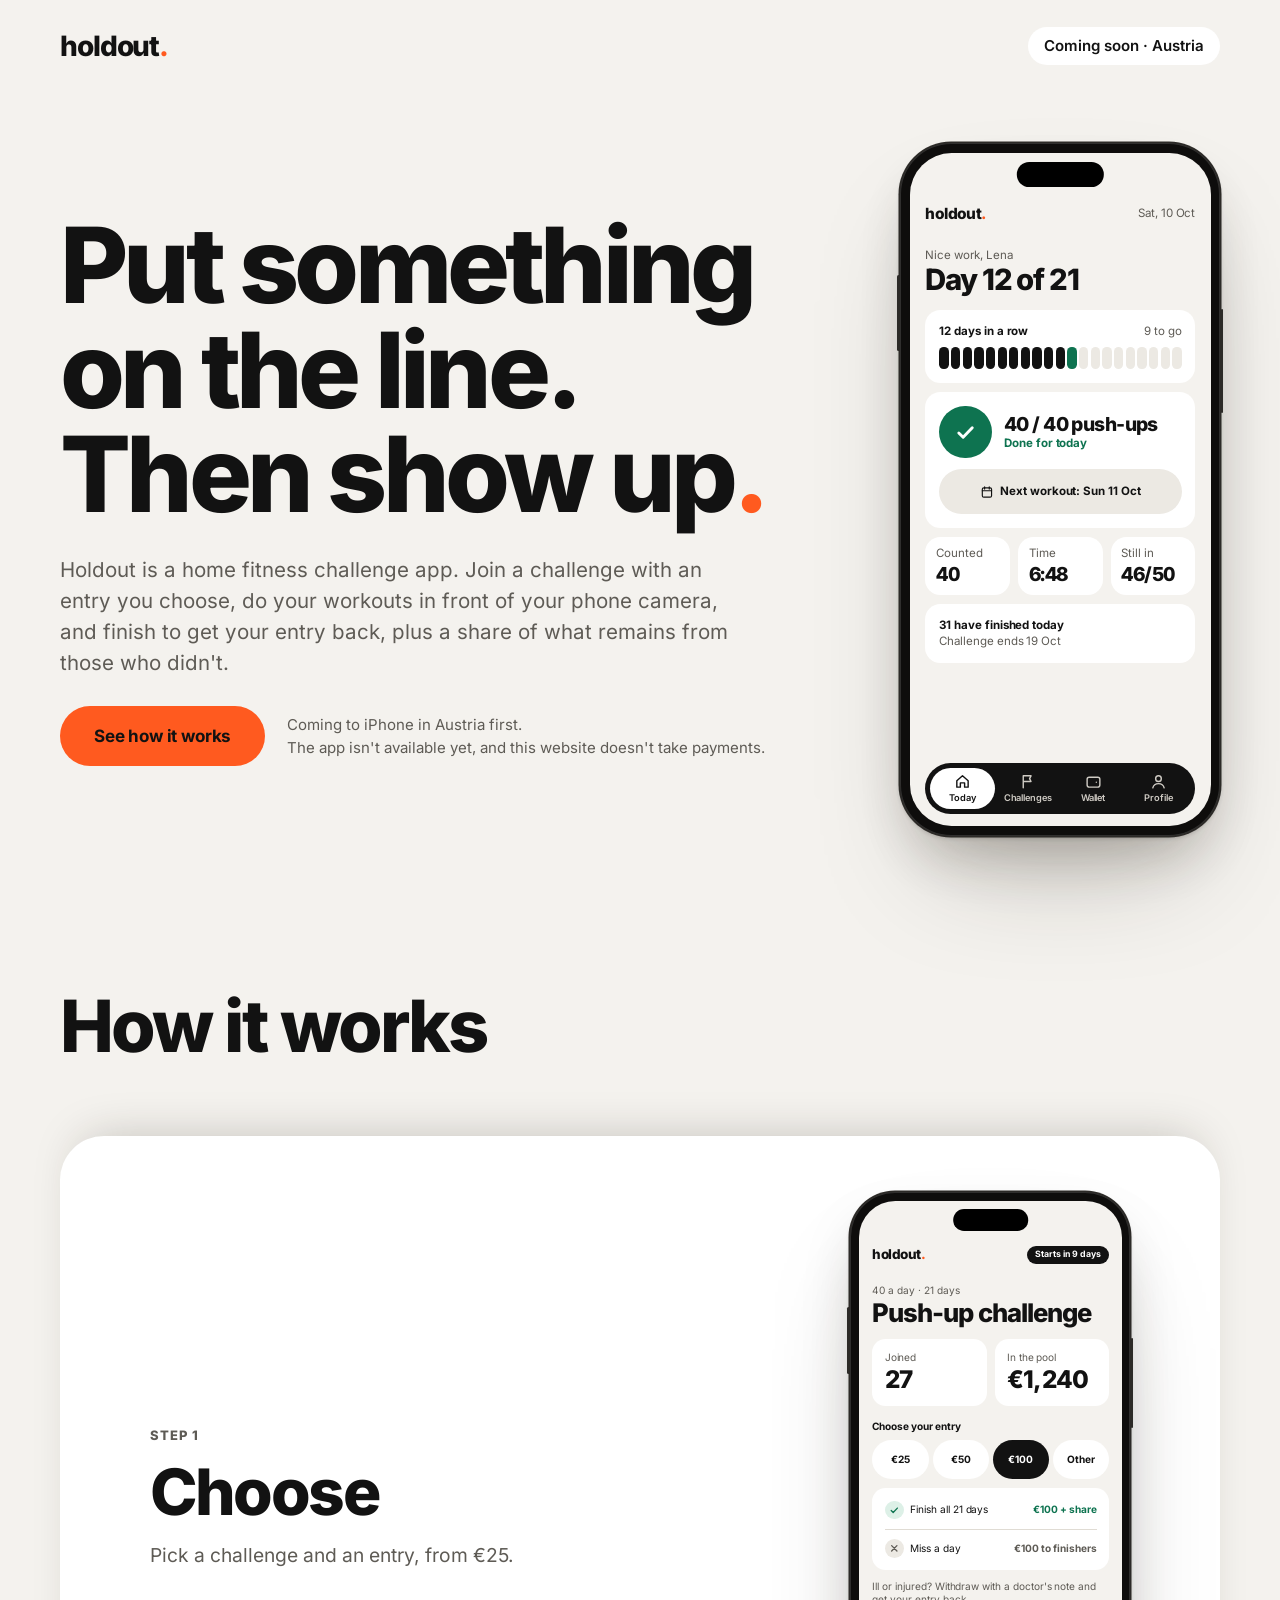
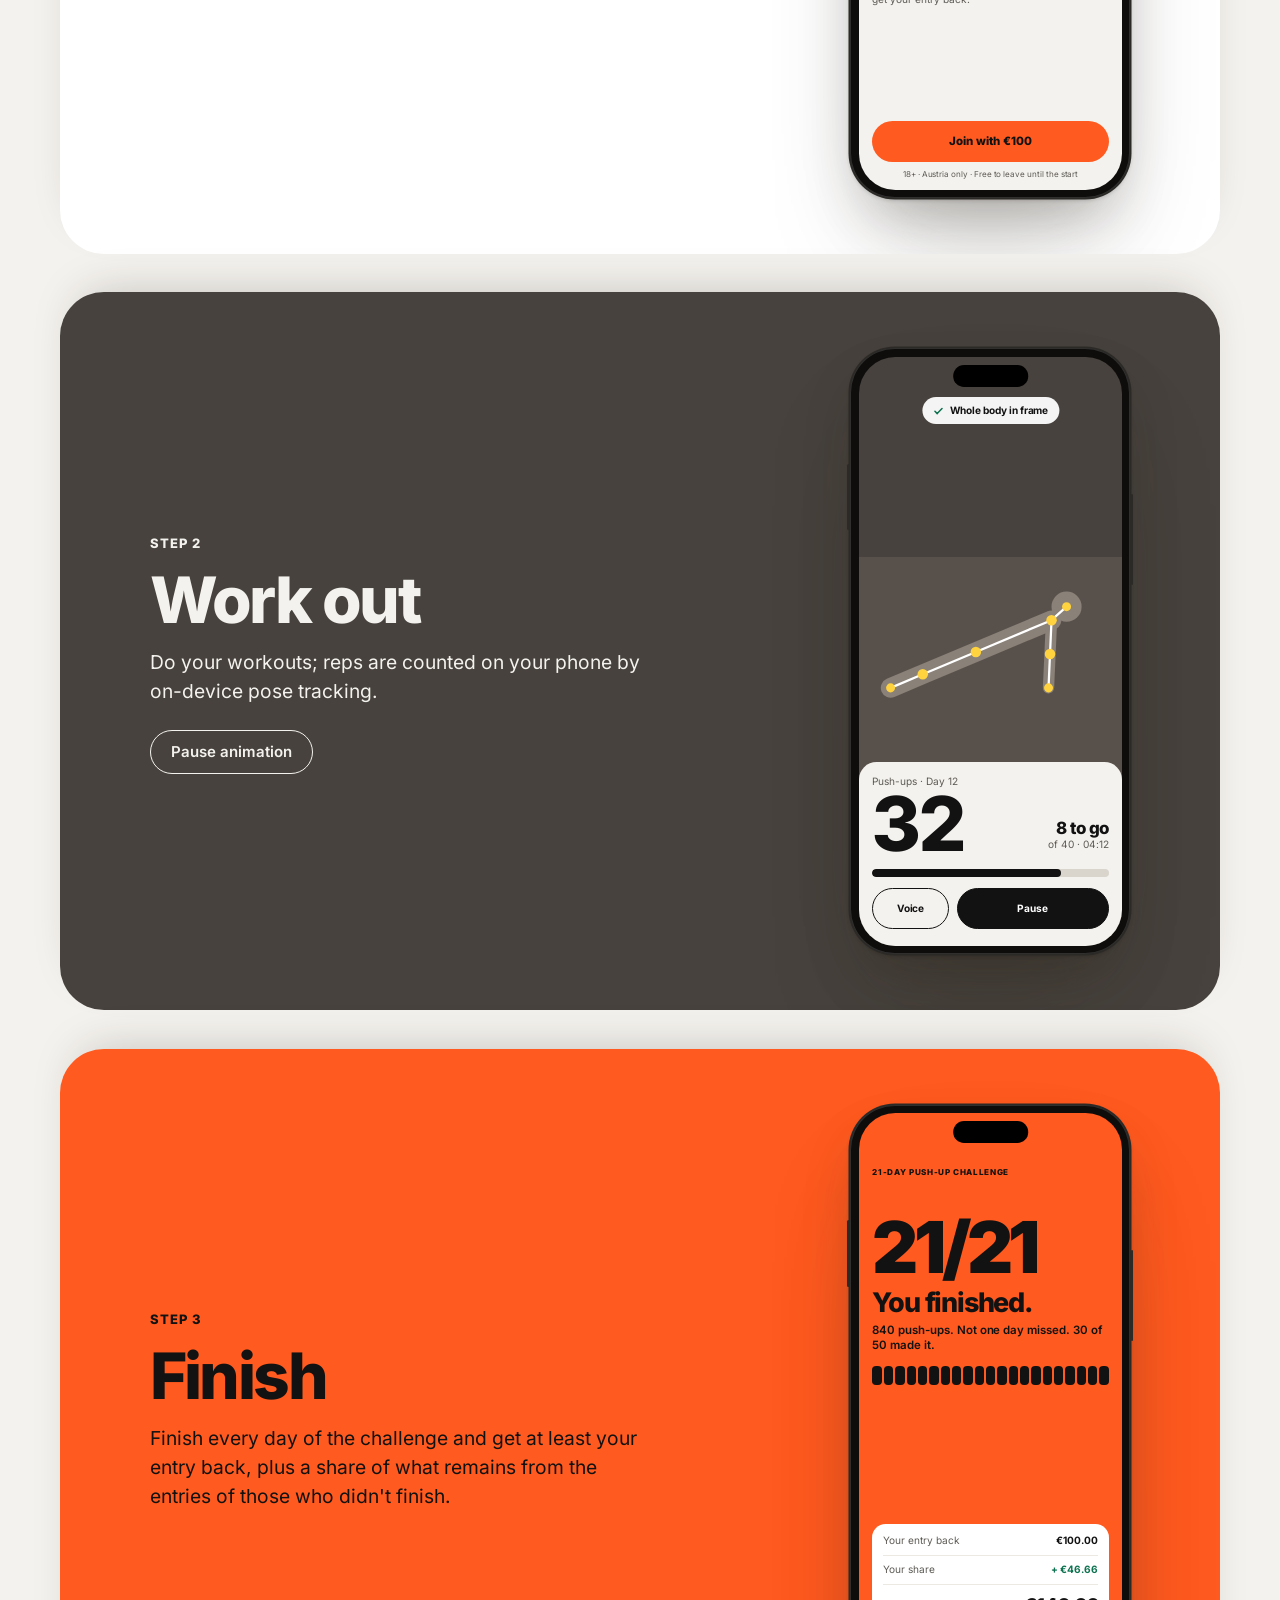
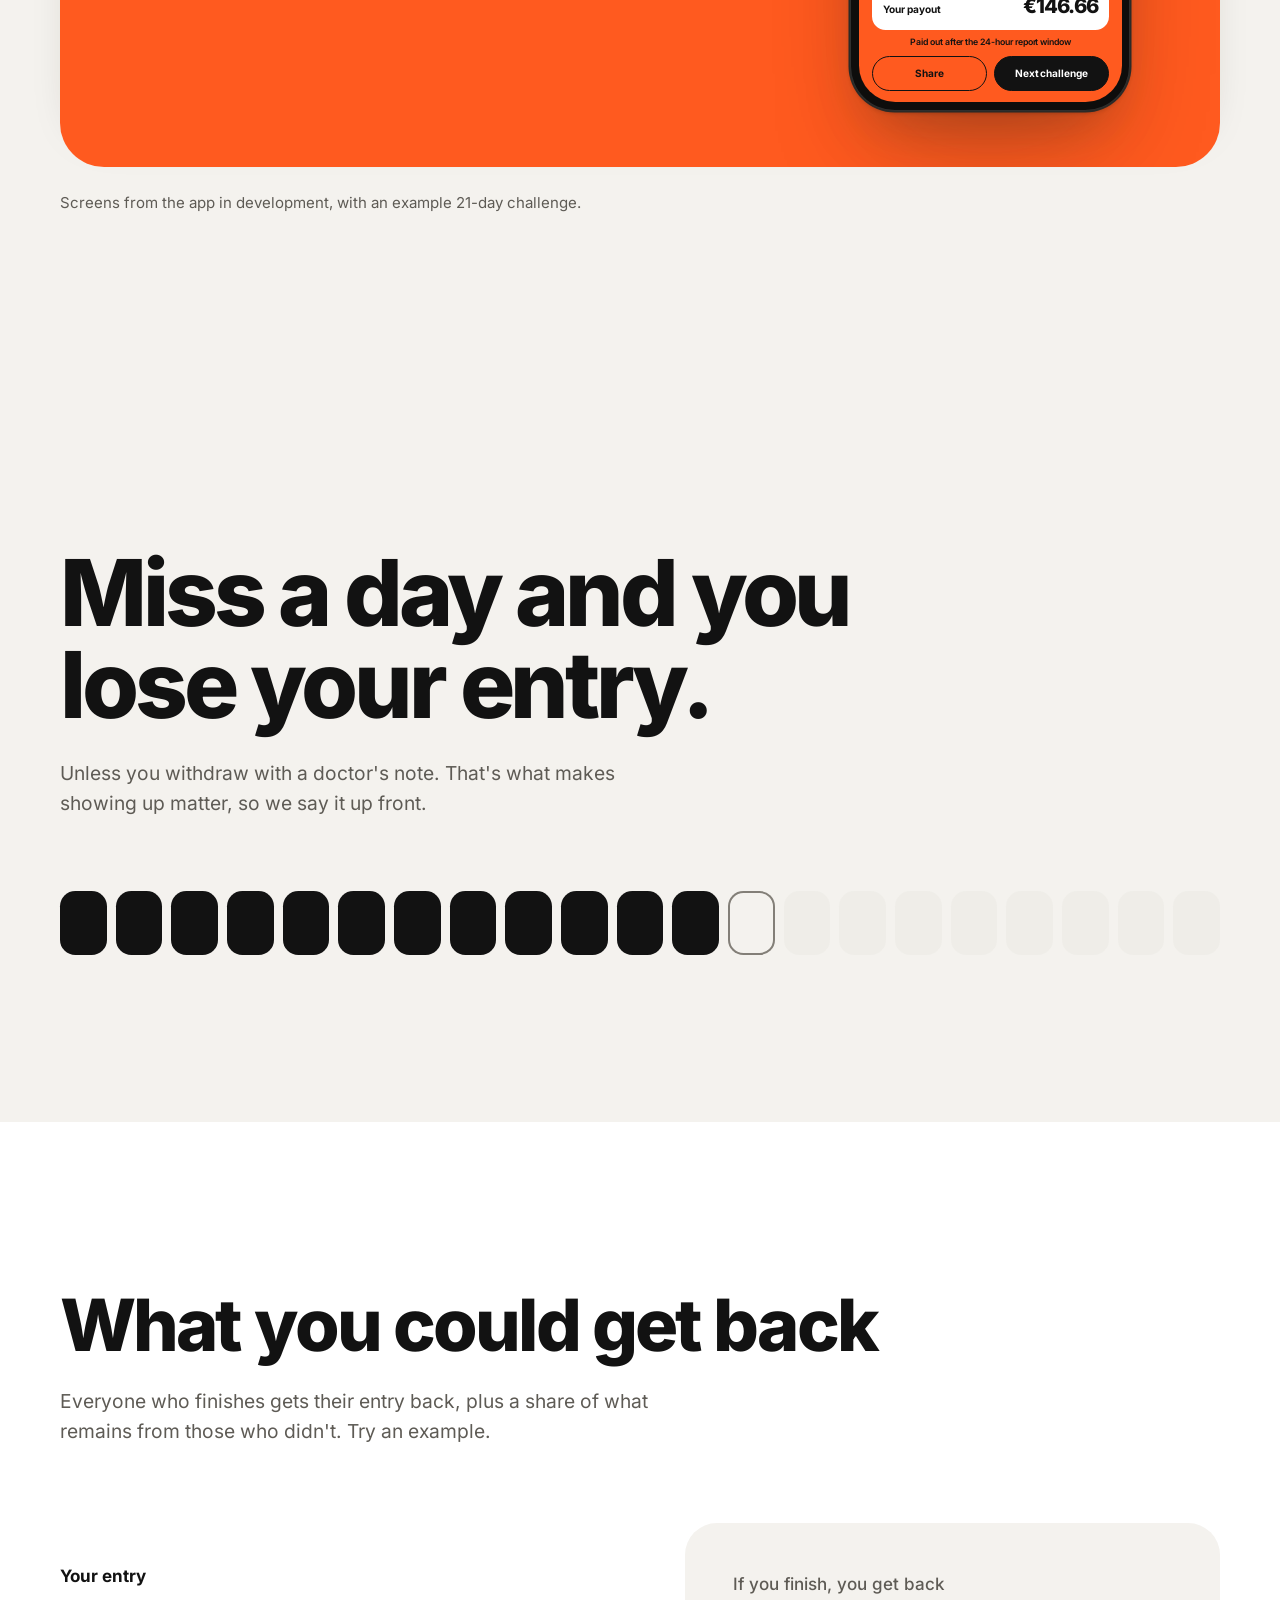
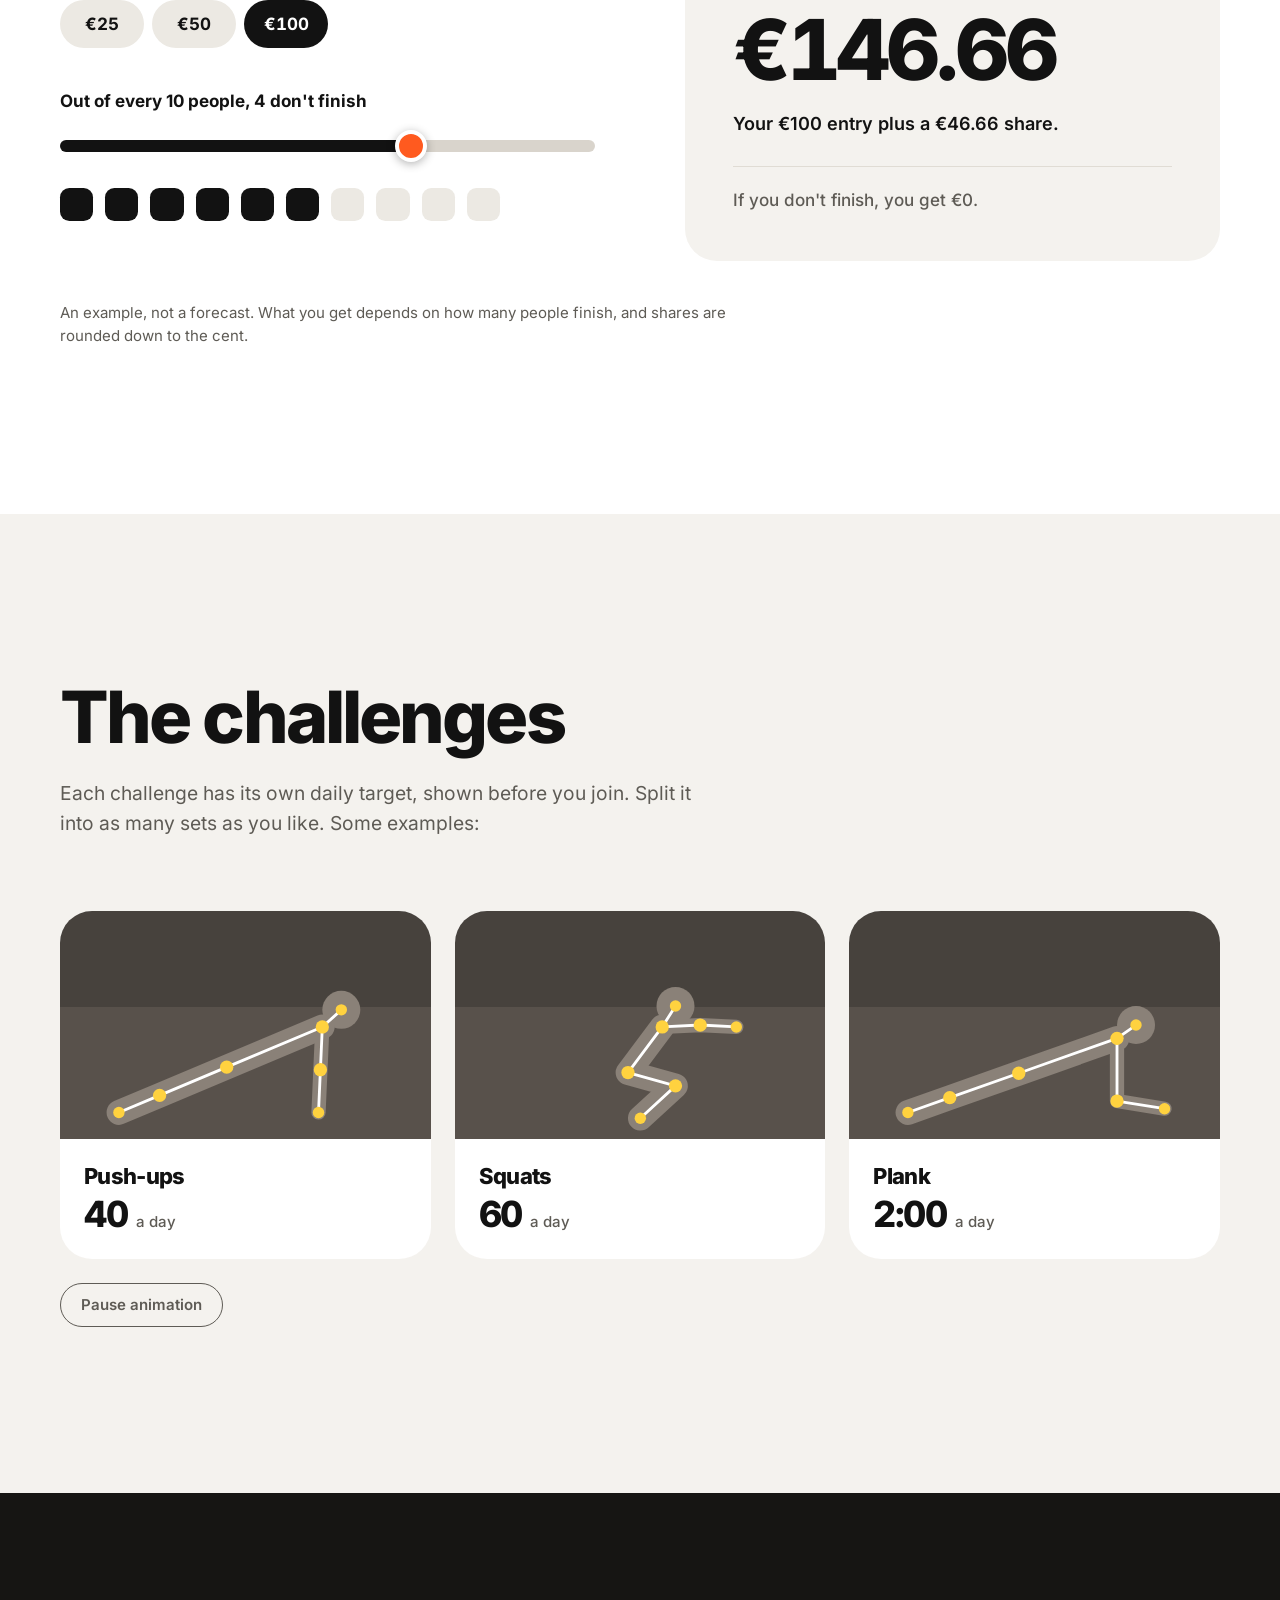
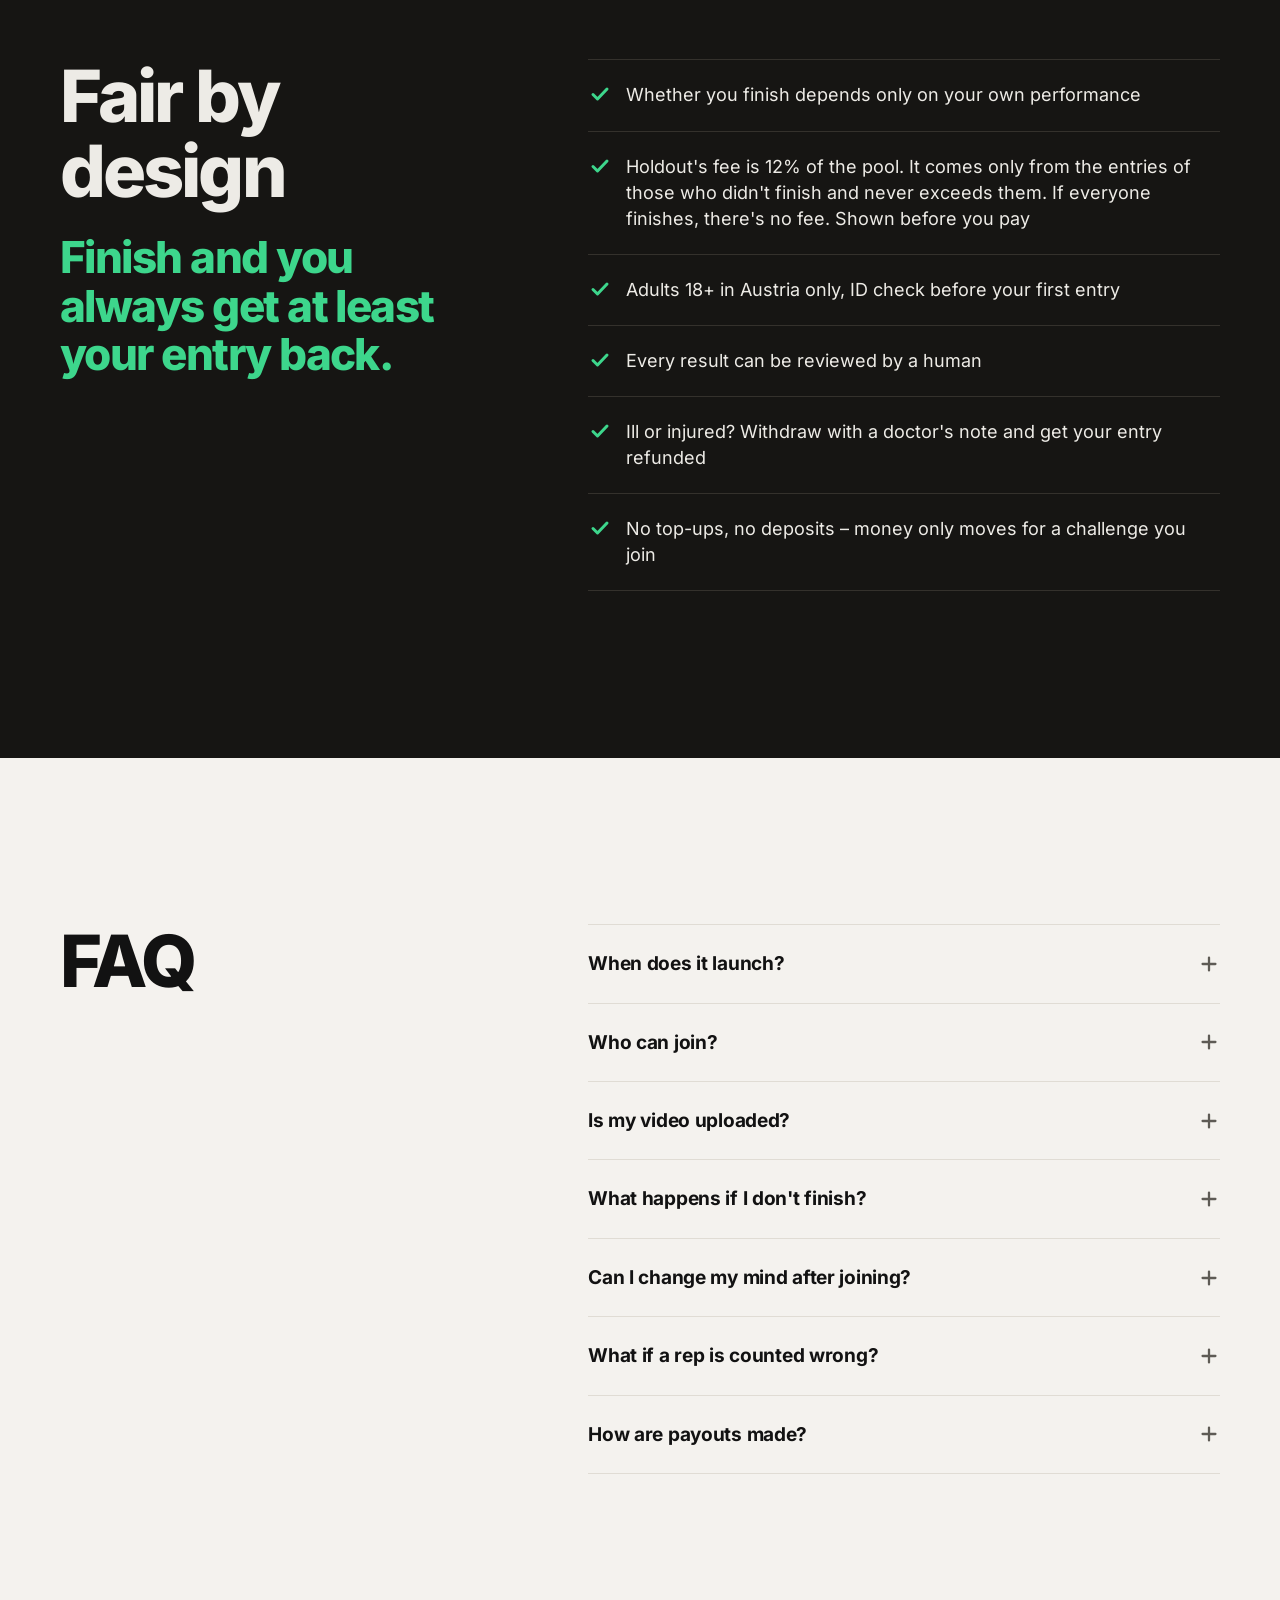
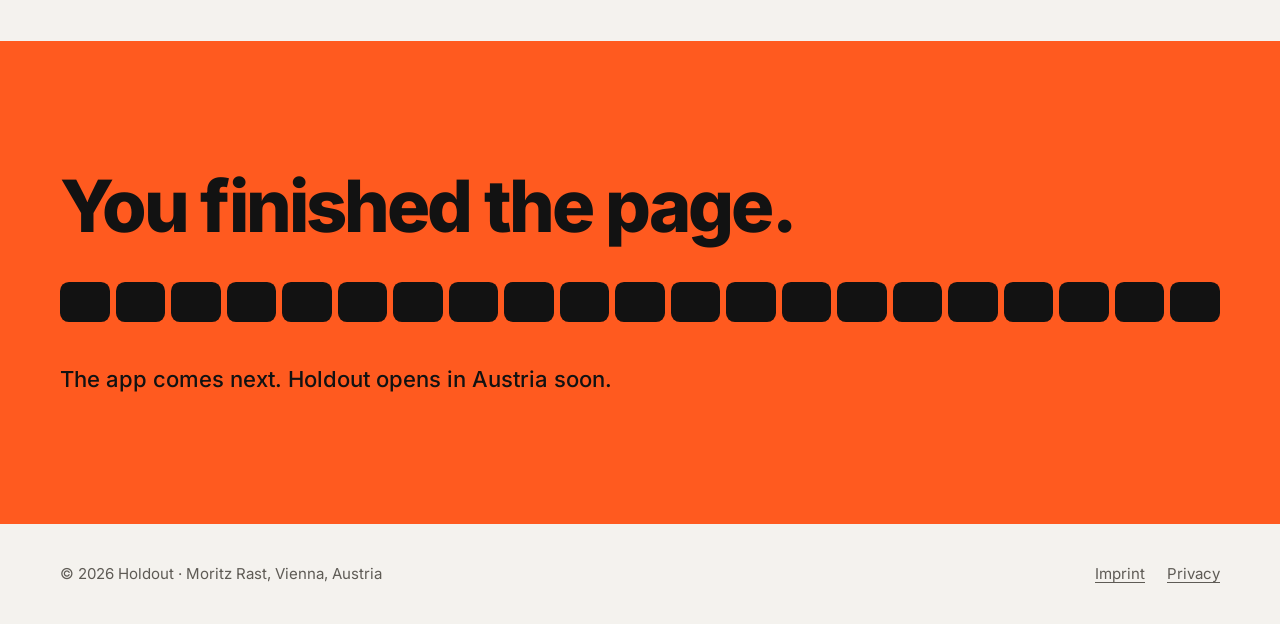
==== commit c7610aa8: "Looping animations with pause buttons, no 21 days in the headline, email only in imprint and privacy" ====
--- a/index.html
+++ b/index.html
@@ -9,18 +9,18 @@
   <meta name="theme-color" media="(prefers-color-scheme: light)" content="#F4F2EE">
   <meta name="theme-color" media="(prefers-color-scheme: dark)" content="#161513">
   <meta name="format-detection" content="telephone=no">
-  <title>Holdout – a 21-day home fitness challenge app</title>
-  <meta name="description" content="Holdout is a home fitness challenge app in development. Join a 21-day challenge with an entry you choose and do your daily workout in front of your phone camera. Coming soon in Austria.">
+  <title>Holdout – a home fitness challenge app</title>
+  <meta name="description" content="Holdout is a home fitness challenge app in development. Join a challenge with an entry you choose and do your workouts in front of your phone camera. Coming soon in Austria.">
   <link rel="canonical" href="https://moritz-rast.github.io/holdout-site/">
   <meta property="og:type" content="website">
   <meta property="og:site_name" content="Holdout">
-  <meta property="og:title" content="Holdout – a 21-day home fitness challenge app">
-  <meta property="og:description" content="Join a 21-day challenge with an entry you choose and do your daily workout in front of your phone camera. Coming soon in Austria.">
+  <meta property="og:title" content="Holdout – a home fitness challenge app">
+  <meta property="og:description" content="Join a challenge with an entry you choose and do your workouts in front of your phone camera. Coming soon in Austria.">
   <meta property="og:url" content="https://moritz-rast.github.io/holdout-site/">
   <meta property="og:image" content="https://moritz-rast.github.io/holdout-site/assets/og.png">
   <meta property="og:image:width" content="1200">
   <meta property="og:image:height" content="630">
-  <meta property="og:image:alt" content="Holdout. Put something on the line. Show up for 21 days.">
+  <meta property="og:image:alt" content="Holdout. Put something on the line. Then show up.">
   <meta name="twitter:card" content="summary_large_image">
   <link rel="icon" href="favicon.svg" type="image/svg+xml">
   <link rel="apple-touch-icon" href="assets/apple-touch-icon.png">
@@ -43,11 +43,11 @@
       <div class="wrap">
         <div class="hero-grid">
           <div class="hero-copy">
-            <h1 class="rise" id="hero-title"><span>Put something on the line.</span> <span>Show up for 21 days<span class="dot">.</span></span></h1>
-            <p class="lead rise rise-2">Holdout is a home fitness challenge app. Join a 21-day challenge with an entry you choose, do your daily workout in front of your phone camera, and finish to get your entry back, plus a share of what remains from those who didn't.</p>
+            <h1 class="rise" id="hero-title"><span>Put something on the line.</span> <span>Then show up<span class="dot">.</span></span></h1>
+            <p class="lead rise rise-2">Holdout is a home fitness challenge app. Join a challenge with an entry you choose, do your workouts in front of your phone camera, and finish to get your entry back, plus a share of what remains from those who didn't.</p>
             <div class="action rise rise-3">
-              <a class="button" href="mailto:moritz@rast.at?subject=Holdout%20launch">Get notified</a>
-              <p class="note">Opens your email app. Or write to <a href="mailto:moritz@rast.at?subject=Holdout%20launch">moritz@rast.at</a>.<br>The app isn't available yet, and this website doesn't take payments.</p>
+              <a class="button" href="#how-title">See how it works</a>
+              <p class="note">Coming to iPhone in Austria first.<br>The app isn't available yet, and this website doesn't take payments.</p>
             </div>
           </div>
           <div class="hero-phone rise rise-2"><div class="phone" role="img" aria-label="The Holdout app on a phone, with example numbers: day 12 of 21, 12 days in a row, and 40 of 40 push-ups done with a green check mark."><div class="screen"><div class="scr">
@@ -64,10 +64,6 @@
   <div class="s-tabs"><span class="on"><svg viewBox="0 0 24 24" fill="none" stroke="currentColor" stroke-width="2" stroke-linecap="round" stroke-linejoin="round" aria-hidden="true"><path d="M4 11l8-7 8 7v9h-5v-6H9v6H4z"/></svg>Today</span><span><svg viewBox="0 0 24 24" fill="none" stroke="currentColor" stroke-width="2" stroke-linecap="round" stroke-linejoin="round" aria-hidden="true"><path d="M6 21V4h11l-2 4 2 4H6"/></svg>Challenges</span><span><svg viewBox="0 0 24 24" fill="none" stroke="currentColor" stroke-width="2" stroke-linecap="round" stroke-linejoin="round" aria-hidden="true"><rect x="3" y="6" width="18" height="14" rx="3"/><path d="M16 13h.01"/></svg>Wallet</span><span><svg viewBox="0 0 24 24" fill="none" stroke="currentColor" stroke-width="2" stroke-linecap="round" stroke-linejoin="round" aria-hidden="true"><circle cx="12" cy="8" r="4"/><path d="M4 21c1-4 4-6 8-6s7 2 8 6"/></svg>Profile</span></div>
 </div></div></div></div>
         </div>
-        <div class="hero-chain">
-          <div class="chain wave" aria-hidden="true"><i class="now"></i><i></i><i></i><i></i><i></i><i></i><i></i><i></i><i></i><i></i><i></i><i></i><i></i><i></i><i></i><i></i><i></i><i></i><i></i><i></i><i></i></div>
-          <div class="chain-caption" aria-hidden="true"><span>This page has 21 days too. You're on day <b data-day>1</b>.</span><span>Keep scrolling to show up.</span></div>
-        </div>
       </div>
     </section>
 
@@ -104,7 +100,7 @@
             <div class="step-text">
               <span class="step-label">Step 2</span>
               <h3>Work out</h3>
-              <p>Do your daily workout; reps are counted on your phone by on-device pose tracking.</p>
+              <p>Do your workouts; reps are counted on your phone by on-device pose tracking.</p>
             </div>
             <div class="phone" role="img" aria-label="App workout screen: the phone camera tracks body points during a push-up while a large counter counts up towards 40."><div class="screen"><div class="scr scr-work" data-workout>
   <div class="s-floor"></div>
@@ -123,7 +119,7 @@
             <div class="step-text">
               <span class="step-label">Step 3</span>
               <h3>Finish</h3>
-              <p>Finish all 21 days and get at least your entry back, plus a share of what remains from the entries of those who didn't finish.</p>
+              <p>Finish every day of the challenge and get at least your entry back, plus a share of what remains from the entries of those who didn't finish.</p>
             </div>
             <div class="phone" role="img" aria-label="App result screen in orange with example numbers: 21 of 21, you finished. 100 euro entry back plus a 46 euro 66 share, 146 euro 66 in total."><div class="screen"><div class="scr scr-result">
   <p class="s-over">21-day push-up challenge</p>
@@ -141,7 +137,7 @@
 </div></div></div>
           </li>
         </ol>
-        <p class="screens-note">Screens from the app in development, with example numbers.</p>
+        <p class="screens-note">Screens from the app in development, with an example 21-day challenge.</p>
       </div>
     </section>
 
@@ -155,41 +151,32 @@
 
     <section class="section pool" aria-labelledby="pool-title" data-pool>
       <div class="wrap">
-        <h2 class="section-title" id="pool-title">See where every euro goes</h2>
-        <p class="section-lead" data-out="intro">Imagine 50 people join with €100 each, so the pool is €5,000. 30 finish and 20 don't.</p>
+        <h2 class="section-title" id="pool-title">What you could get back</h2>
+        <p class="section-lead">Everyone who finishes gets their entry back, plus a share of what remains from those who didn't. Try an example.</p>
         <div class="pool-grid">
-          <div>
-            <div class="pool-people" aria-hidden="true"><i class="in"></i><i class="in"></i><i class="in"></i><i class="in"></i><i class="in"></i><i class="in"></i><i class="in"></i><i class="in"></i><i class="in"></i><i class="in"></i><i class="in"></i><i class="in"></i><i class="in"></i><i class="in"></i><i class="in"></i><i class="in"></i><i class="in"></i><i class="in"></i><i class="in"></i><i class="in"></i><i class="in"></i><i class="in"></i><i class="in"></i><i class="in"></i><i class="in"></i><i class="in"></i><i class="in"></i><i class="in"></i><i class="in"></i><i class="in"></i><i></i><i></i><i></i><i></i><i></i><i></i><i></i><i></i><i></i><i></i><i></i><i></i><i></i><i></i><i></i><i></i><i></i><i></i><i></i><i></i></div>
-            <div class="pool-key" aria-hidden="true"><span><span data-out="finished-key">30</span> finished</span><span><span data-out="missed-key">20</span> didn't</span></div>
-            <div class="controls" role="group" aria-label="Try different numbers">
-              <fieldset class="entries">
-                <legend class="control-label">Entry for everyone</legend>
-                <div class="entry-options">
-                  <label><input type="radio" name="entry" value="25"><span>€25</span></label>
-                  <label><input type="radio" name="entry" value="50"><span>€50</span></label>
-                  <label><input type="radio" name="entry" value="100" checked><span>€100</span></label>
-                </div>
-              </fieldset>
-              <div>
-                <label class="control-label" for="finishers"><span data-out="finished">30</span> of 50 finish</label>
-                <input class="slider" id="finishers" type="range" min="20" max="50" value="30" data-finishers>
+          <div class="controls" role="group" aria-label="Try an example">
+            <fieldset class="entries">
+              <legend class="control-label">Your entry</legend>
+              <div class="entry-options">
+                <label><input type="radio" name="entry" value="25"><span>€25</span></label>
+                <label><input type="radio" name="entry" value="50"><span>€50</span></label>
+                <label><input type="radio" name="entry" value="100" checked><span>€100</span></label>
               </div>
+            </fieldset>
+            <div>
+              <label class="control-label" for="missed">Out of every 10 people, <span data-out="missed">4</span> don't finish</label>
+              <input class="slider" id="missed" type="range" min="0" max="6" step="1" value="4" data-missed>
+              <div class="pool-people" aria-hidden="true"><i class="in"></i><i class="in"></i><i class="in"></i><i class="in"></i><i class="in"></i><i class="in"></i><i></i><i></i><i></i><i></i></div>
             </div>
           </div>
           <div class="ledger-card">
-            <dl class="ledger">
-              <div><dt data-out="theirs-label">Entries of the 20 who didn't finish</dt><dd data-out="theirs">€2,000.00</dd></div>
-              <div><dt data-out="fee-label">Holdout's fee, 12% of the €5,000 pool</dt><dd data-out="fee">−€600.00</dd></div>
-              <div><dt data-out="shared-label">Shared among the 30 who finished</dt><dd data-out="shared">€1,400.00</dd></div>
-            </dl>
-            <div class="result">
-              <p><span class="result-label">Each person who finished gets</span><span class="result-amount" data-out="each">€146.66</span></p>
-              <p class="result-other">Each person who didn't finish gets €0</p>
-            </div>
-            <p class="pool-message" data-out="message" aria-live="polite">The fee comes only from the entries of those who didn't finish.</p>
+            <p class="result-label">If you finish, you get back</p>
+            <p class="result-amount" data-out="each" aria-live="polite">€146.66</p>
+            <p class="result-split" data-out="split">Your €100 entry plus a €46.66 share.</p>
+            <p class="result-other">If you don't finish, you get €0.</p>
           </div>
         </div>
-        <p class="fine-print" data-out="explain">€146.66 is the €100 entry plus a €46.66 share, rounded down to the cent. This is an illustration, not a forecast. What you get depends on who finishes.</p>
+        <p class="fine-print">An example, not a forecast. What you get depends on how many people finish, and shares are rounded down to the cent.</p>
       </div>
     </section>
 
@@ -260,19 +247,16 @@
 
     <section class="finale" aria-labelledby="closing-title">
       <div class="wrap">
-        <p class="finale-count" aria-hidden="true">21/21</p>
         <h2 id="closing-title">You finished the page.</h2>
         <div class="finale-chain" aria-hidden="true"><i></i><i></i><i></i><i></i><i></i><i></i><i></i><i></i><i></i><i></i><i></i><i></i><i></i><i></i><i></i><i></i><i></i><i></i><i></i><i></i><i></i></div>
-        <p class="finale-text">The app comes next. Send us an email and we'll let you know when Holdout opens in Austria.</p>
-        <a class="button button-ink" href="mailto:moritz@rast.at?subject=Holdout%20launch">Get notified</a>
-        <p class="note">Opens your email app. Or write to <a href="mailto:moritz@rast.at?subject=Holdout%20launch">moritz@rast.at</a>.</p>
+        <p class="finale-text">The app comes next. Holdout opens in Austria soon.</p>
       </div>
     </section>
   </main>
 
   <footer class="site-footer">
     <div class="wrap">
-      <p>© 2026 Holdout · Moritz Rast, Vienna, Austria · <a href="mailto:moritz@rast.at">moritz@rast.at</a></p>
+      <p>© 2026 Holdout · Moritz Rast, Vienna, Austria</p>
       <nav aria-label="Legal">
         <a href="imprint.html">Imprint</a>
         <a href="privacy.html">Privacy</a>
--- a/assets/styles.css
+++ b/assets/styles.css
@@ -223,7 +223,7 @@
   --phone: min(286px, 76vw);
   display: grid;
   gap: 48px;
-  padding-block: clamp(16px, 3vw, 40px) 56px;
+  padding-block: clamp(24px, 4vw, 56px) clamp(96px, 12vw, 168px);
 }
 
 .hero-phone {
@@ -266,11 +266,7 @@
   font-size: 0.9375rem;
 }
 
-.hero-chain {
-  padding-bottom: clamp(56px, 8vw, 104px);
-}
-
-/* The 21-day chain */
+/* Day chain */
 
 .chain {
   display: grid;
@@ -295,28 +291,6 @@
 .chain .now {
   background: var(--orange);
   transform: scale(1.04);
-}
-
-.chain-caption {
-  display: flex;
-  flex-wrap: wrap;
-  justify-content: space-between;
-  gap: 4px 24px;
-  margin-top: 14px;
-  color: var(--muted);
-  font-size: 0.9375rem;
-  font-weight: 600;
-  font-variant-numeric: tabular-nums;
-  visibility: hidden;
-}
-
-.js .chain-caption {
-  visibility: visible;
-}
-
-.chain-caption b {
-  color: var(--ink);
-  font-weight: 800;
 }
 
 /* Scroll progress: the page is the challenge */
@@ -357,21 +331,6 @@
 
 .progress-bar .now {
   background: var(--orange);
-}
-
-.progress-day {
-  display: none;
-  position: absolute;
-  top: 20px;
-  right: 20px;
-  padding: 7px 14px;
-  border-radius: 999px;
-  background: var(--chip);
-  color: var(--ink);
-  box-shadow: 0 8px 24px -10px var(--shadow);
-  font-size: 0.875rem;
-  font-weight: 700;
-  font-variant-numeric: tabular-nums;
 }
 
 /* Phone */
@@ -893,7 +852,7 @@
 }
 
 .s-giant {
-  margin-top: calc(30 * var(--u));
+  margin-top: calc(54 * var(--u));
   font-size: calc(106 * var(--u));
   font-weight: 900;
   letter-spacing: -0.06em;
@@ -1024,7 +983,7 @@
 /* Sections */
 
 .section {
-  padding-block: clamp(72px, 10vw, 136px);
+  padding-block: clamp(104px, 13vw, 184px);
 }
 
 .section-title {
@@ -1035,7 +994,7 @@
 
 .section-lead {
   max-width: 34em;
-  margin-top: 18px;
+  margin-top: 24px;
   color: var(--muted);
   font-size: clamp(1.0625rem, 1.5vw, 1.25rem);
 }
@@ -1047,12 +1006,12 @@
 }
 
 .how-title {
-  margin-bottom: clamp(32px, 5vw, 56px);
+  margin-bottom: clamp(40px, 6vw, 72px);
 }
 
 .steps {
   display: grid;
-  gap: 16px;
+  gap: clamp(24px, 3vw, 40px);
   margin: 0;
   padding: 0;
   list-style: none;
@@ -1062,8 +1021,8 @@
   --phone: min(270px, 74vw);
   display: grid;
   justify-items: center;
-  gap: 40px;
-  padding: clamp(28px, 5vw, 64px);
+  gap: 48px;
+  padding: clamp(32px, 6vw, 72px);
   overflow: hidden;
   border-radius: clamp(28px, 4vw, 44px);
   background: var(--card);
@@ -1110,7 +1069,7 @@
 }
 
 .screens-note {
-  margin-top: 18px;
+  margin-top: 24px;
   color: var(--muted);
   font-size: 0.9375rem;
 }
@@ -1126,13 +1085,13 @@
 
 .miss p {
   max-width: 32em;
-  margin-top: 22px;
+  margin-top: 28px;
   color: var(--muted);
   font-size: clamp(1.0625rem, 1.5vw, 1.25rem);
 }
 
 .miss-chain {
-  margin-top: clamp(32px, 5vw, 56px);
+  margin-top: clamp(40px, 6vw, 72px);
 }
 
 .miss-chain .gone {
@@ -1152,15 +1111,16 @@
 
 .pool-grid {
   display: grid;
-  gap: 48px;
-  margin-top: clamp(36px, 5vw, 64px);
+  gap: 56px;
+  margin-top: clamp(48px, 6vw, 80px);
 }
 
 .pool-people {
   display: grid;
   grid-template-columns: repeat(10, 1fr);
-  gap: clamp(5px, 0.8vw, 10px);
-  margin-bottom: 14px;
+  gap: clamp(6px, 1vw, 12px);
+  max-width: 440px;
+  margin-top: 20px;
 }
 
 .pool-people i {
@@ -1174,19 +1134,10 @@
   background: var(--ink);
 }
 
-.pool-key {
-  display: flex;
-  flex-wrap: wrap;
-  gap: 4px 20px;
-  color: var(--muted);
-  font-size: 0.9375rem;
-  font-weight: 500;
-}
-
 .controls {
   display: none;
-  gap: 26px;
-  margin-top: 32px;
+  gap: 40px;
+  align-content: start;
 }
 
 .js .controls {
@@ -1307,48 +1258,18 @@
 }
 
 .ledger-card {
-  padding: clamp(24px, 3vw, 36px);
+  padding: clamp(32px, 4vw, 48px);
   border-radius: clamp(24px, 3vw, 32px);
   background: var(--bg);
 }
 
-.ledger {
-  margin: 0;
-}
-
-.ledger div {
-  display: flex;
-  align-items: baseline;
-  justify-content: space-between;
-  gap: 20px;
-  padding-block: 13px;
-  border-bottom: 1px solid var(--line);
-}
-
-.ledger dt {
-  color: var(--muted);
-}
-
-.ledger dd {
-  flex: none;
-  margin: 0;
-  font-weight: 700;
-  font-variant-numeric: tabular-nums;
-}
-
-.result {
-  display: grid;
-  gap: 18px;
-  margin-top: 24px;
-}
-
 .result-label {
   color: var(--muted);
   font-weight: 500;
 }
 
 .result-amount {
-  display: block;
+  margin-top: 8px;
   font-size: clamp(3rem, 7.5vw, 5.25rem);
   font-weight: 800;
   font-variant-numeric: tabular-nums;
@@ -1356,31 +1277,57 @@
   line-height: 1.05;
 }
 
+.result-split {
+  margin-top: 16px;
+  font-size: 1.125rem;
+  font-weight: 600;
+}
+
 .result-other {
-  color: var(--muted);
-  font-weight: 600;
-}
-
-.pool-message {
-  min-height: 3.1em;
-  margin-top: 18px;
-  color: var(--success);
-  font-weight: 600;
+  margin-top: 28px;
+  padding-top: 20px;
+  border-top: 1px solid var(--line);
+  color: var(--muted);
+  font-weight: 500;
 }
 
 .fine-print {
   max-width: 48em;
-  margin-top: 28px;
+  margin-top: 40px;
   color: var(--muted);
   font-size: 0.9375rem;
 }
 
+/* Pause control for the looping animations */
+
+.motion-toggle {
+  min-height: 44px;
+  margin-top: 24px;
+  padding: 0 20px;
+  border: 1.5px solid currentColor;
+  border-radius: 999px;
+  background: transparent;
+  color: inherit;
+  font: inherit;
+  font-size: 0.9375rem;
+  font-weight: 600;
+  cursor: pointer;
+}
+
+.motion-toggle:hover {
+  background: color-mix(in srgb, currentColor 12%, transparent);
+}
+
+.motion-row .motion-toggle {
+  color: var(--muted);
+}
+
 /* Challenges */
 
 .tiles {
   display: grid;
-  gap: 16px;
-  margin: clamp(36px, 5vw, 56px) 0 0;
+  gap: 24px;
+  margin: clamp(48px, 6vw, 72px) 0 0;
   padding: 0;
   list-style: none;
 }
@@ -1462,7 +1409,7 @@
   display: grid;
   grid-template-columns: 24px 1fr;
   gap: 14px;
-  padding-block: 18px;
+  padding-block: 22px;
   border-top: 1px solid var(--night-line);
   font-size: 1.125rem;
   line-height: 1.45;
@@ -1499,7 +1446,7 @@
   justify-content: space-between;
   gap: 16px;
   min-height: 44px;
-  padding-block: 20px;
+  padding-block: 24px;
   font-size: 1.1875rem;
   font-weight: 700;
   letter-spacing: -0.015em;
@@ -1543,16 +1490,8 @@
   padding-block: clamp(72px, 10vw, 128px);
 }
 
-.finale-count {
-  font-size: clamp(6rem, 27vw, 22rem);
-  font-weight: 900;
-  font-variant-numeric: tabular-nums;
-  letter-spacing: -0.07em;
-  line-height: 0.86;
-}
-
 .finale h2 {
-  margin-top: 24px;
+  margin-top: 0;
   font-size: clamp(2.25rem, 6vw, 4.5rem);
   line-height: 1.02;
   letter-spacing: -0.04em;
@@ -1574,15 +1513,8 @@
 
 .finale-text {
   max-width: 30em;
-  margin-bottom: 28px;
   font-size: clamp(1.125rem, 1.8vw, 1.375rem);
   font-weight: 500;
-}
-
-.finale .note {
-  margin-top: 16px;
-  color: #121212;
-  font-size: 0.9375rem;
 }
 
 /* Footer */
@@ -1665,10 +1597,6 @@
 }
 
 @media (min-width: 720px) {
-  .progress-day {
-    display: block;
-  }
-
   .chain {
     grid-template-columns: repeat(21, 1fr);
     gap: clamp(4px, 0.7vw, 10px);
@@ -1687,16 +1615,16 @@
   }
 
   .step {
-    --phone: min(280px, calc((100vh - 130px) * 0.462));
+    --phone: min(280px, calc((100vh - 150px) * 0.462));
     grid-template-columns: minmax(0, 1fr) auto;
-    gap: 48px;
-    padding: clamp(32px, 4vw, 48px) clamp(40px, 6vw, 88px);
+    gap: 64px;
+    padding: clamp(40px, 4.5vw, 56px) clamp(48px, 7vw, 104px);
   }
 
   .pool-grid {
     grid-template-columns: minmax(0, 1fr) minmax(0, 1fr);
-    gap: clamp(48px, 6vw, 88px);
-    align-items: start;
+    gap: clamp(56px, 7vw, 112px);
+    align-items: center;
   }
 
   .fair-grid,
@@ -1802,6 +1730,15 @@
 }
 
 @media (forced-colors: active) {
+  .button,
+  .phone,
+  .tag,
+  .step,
+  .tile,
+  .ledger-card {
+    border: 1px solid CanvasText;
+  }
+
   .chain i,
   .progress-bar i,
   .pool-people i,
@@ -1835,7 +1772,6 @@
   .skip,
   .button,
   .phone,
-  .hero-chain,
   .tile-view,
   .controls {
     display: none !important;
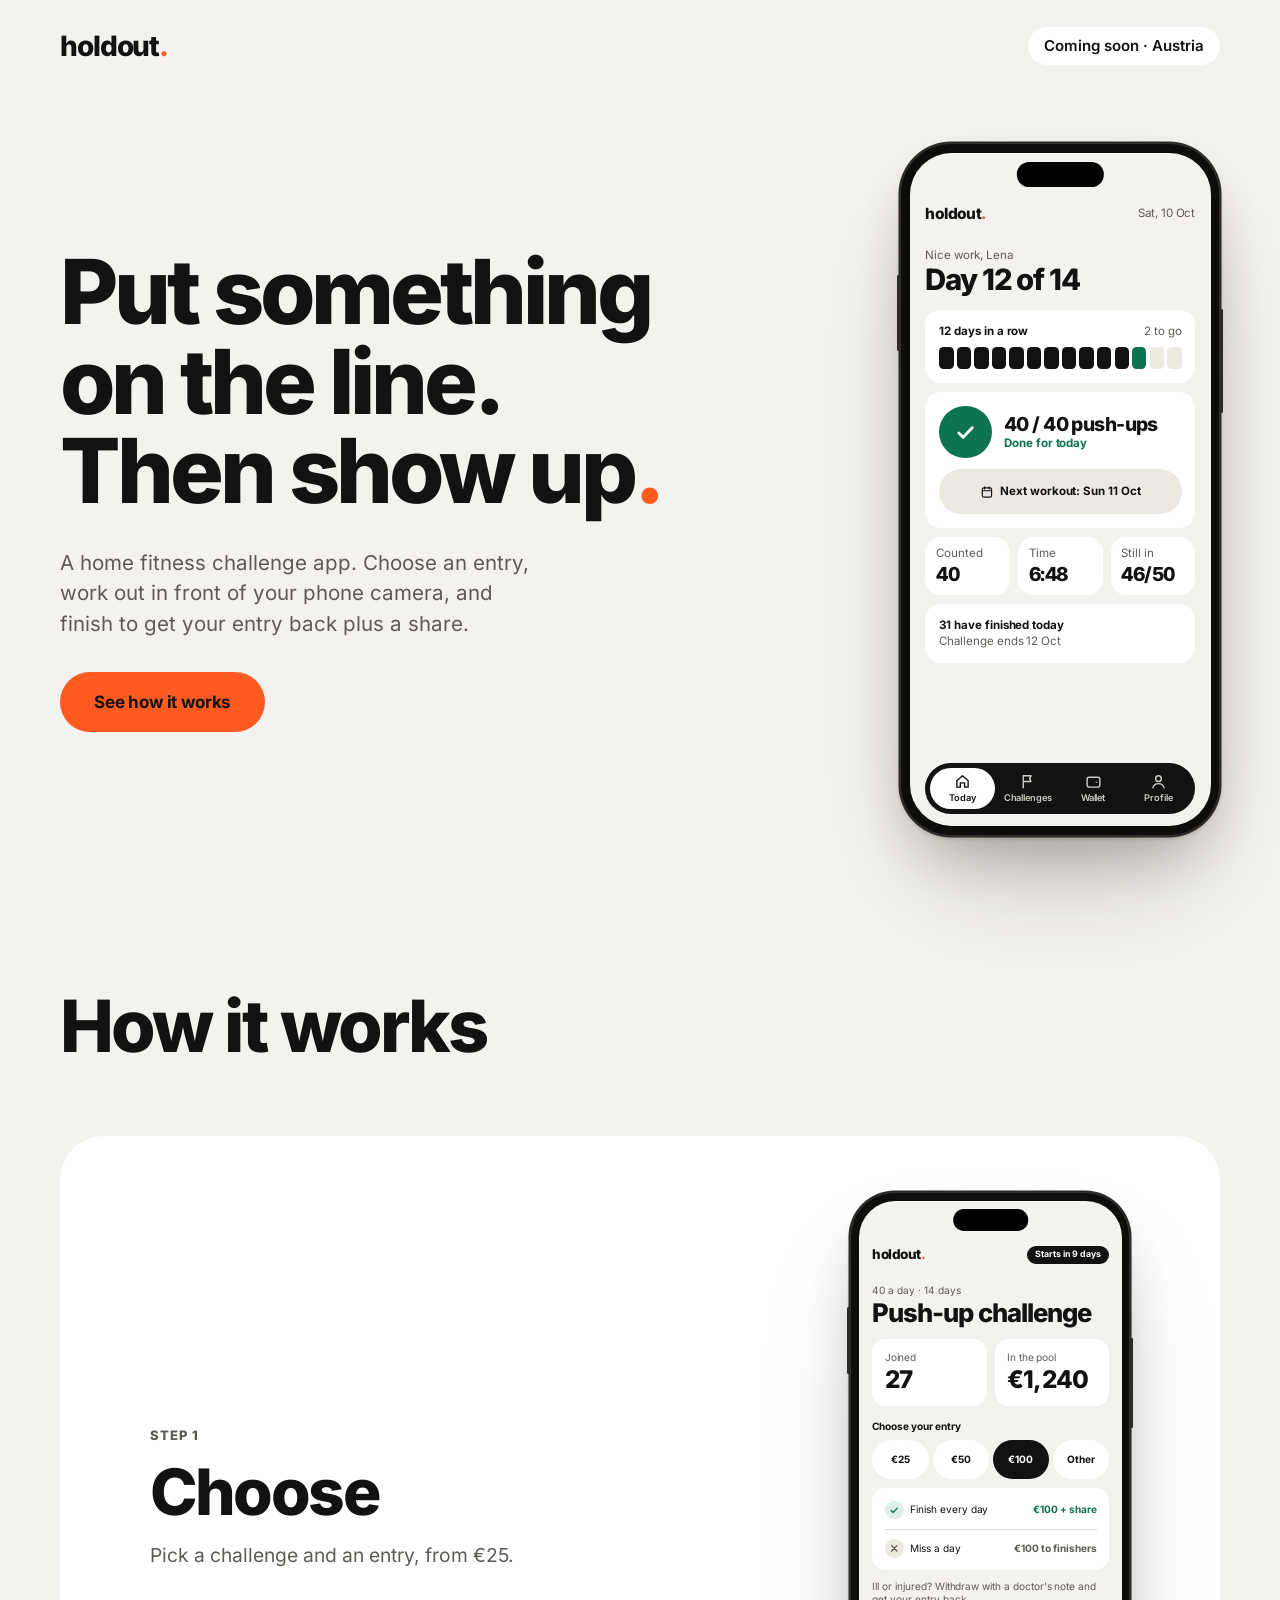
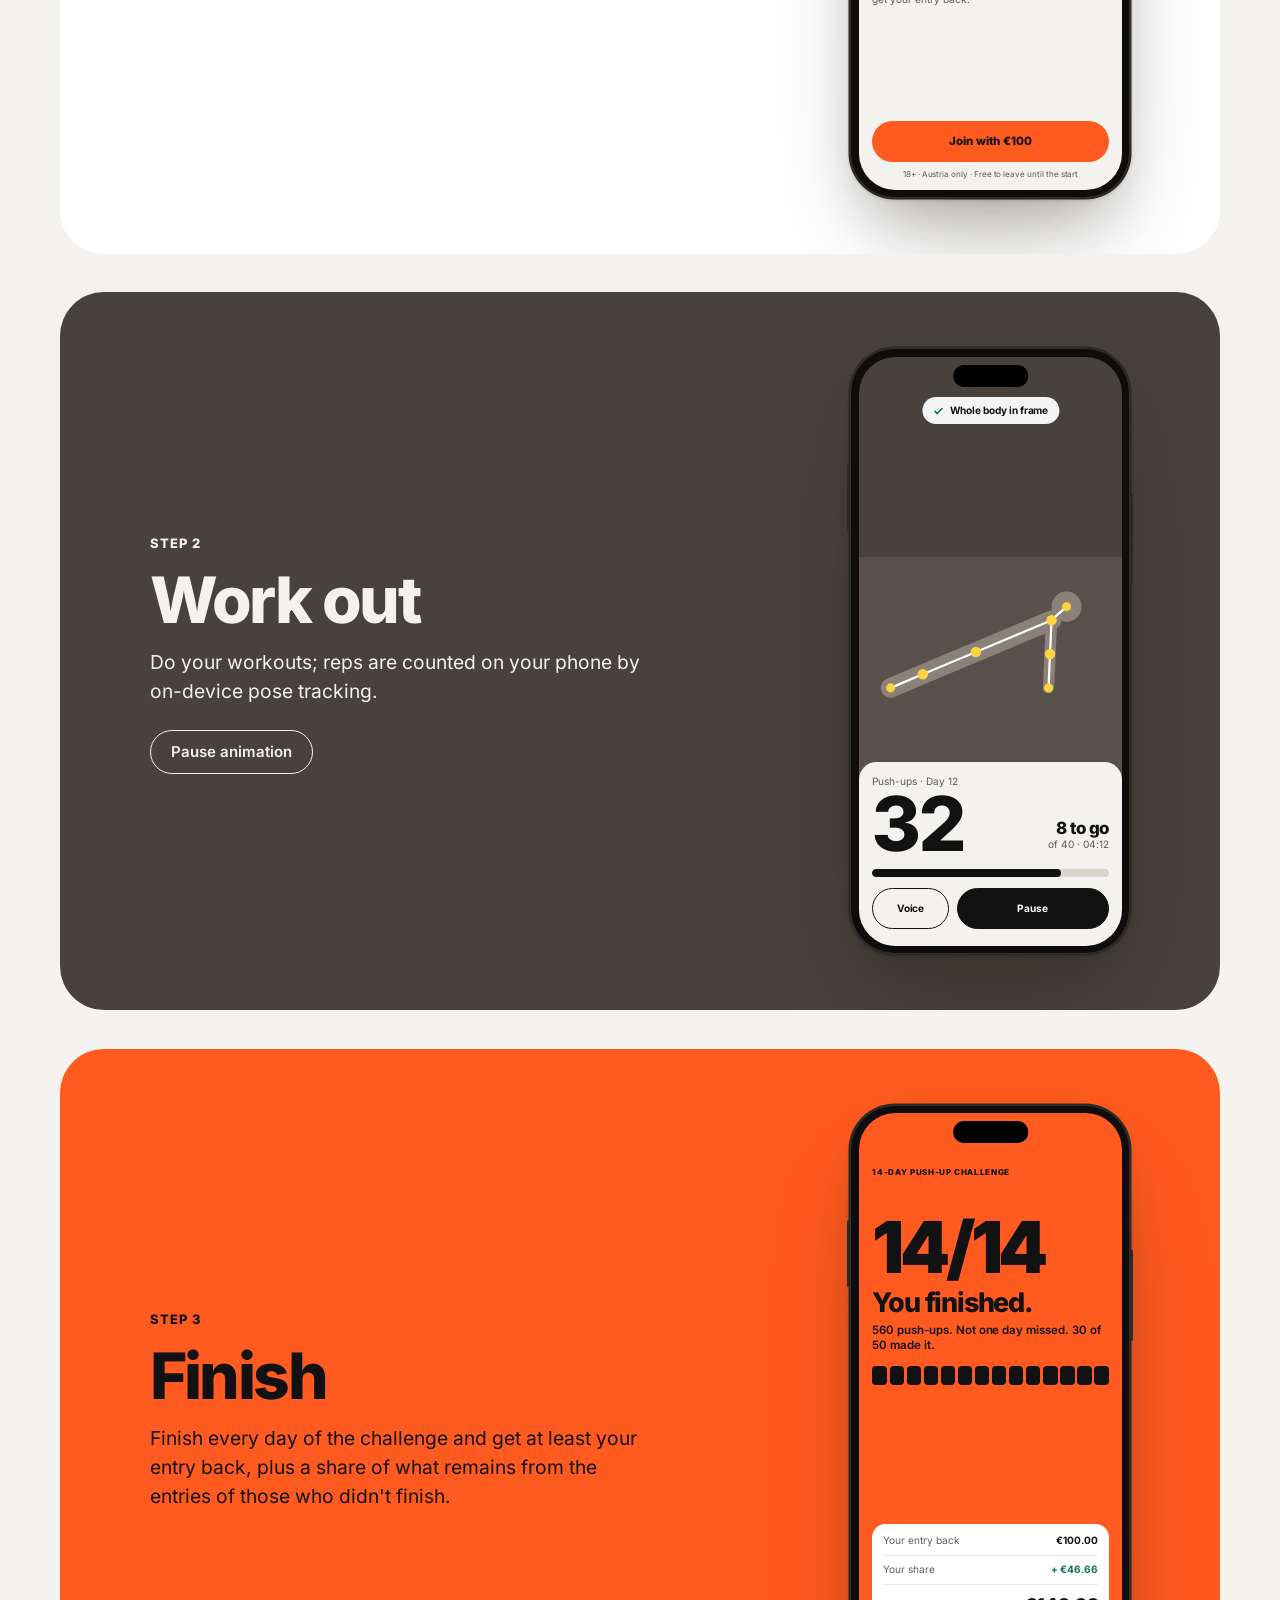
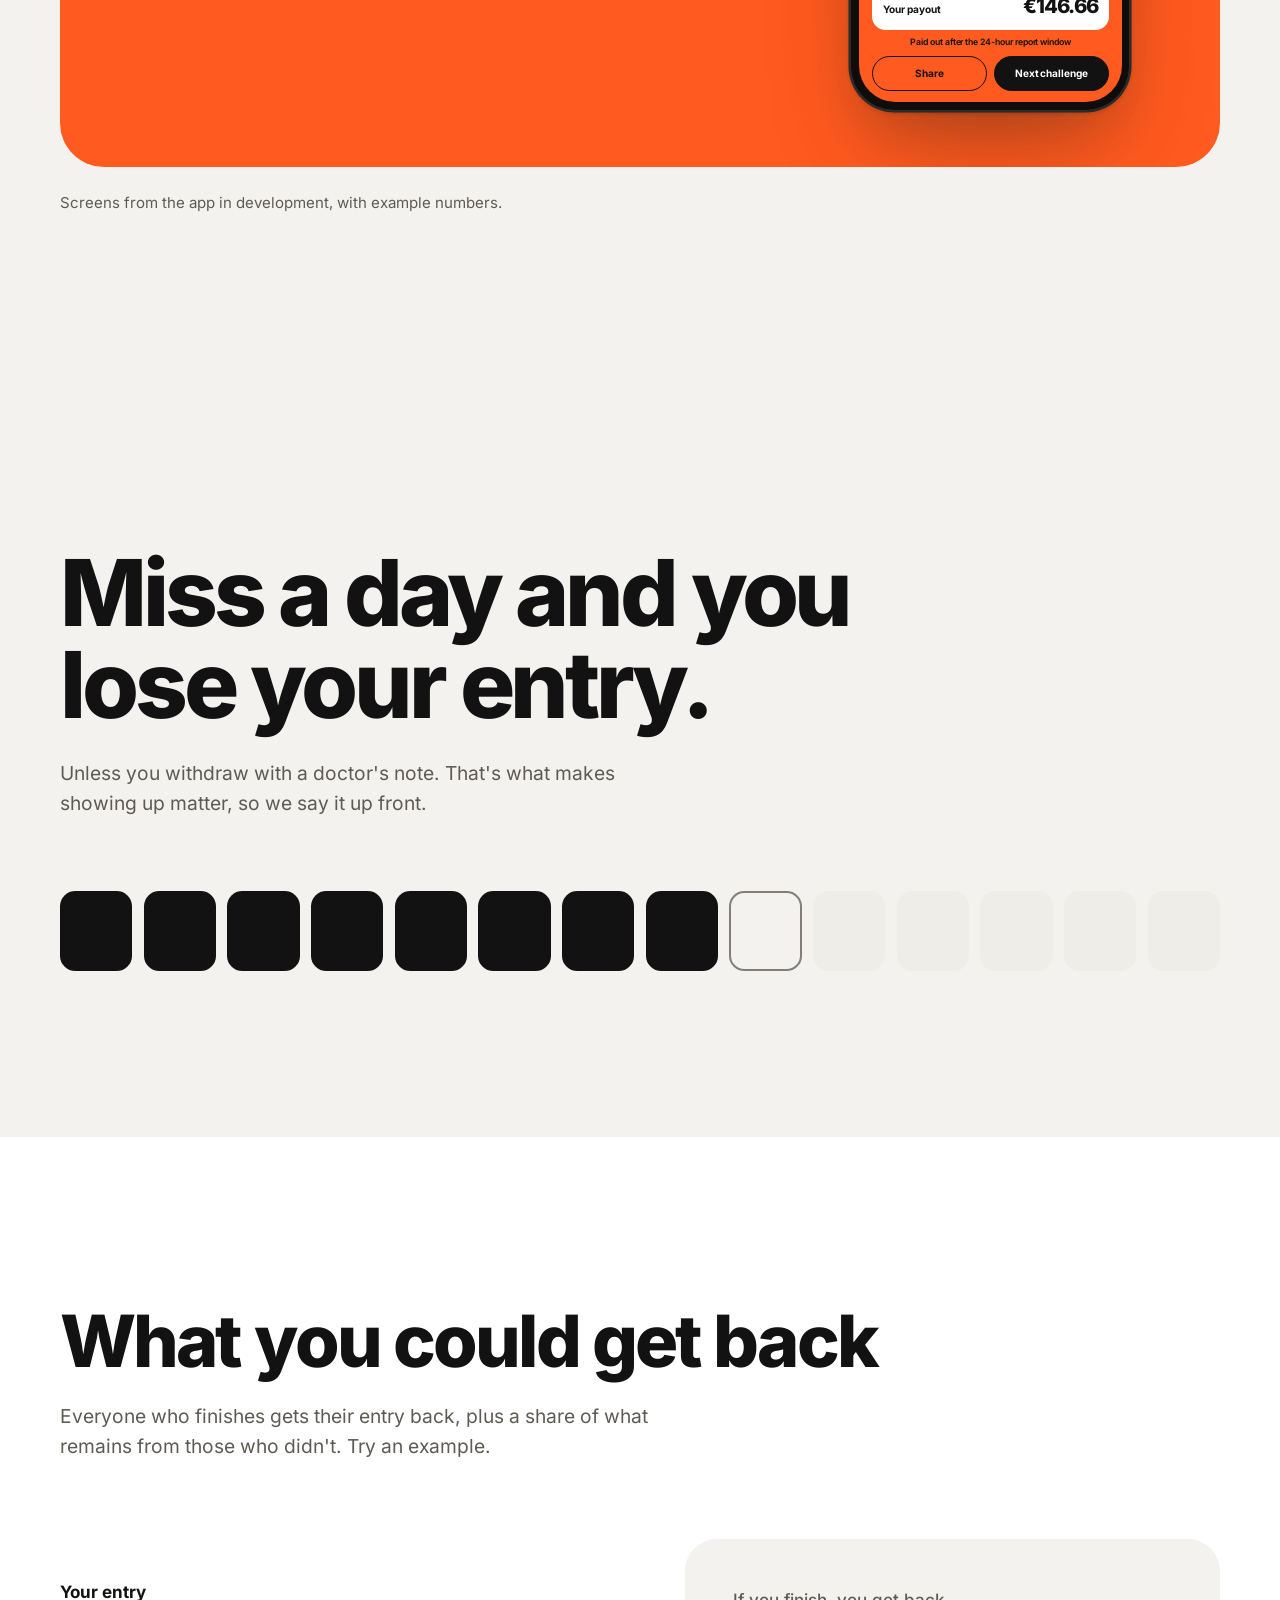
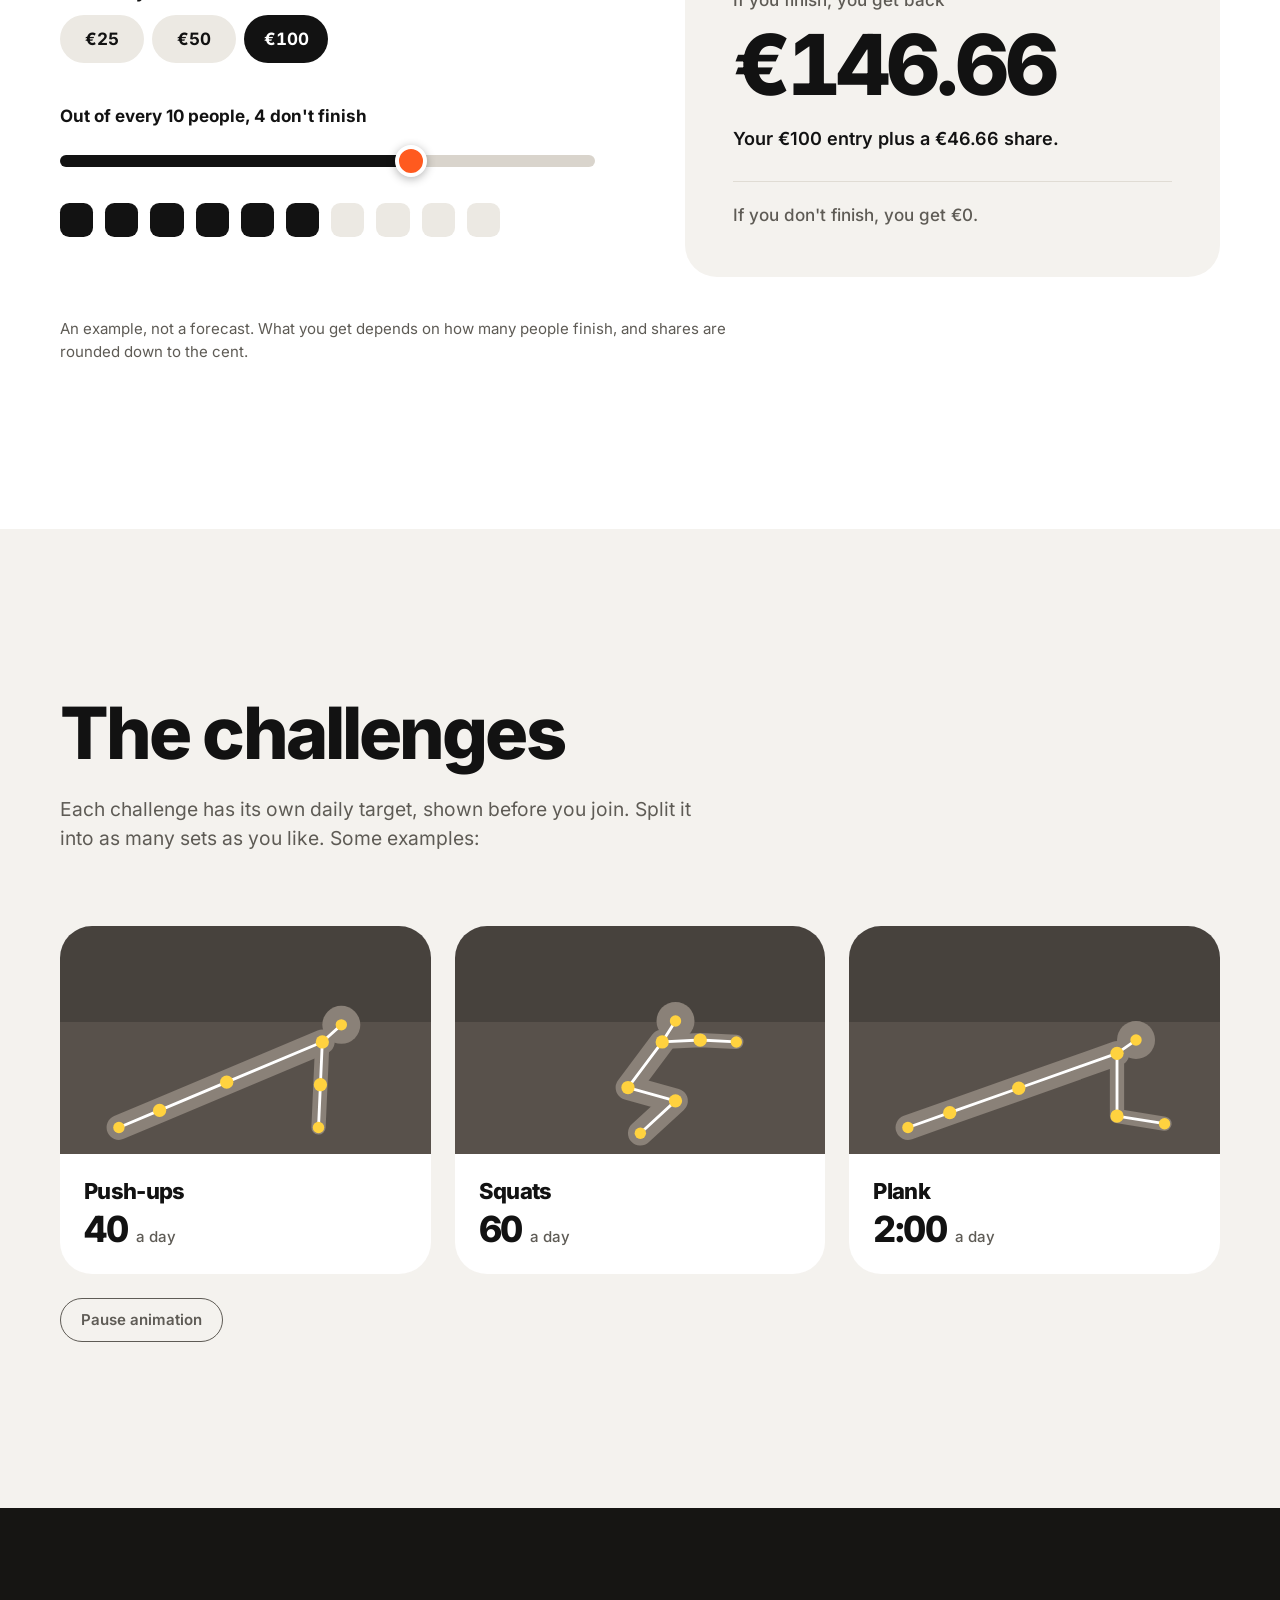
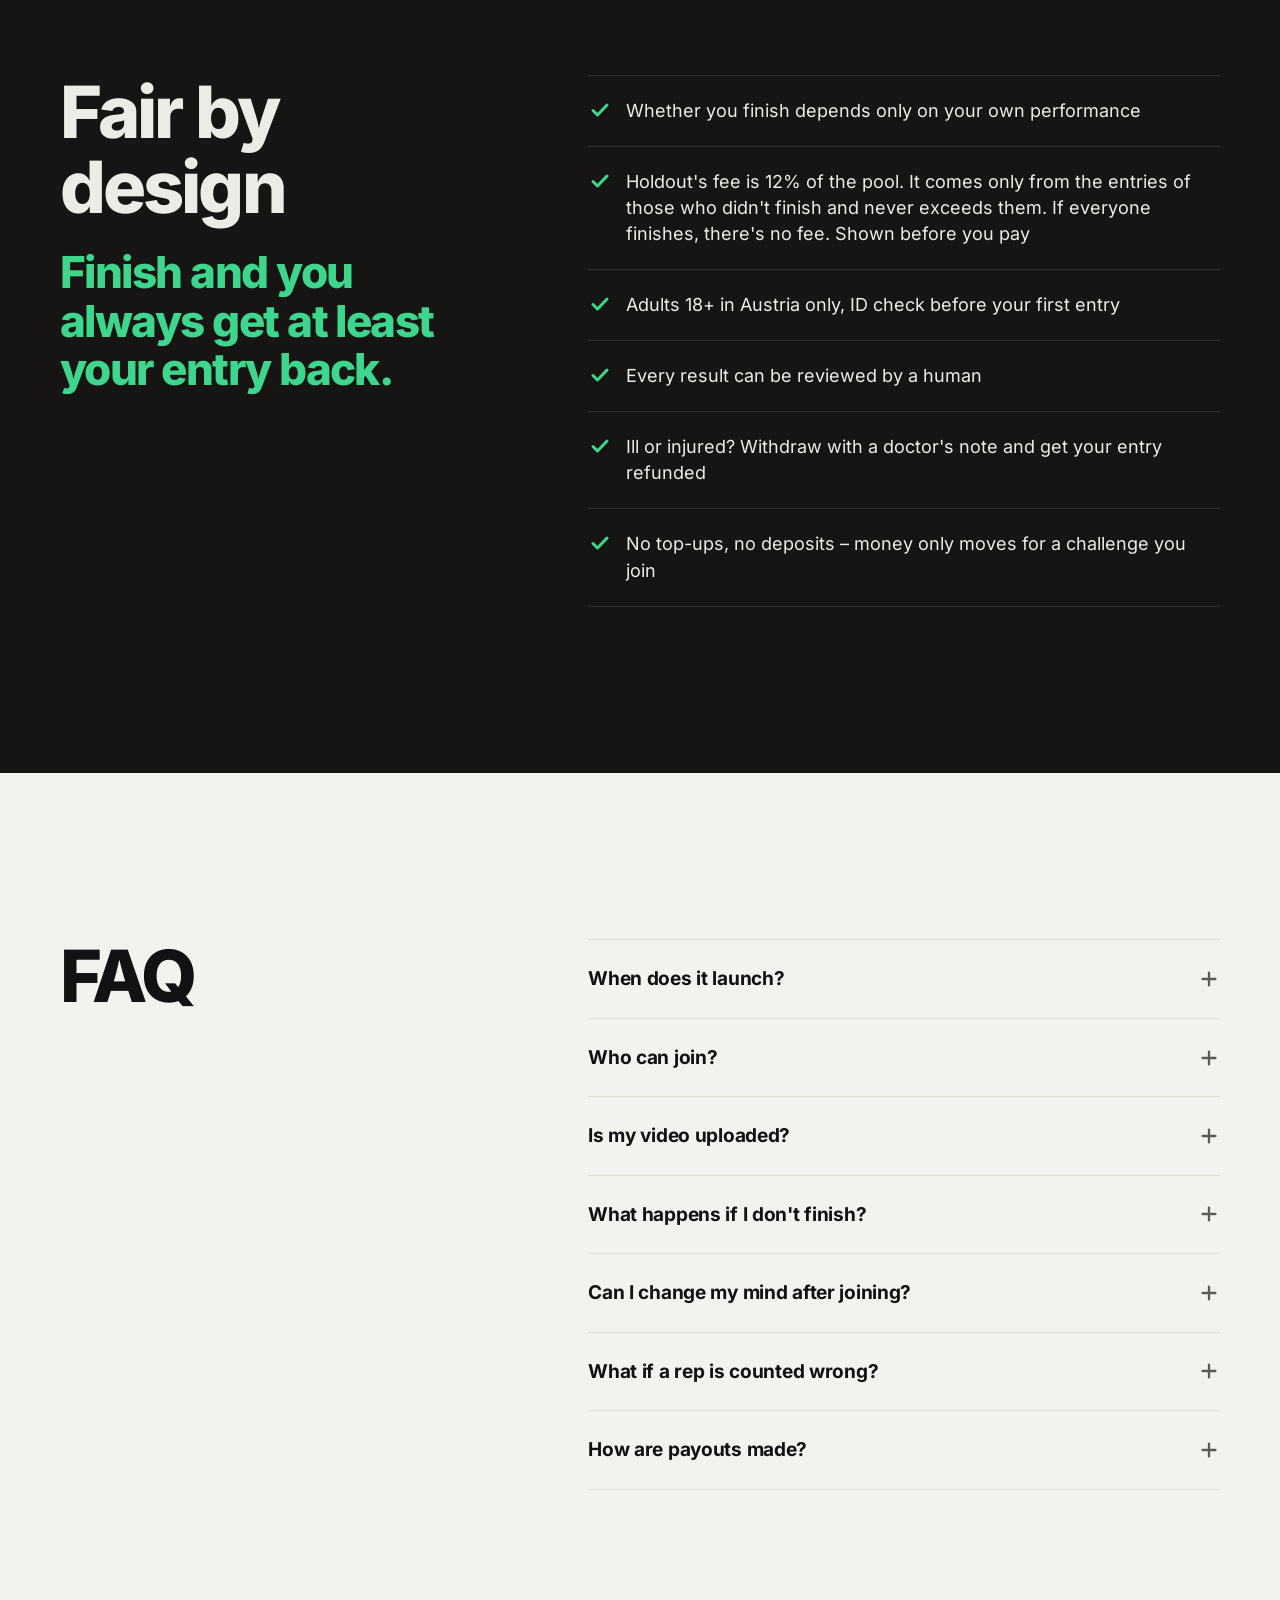
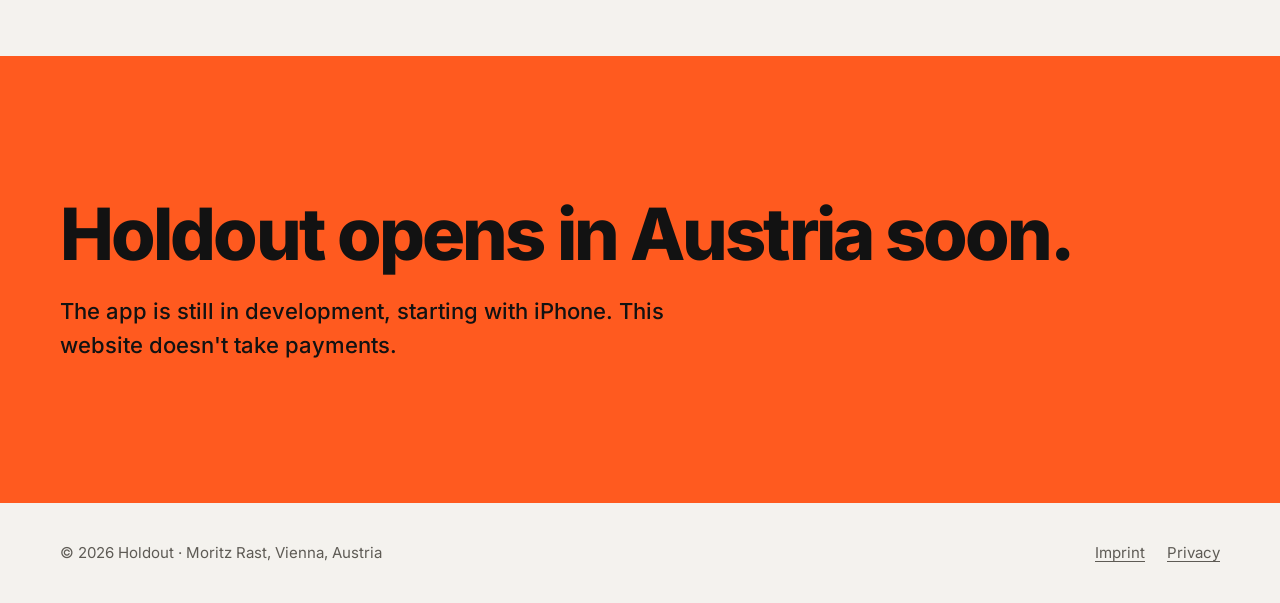
==== commit ac055a0d: "Fix overlapping step panels and top bar, remove 21-day theme (examples now 14 days), calmer first sc" ====
--- a/index.html
+++ b/index.html
@@ -25,8 +25,8 @@
   <link rel="icon" href="favicon.svg" type="image/svg+xml">
   <link rel="apple-touch-icon" href="assets/apple-touch-icon.png">
   <link rel="preload" href="assets/fonts/inter.woff2" as="font" type="font/woff2" crossorigin>
-  <link rel="stylesheet" href="assets/styles.css">
-  <script src="assets/site.js" defer></script>
+  <link rel="stylesheet" href="assets/styles.css?v=3">
+  <script src="assets/site.js?v=3" defer></script>
 </head>
 <body>
   <a class="skip" href="#main">Skip to content</a>
@@ -44,23 +44,22 @@
         <div class="hero-grid">
           <div class="hero-copy">
             <h1 class="rise" id="hero-title"><span>Put something on the line.</span> <span>Then show up<span class="dot">.</span></span></h1>
-            <p class="lead rise rise-2">Holdout is a home fitness challenge app. Join a challenge with an entry you choose, do your workouts in front of your phone camera, and finish to get your entry back, plus a share of what remains from those who didn't.</p>
+            <p class="lead rise rise-2">A home fitness challenge app. Choose an entry, work out in front of your phone camera, and finish to get your entry back plus a share.</p>
             <div class="action rise rise-3">
               <a class="button" href="#how-title">See how it works</a>
-              <p class="note">Coming to iPhone in Austria first.<br>The app isn't available yet, and this website doesn't take payments.</p>
             </div>
           </div>
-          <div class="hero-phone rise rise-2"><div class="phone" role="img" aria-label="The Holdout app on a phone, with example numbers: day 12 of 21, 12 days in a row, and 40 of 40 push-ups done with a green check mark."><div class="screen"><div class="scr">
+          <div class="hero-phone rise rise-2"><div class="phone" role="img" aria-label="The Holdout app on a phone, with example numbers: day 12 of 14, 12 days in a row, and 40 of 40 push-ups done with a green check mark."><div class="screen"><div class="scr">
   <div class="s-top"><span class="s-logo">holdout<i>.</i></span><span>Sat, 10 Oct</span></div>
   <p class="s-hello">Nice work, Lena</p>
-  <p class="s-title">Day 12 of 21</p>
-  <div class="s-card"><div class="s-row"><span class="s-strong">12 days in a row</span><span class="s-muted">9 to go</span></div><div class="s-chain"><i class="on"></i><i class="on"></i><i class="on"></i><i class="on"></i><i class="on"></i><i class="on"></i><i class="on"></i><i class="on"></i><i class="on"></i><i class="on"></i><i class="on"></i><i class="ok"></i><i></i><i></i><i></i><i></i><i></i><i></i><i></i><i></i><i></i></div></div>
+  <p class="s-title">Day 12 of 14</p>
+  <div class="s-card"><div class="s-row"><span class="s-strong">12 days in a row</span><span class="s-muted">2 to go</span></div><div class="s-chain s-chain-14"><i class="on"></i><i class="on"></i><i class="on"></i><i class="on"></i><i class="on"></i><i class="on"></i><i class="on"></i><i class="on"></i><i class="on"></i><i class="on"></i><i class="on"></i><i class="ok"></i><i></i><i></i></div></div>
   <div class="s-card">
     <div class="s-done"><span class="s-check"><svg viewBox="0 0 24 24" fill="none" aria-hidden="true"><path d="M5 12.5l4.5 4.5L19 7" stroke="currentColor" stroke-width="3" stroke-linecap="round" stroke-linejoin="round"/></svg></span><div><p class="s-big">40 / 40 push-ups</p><p class="s-ok">Done for today</p></div></div>
     <div class="s-pill"><svg viewBox="0 0 24 24" fill="none" stroke="currentColor" stroke-width="2" stroke-linecap="round" stroke-linejoin="round" aria-hidden="true"><rect x="4" y="5" width="16" height="16" rx="2.5"/><path d="M4 10h16M8 3v4M16 3v4"/></svg>Next workout: Sun 11 Oct</div>
   </div>
   <div class="s-stats"><div class="s-card"><span class="s-muted">Counted</span><p class="s-stat">40</p></div><div class="s-card"><span class="s-muted">Time</span><p class="s-stat">6:48</p></div><div class="s-card"><span class="s-muted">Still in</span><p class="s-stat">46/50</p></div></div>
-  <div class="s-card"><p class="s-strong">31 have finished today</p><p class="s-muted">Challenge ends 19 Oct</p></div>
+  <div class="s-card"><p class="s-strong">31 have finished today</p><p class="s-muted">Challenge ends 12 Oct</p></div>
   <div class="s-tabs"><span class="on"><svg viewBox="0 0 24 24" fill="none" stroke="currentColor" stroke-width="2" stroke-linecap="round" stroke-linejoin="round" aria-hidden="true"><path d="M4 11l8-7 8 7v9h-5v-6H9v6H4z"/></svg>Today</span><span><svg viewBox="0 0 24 24" fill="none" stroke="currentColor" stroke-width="2" stroke-linecap="round" stroke-linejoin="round" aria-hidden="true"><path d="M6 21V4h11l-2 4 2 4H6"/></svg>Challenges</span><span><svg viewBox="0 0 24 24" fill="none" stroke="currentColor" stroke-width="2" stroke-linecap="round" stroke-linejoin="round" aria-hidden="true"><rect x="3" y="6" width="18" height="14" rx="3"/><path d="M16 13h.01"/></svg>Wallet</span><span><svg viewBox="0 0 24 24" fill="none" stroke="currentColor" stroke-width="2" stroke-linecap="round" stroke-linejoin="round" aria-hidden="true"><circle cx="12" cy="8" r="4"/><path d="M4 21c1-4 4-6 8-6s7 2 8 6"/></svg>Profile</span></div>
 </div></div></div></div>
         </div>
@@ -77,9 +76,9 @@
               <h3>Choose</h3>
               <p>Pick a challenge and an entry, from €25.</p>
             </div>
-            <div class="phone" role="img" aria-label="App screen with example numbers: a 21-day push-up challenge at 40 a day, with entry options of 25, 50 and 100 euros and 100 euros selected. Finishing returns the entry plus a share. Missing a day sends the entry to the finishers."><div class="screen"><div class="scr">
+            <div class="phone" role="img" aria-label="App screen with example numbers: a 14-day push-up challenge at 40 a day, with entry options of 25, 50 and 100 euros and 100 euros selected. Finishing returns the entry plus a share. Missing a day sends the entry to the finishers."><div class="screen"><div class="scr">
   <div class="s-top"><span class="s-logo">holdout<i>.</i></span><span class="s-badge">Starts in 9 days</span></div>
-  <p class="s-hello">40 a day · 21 days</p>
+  <p class="s-hello">40 a day · 14 days</p>
   <p class="s-title">Push-up challenge</p>
   <div class="s-tiles">
     <div class="s-card"><span class="s-muted">Joined</span><p class="s-tile-num">27</p></div>
@@ -88,7 +87,7 @@
   <p class="s-ask">Choose your entry</p>
   <div class="s-choices"><span>€25</span><span>€50</span><span class="on">€100</span><span>Other</span></div>
   <div class="s-card">
-    <div class="s-outcome"><span class="s-mark"><svg viewBox="0 0 24 24" fill="none" aria-hidden="true"><path d="M5 12.5l4.5 4.5L19 7" stroke="currentColor" stroke-width="3" stroke-linecap="round" stroke-linejoin="round"/></svg></span>Finish all 21 days<b class="s-ok">€100 + share</b></div>
+    <div class="s-outcome"><span class="s-mark"><svg viewBox="0 0 24 24" fill="none" aria-hidden="true"><path d="M5 12.5l4.5 4.5L19 7" stroke="currentColor" stroke-width="3" stroke-linecap="round" stroke-linejoin="round"/></svg></span>Finish every day<b class="s-ok">€100 + share</b></div>
     <div class="s-outcome"><span class="s-mark off"><svg viewBox="0 0 24 24" fill="none" aria-hidden="true"><path d="M6 6l12 12M18 6L6 18" stroke="currentColor" stroke-width="3" stroke-linecap="round"/></svg></span>Miss a day<b class="s-muted">€100 to finishers</b></div>
   </div>
   <p class="s-rule">Ill or injured? Withdraw with a doctor's note and get your entry back.</p>
@@ -121,12 +120,12 @@
               <h3>Finish</h3>
               <p>Finish every day of the challenge and get at least your entry back, plus a share of what remains from the entries of those who didn't finish.</p>
             </div>
-            <div class="phone" role="img" aria-label="App result screen in orange with example numbers: 21 of 21, you finished. 100 euro entry back plus a 46 euro 66 share, 146 euro 66 in total."><div class="screen"><div class="scr scr-result">
-  <p class="s-over">21-day push-up challenge</p>
-  <p class="s-giant">21/21</p>
+            <div class="phone" role="img" aria-label="App result screen in orange with example numbers: 14 of 14, you finished. 100 euro entry back plus a 46 euro 66 share, 146 euro 66 in total."><div class="screen"><div class="scr scr-result">
+  <p class="s-over">14-day push-up challenge</p>
+  <p class="s-giant">14/14</p>
   <p class="s-finished">You finished.</p>
-  <p class="s-summary">840 push-ups. Not one day missed. 30 of 50 made it.</p>
-  <div class="s-chain"><i class="on"></i><i class="on"></i><i class="on"></i><i class="on"></i><i class="on"></i><i class="on"></i><i class="on"></i><i class="on"></i><i class="on"></i><i class="on"></i><i class="on"></i><i class="on"></i><i class="on"></i><i class="on"></i><i class="on"></i><i class="on"></i><i class="on"></i><i class="on"></i><i class="on"></i><i class="on"></i><i class="on"></i></div>
+  <p class="s-summary">560 push-ups. Not one day missed. 30 of 50 made it.</p>
+  <div class="s-chain s-chain-14"><i class="on"></i><i class="on"></i><i class="on"></i><i class="on"></i><i class="on"></i><i class="on"></i><i class="on"></i><i class="on"></i><i class="on"></i><i class="on"></i><i class="on"></i><i class="on"></i><i class="on"></i><i class="on"></i></div>
   <div class="s-receipt">
     <div><span>Your entry back</span><b>€100.00</b></div>
     <div><span>Your share</span><b class="plus">+ €46.66</b></div>
@@ -137,15 +136,15 @@
 </div></div></div>
           </li>
         </ol>
-        <p class="screens-note">Screens from the app in development, with an example 21-day challenge.</p>
+        <p class="screens-note">Screens from the app in development, with example numbers.</p>
       </div>
     </section>
 
     <section class="section miss" aria-labelledby="miss-title">
-      <div class="wrap in-view">
+      <div class="wrap">
         <h2 id="miss-title">Miss a day and you lose your entry.</h2>
         <p>Unless you withdraw with a doctor's note. That's what makes showing up matter, so we say it up front.</p>
-        <div class="chain miss-chain" aria-hidden="true"><i class="on"></i><i class="on"></i><i class="on"></i><i class="on"></i><i class="on"></i><i class="on"></i><i class="on"></i><i class="on"></i><i class="on"></i><i class="on"></i><i class="on"></i><i class="on"></i><i class="gone"></i><i class="after"></i><i class="after"></i><i class="after"></i><i class="after"></i><i class="after"></i><i class="after"></i><i class="after"></i><i class="after"></i></div>
+        <div class="chain miss-chain" aria-hidden="true"><i class="on"></i><i class="on"></i><i class="on"></i><i class="on"></i><i class="on"></i><i class="on"></i><i class="on"></i><i class="on"></i><i class="gone"></i><i class="after"></i><i class="after"></i><i class="after"></i><i class="after"></i><i class="after"></i></div>
       </div>
     </section>
 
@@ -185,9 +184,9 @@
         <h2 class="section-title" id="challenges-title">The challenges</h2>
         <p class="section-lead">Each challenge has its own daily target, shown before you join. Split it into as many sets as you like. Some examples:</p>
         <ul class="tiles" role="list">
-          <li class="tile in-view"><div class="tile-view"><svg class="" data-rest="0" data-pose="pushup" viewBox="0 270 390 240" aria-hidden="true"><circle class="bones-head" data-j="head" cx="296.0" cy="374.0" r="20"/><path class="bones-flesh" data-b="flesh-torso" stroke-width="26" d="M276.0 392.0 L175.4 434.3 L104.8 464.0 L62.0 482.0"/><path class="bones-flesh" data-b="flesh-arm" stroke-width="15" d="M276.0 392.0 L274.0 437.0 L272.0 482.0"/><path class="bones-line" data-b="line-neck" d="M296.0 374.0 L276.0 392.0"/><path class="bones-line" data-b="line-arm" d="M276.0 392.0 L274.0 437.0 L272.0 482.0"/><path class="bones-line" data-b="line-torso" d="M276.0 392.0 L175.4 434.3 L104.8 464.0 L62.0 482.0"/><circle class="bones-joint" data-j="head" cx="296.0" cy="374.0" r="6"/><circle class="bones-joint" data-j="shoulder" cx="276.0" cy="392.0" r="7"/><circle class="bones-joint" data-j="elbow" cx="274.0" cy="437.0" r="7"/><circle class="bones-joint" data-j="wrist" cx="272.0" cy="482.0" r="6"/><circle class="bones-joint" data-j="hip" cx="175.4" cy="434.3" r="7"/><circle class="bones-joint" data-j="knee" cx="104.8" cy="464.0" r="7"/><circle class="bones-joint" data-j="ankle" cx="62.0" cy="482.0" r="6"/></svg></div><div class="tile-body"><h3>Push-ups</h3><p class="tile-amount">40 <small>a day</small></p></div></li>
-          <li class="tile in-view"><div class="tile-view"><svg class="" data-rest="1" data-pose="squat" viewBox="0 262 390 240" aria-hidden="true"><circle class="bones-head" data-j="head" cx="232.0" cy="362.0" r="20"/><path class="bones-flesh" data-b="flesh-torso" stroke-width="26" d="M218.0 384.0 L182.0 432.0 L232.0 446.0 L195.0 480.0"/><path class="bones-flesh" data-b="flesh-arm" stroke-width="15" d="M218.0 384.0 L258.0 382.0 L296.0 384.0"/><path class="bones-line" data-b="line-neck" d="M232.0 362.0 L218.0 384.0"/><path class="bones-line" data-b="line-arm" d="M218.0 384.0 L258.0 382.0 L296.0 384.0"/><path class="bones-line" data-b="line-torso" d="M218.0 384.0 L182.0 432.0 L232.0 446.0 L195.0 480.0"/><circle class="bones-joint" data-j="head" cx="232.0" cy="362.0" r="6"/><circle class="bones-joint" data-j="shoulder" cx="218.0" cy="384.0" r="7"/><circle class="bones-joint" data-j="elbow" cx="258.0" cy="382.0" r="7"/><circle class="bones-joint" data-j="wrist" cx="296.0" cy="384.0" r="6"/><circle class="bones-joint" data-j="hip" cx="182.0" cy="432.0" r="7"/><circle class="bones-joint" data-j="knee" cx="232.0" cy="446.0" r="7"/><circle class="bones-joint" data-j="ankle" cx="195.0" cy="480.0" r="6"/></svg></div><div class="tile-body"><h3>Squats</h3><p class="tile-amount">60 <small>a day</small></p></div></li>
-          <li class="tile in-view"><div class="tile-view"><svg class="" data-rest="0" data-pose="plank" viewBox="0 270 390 240" aria-hidden="true"><circle class="bones-head" data-j="head" cx="302.0" cy="390.0" r="20"/><path class="bones-flesh" data-b="flesh-torso" stroke-width="26" d="M282.0 404.0 L178.6 440.7 L106.0 466.4 L62.0 482.0"/><path class="bones-flesh" data-b="flesh-arm" stroke-width="15" d="M282.0 404.0 L282.0 470.0 L332.0 478.0"/><path class="bones-line" data-b="line-neck" d="M302.0 390.0 L282.0 404.0"/><path class="bones-line" data-b="line-arm" d="M282.0 404.0 L282.0 470.0 L332.0 478.0"/><path class="bones-line" data-b="line-torso" d="M282.0 404.0 L178.6 440.7 L106.0 466.4 L62.0 482.0"/><circle class="bones-joint" data-j="head" cx="302.0" cy="390.0" r="6"/><circle class="bones-joint" data-j="shoulder" cx="282.0" cy="404.0" r="7"/><circle class="bones-joint" data-j="elbow" cx="282.0" cy="470.0" r="7"/><circle class="bones-joint" data-j="wrist" cx="332.0" cy="478.0" r="6"/><circle class="bones-joint" data-j="hip" cx="178.6" cy="440.7" r="7"/><circle class="bones-joint" data-j="knee" cx="106.0" cy="466.4" r="7"/><circle class="bones-joint" data-j="ankle" cx="62.0" cy="482.0" r="6"/></svg></div><div class="tile-body"><h3>Plank</h3><p class="tile-amount">2:00 <small>a day</small></p></div></li>
+          <li class="tile"><div class="tile-view"><svg class="" data-rest="0" data-pose="pushup" viewBox="0 270 390 240" aria-hidden="true"><circle class="bones-head" data-j="head" cx="296.0" cy="374.0" r="20"/><path class="bones-flesh" data-b="flesh-torso" stroke-width="26" d="M276.0 392.0 L175.4 434.3 L104.8 464.0 L62.0 482.0"/><path class="bones-flesh" data-b="flesh-arm" stroke-width="15" d="M276.0 392.0 L274.0 437.0 L272.0 482.0"/><path class="bones-line" data-b="line-neck" d="M296.0 374.0 L276.0 392.0"/><path class="bones-line" data-b="line-arm" d="M276.0 392.0 L274.0 437.0 L272.0 482.0"/><path class="bones-line" data-b="line-torso" d="M276.0 392.0 L175.4 434.3 L104.8 464.0 L62.0 482.0"/><circle class="bones-joint" data-j="head" cx="296.0" cy="374.0" r="6"/><circle class="bones-joint" data-j="shoulder" cx="276.0" cy="392.0" r="7"/><circle class="bones-joint" data-j="elbow" cx="274.0" cy="437.0" r="7"/><circle class="bones-joint" data-j="wrist" cx="272.0" cy="482.0" r="6"/><circle class="bones-joint" data-j="hip" cx="175.4" cy="434.3" r="7"/><circle class="bones-joint" data-j="knee" cx="104.8" cy="464.0" r="7"/><circle class="bones-joint" data-j="ankle" cx="62.0" cy="482.0" r="6"/></svg></div><div class="tile-body"><h3>Push-ups</h3><p class="tile-amount">40 <small>a day</small></p></div></li>
+          <li class="tile"><div class="tile-view"><svg class="" data-rest="1" data-pose="squat" viewBox="0 262 390 240" aria-hidden="true"><circle class="bones-head" data-j="head" cx="232.0" cy="362.0" r="20"/><path class="bones-flesh" data-b="flesh-torso" stroke-width="26" d="M218.0 384.0 L182.0 432.0 L232.0 446.0 L195.0 480.0"/><path class="bones-flesh" data-b="flesh-arm" stroke-width="15" d="M218.0 384.0 L258.0 382.0 L296.0 384.0"/><path class="bones-line" data-b="line-neck" d="M232.0 362.0 L218.0 384.0"/><path class="bones-line" data-b="line-arm" d="M218.0 384.0 L258.0 382.0 L296.0 384.0"/><path class="bones-line" data-b="line-torso" d="M218.0 384.0 L182.0 432.0 L232.0 446.0 L195.0 480.0"/><circle class="bones-joint" data-j="head" cx="232.0" cy="362.0" r="6"/><circle class="bones-joint" data-j="shoulder" cx="218.0" cy="384.0" r="7"/><circle class="bones-joint" data-j="elbow" cx="258.0" cy="382.0" r="7"/><circle class="bones-joint" data-j="wrist" cx="296.0" cy="384.0" r="6"/><circle class="bones-joint" data-j="hip" cx="182.0" cy="432.0" r="7"/><circle class="bones-joint" data-j="knee" cx="232.0" cy="446.0" r="7"/><circle class="bones-joint" data-j="ankle" cx="195.0" cy="480.0" r="6"/></svg></div><div class="tile-body"><h3>Squats</h3><p class="tile-amount">60 <small>a day</small></p></div></li>
+          <li class="tile"><div class="tile-view"><svg class="" data-rest="0" data-pose="plank" viewBox="0 270 390 240" aria-hidden="true"><circle class="bones-head" data-j="head" cx="302.0" cy="390.0" r="20"/><path class="bones-flesh" data-b="flesh-torso" stroke-width="26" d="M282.0 404.0 L178.6 440.7 L106.0 466.4 L62.0 482.0"/><path class="bones-flesh" data-b="flesh-arm" stroke-width="15" d="M282.0 404.0 L282.0 470.0 L332.0 478.0"/><path class="bones-line" data-b="line-neck" d="M302.0 390.0 L282.0 404.0"/><path class="bones-line" data-b="line-arm" d="M282.0 404.0 L282.0 470.0 L332.0 478.0"/><path class="bones-line" data-b="line-torso" d="M282.0 404.0 L178.6 440.7 L106.0 466.4 L62.0 482.0"/><circle class="bones-joint" data-j="head" cx="302.0" cy="390.0" r="6"/><circle class="bones-joint" data-j="shoulder" cx="282.0" cy="404.0" r="7"/><circle class="bones-joint" data-j="elbow" cx="282.0" cy="470.0" r="7"/><circle class="bones-joint" data-j="wrist" cx="332.0" cy="478.0" r="6"/><circle class="bones-joint" data-j="hip" cx="178.6" cy="440.7" r="7"/><circle class="bones-joint" data-j="knee" cx="106.0" cy="466.4" r="7"/><circle class="bones-joint" data-j="ankle" cx="62.0" cy="482.0" r="6"/></svg></div><div class="tile-body"><h3>Plank</h3><p class="tile-amount">2:00 <small>a day</small></p></div></li>
         </ul>
       </div>
     </section>
@@ -247,9 +246,8 @@
 
     <section class="finale" aria-labelledby="closing-title">
       <div class="wrap">
-        <h2 id="closing-title">You finished the page.</h2>
-        <div class="finale-chain" aria-hidden="true"><i></i><i></i><i></i><i></i><i></i><i></i><i></i><i></i><i></i><i></i><i></i><i></i><i></i><i></i><i></i><i></i><i></i><i></i><i></i><i></i><i></i></div>
-        <p class="finale-text">The app comes next. Holdout opens in Austria soon.</p>
+        <h2 id="closing-title">Holdout opens in Austria soon.</h2>
+        <p class="finale-text">The app is still in development, starting with iPhone. This website doesn't take payments.</p>
       </div>
     </section>
   </main>
--- a/assets/styles.css
+++ b/assets/styles.css
@@ -235,7 +235,7 @@
 }
 
 .hero h1 {
-  font-size: clamp(2.75rem, 8.2vw, 6.75rem);
+  font-size: clamp(2.75rem, 7vw, 5.75rem);
   line-height: 1;
   letter-spacing: -0.045em;
 }
@@ -244,11 +244,11 @@
   display: grid;
   align-content: center;
   justify-items: start;
-  gap: 28px;
+  gap: 32px;
 }
 
 .lead {
-  max-width: 33em;
+  max-width: 24em;
   color: var(--muted);
   font-size: clamp(1.125rem, 1.6vw, 1.3125rem);
   line-height: 1.5;
@@ -291,46 +291,6 @@
 .chain .now {
   background: var(--orange);
   transform: scale(1.04);
-}
-
-/* Scroll progress: the page is the challenge */
-
-.progress {
-  position: fixed;
-  inset: 0 0 auto;
-  z-index: 20;
-  opacity: 0;
-  pointer-events: none;
-  transform: translateY(-12px);
-  transition: opacity 200ms ease, transform 200ms ease;
-}
-
-.progress.show {
-  opacity: 1;
-  transform: none;
-}
-
-.progress-bar {
-  display: grid;
-  grid-template-columns: repeat(21, 1fr);
-  gap: 3px;
-  padding: 5px;
-}
-
-.progress-bar i {
-  height: 6px;
-  border-radius: 3px;
-  background: var(--track);
-  box-shadow: 0 0 0 1px var(--bg);
-  transition: background-color 180ms ease;
-}
-
-.progress-bar .on {
-  background: var(--ink);
-}
-
-.progress-bar .now {
-  background: var(--orange);
 }
 
 /* Phone */
@@ -479,6 +439,11 @@
   background: var(--sunk);
 }
 
+.s-chain-14 {
+  grid-template-columns: repeat(14, 1fr);
+  gap: calc(4 * var(--u));
+}
+
 .s-chain .on {
   background: var(--ink);
 }
@@ -1487,7 +1452,8 @@
 .finale .wrap {
   display: grid;
   justify-items: start;
-  padding-block: clamp(72px, 10vw, 128px);
+  gap: 24px;
+  padding-block: clamp(88px, 11vw, 144px);
 }
 
 .finale h2 {
@@ -1495,20 +1461,6 @@
   font-size: clamp(2.25rem, 6vw, 4.5rem);
   line-height: 1.02;
   letter-spacing: -0.04em;
-}
-
-.finale-chain {
-  display: grid;
-  grid-template-columns: repeat(21, 1fr);
-  gap: clamp(2px, 0.5vw, 6px);
-  width: 100%;
-  margin-block: clamp(24px, 4vw, 40px);
-}
-
-.finale-chain i {
-  height: clamp(16px, 3.2vw, 40px);
-  border-radius: clamp(3px, 0.7vw, 9px);
-  background: #121212;
 }
 
 .finale-text {
@@ -1598,12 +1550,12 @@
 
 @media (min-width: 720px) {
   .chain {
-    grid-template-columns: repeat(21, 1fr);
-    gap: clamp(4px, 0.7vw, 10px);
+    grid-template-columns: repeat(14, 1fr);
+    gap: clamp(6px, 0.9vw, 12px);
   }
 
   .chain i {
-    aspect-ratio: 0.72;
+    aspect-ratio: 0.9;
   }
 }
 
@@ -1641,15 +1593,6 @@
   }
 }
 
-/* Panels stack on top of each other while scrolling, if the window is tall enough. */
-@media (min-width: 900px) and (min-height: 660px) {
-  .step {
-    position: sticky;
-    top: 32px;
-    box-shadow: 0 -18px 48px -24px var(--shadow);
-  }
-}
-
 /* Motion */
 
 @media (prefers-reduced-motion: no-preference) {
@@ -1686,13 +1629,6 @@
     }
   }
 
-  @supports (animation-timeline: view()) {
-    .in-view {
-      animation: fade-up linear both;
-      animation-timeline: view();
-      animation-range: entry 0% entry 42%;
-    }
-  }
 }
 
 @keyframes rise {
@@ -1709,12 +1645,6 @@
   }
 }
 
-@keyframes fade-up {
-  from {
-    opacity: 0;
-    transform: translateY(28px);
-  }
-}
 
 @media (prefers-reduced-motion: reduce) {
   *,
@@ -1740,9 +1670,7 @@
   }
 
   .chain i,
-  .progress-bar i,
   .pool-people i,
-  .finale-chain i,
   .s-chain i {
     border: 1px solid CanvasText;
   }
@@ -1750,7 +1678,6 @@
   .chain .on,
   .chain .now,
   .pool-people .in,
-  .finale-chain i,
   .s-chain .on,
   .s-chain .ok {
     background: CanvasText;
@@ -1768,7 +1695,6 @@
     --line: #bbb;
   }
 
-  .progress,
   .skip,
   .button,
   .phone,
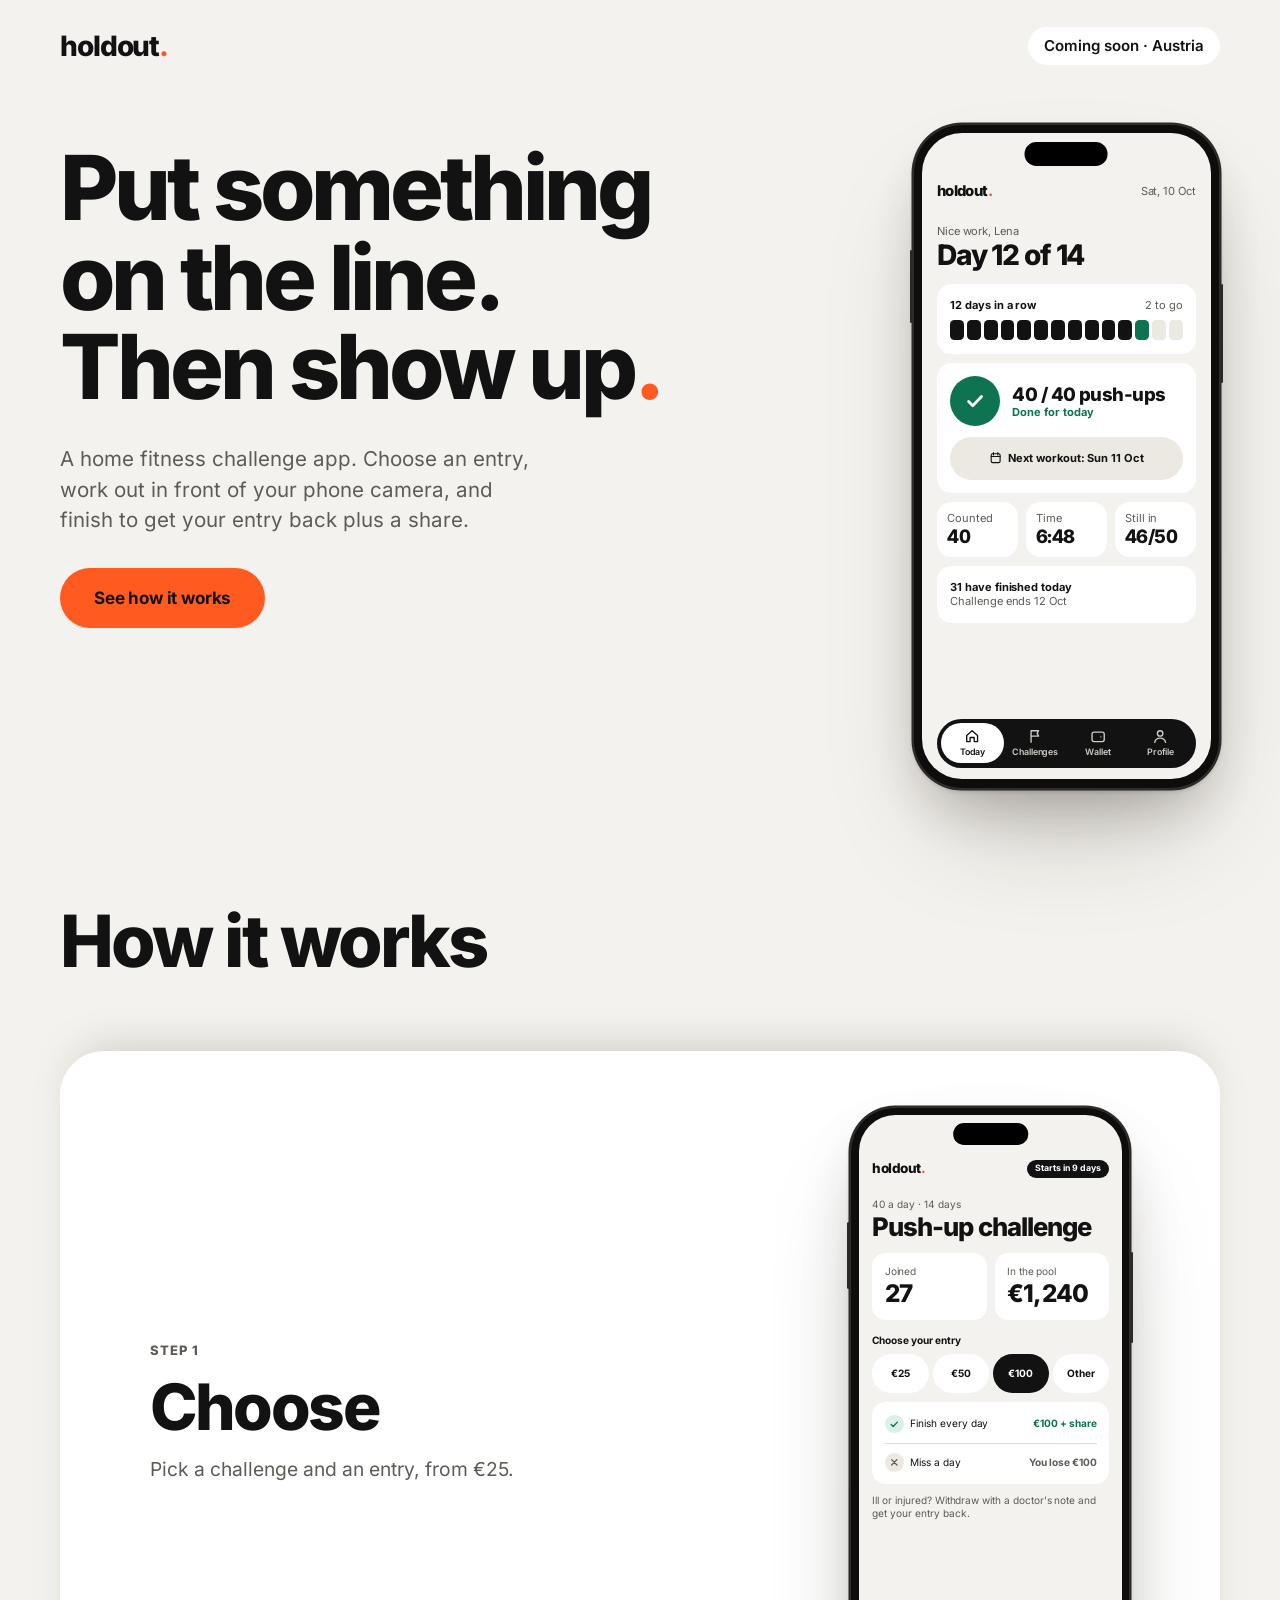
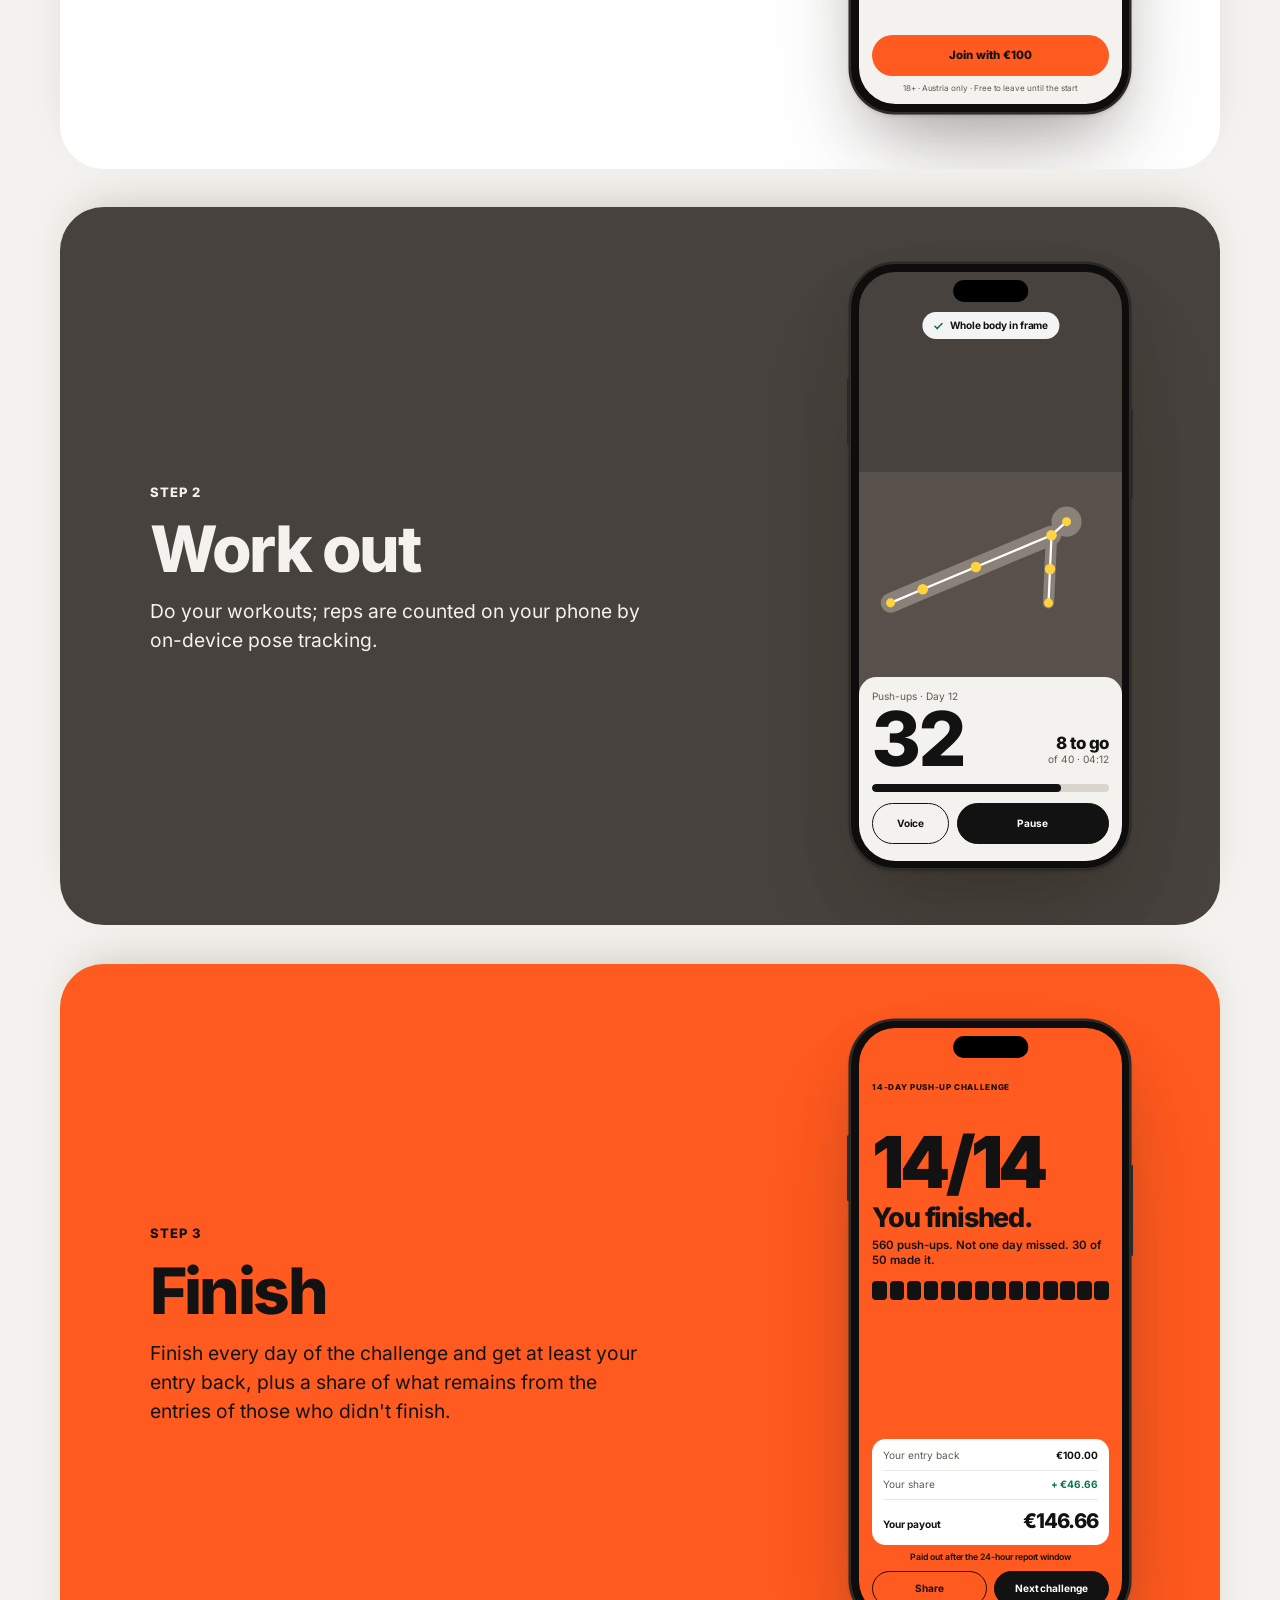
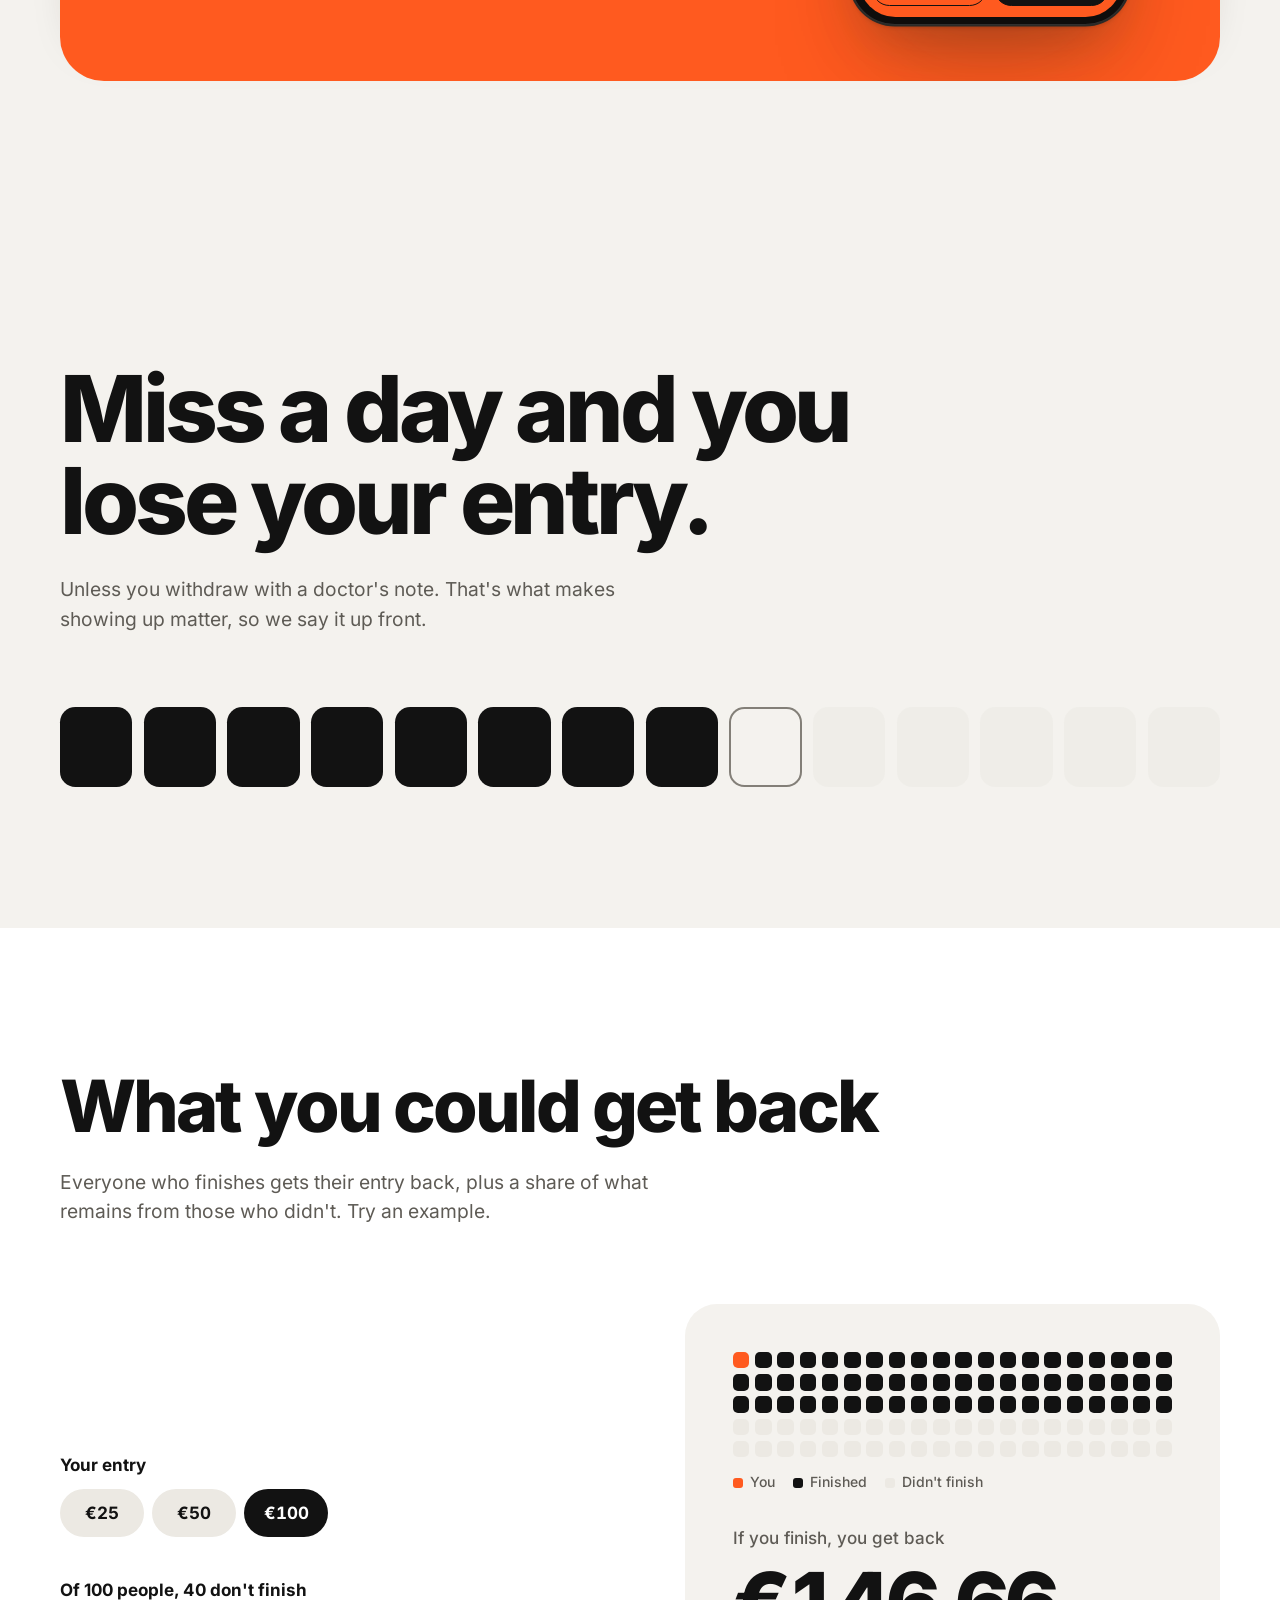
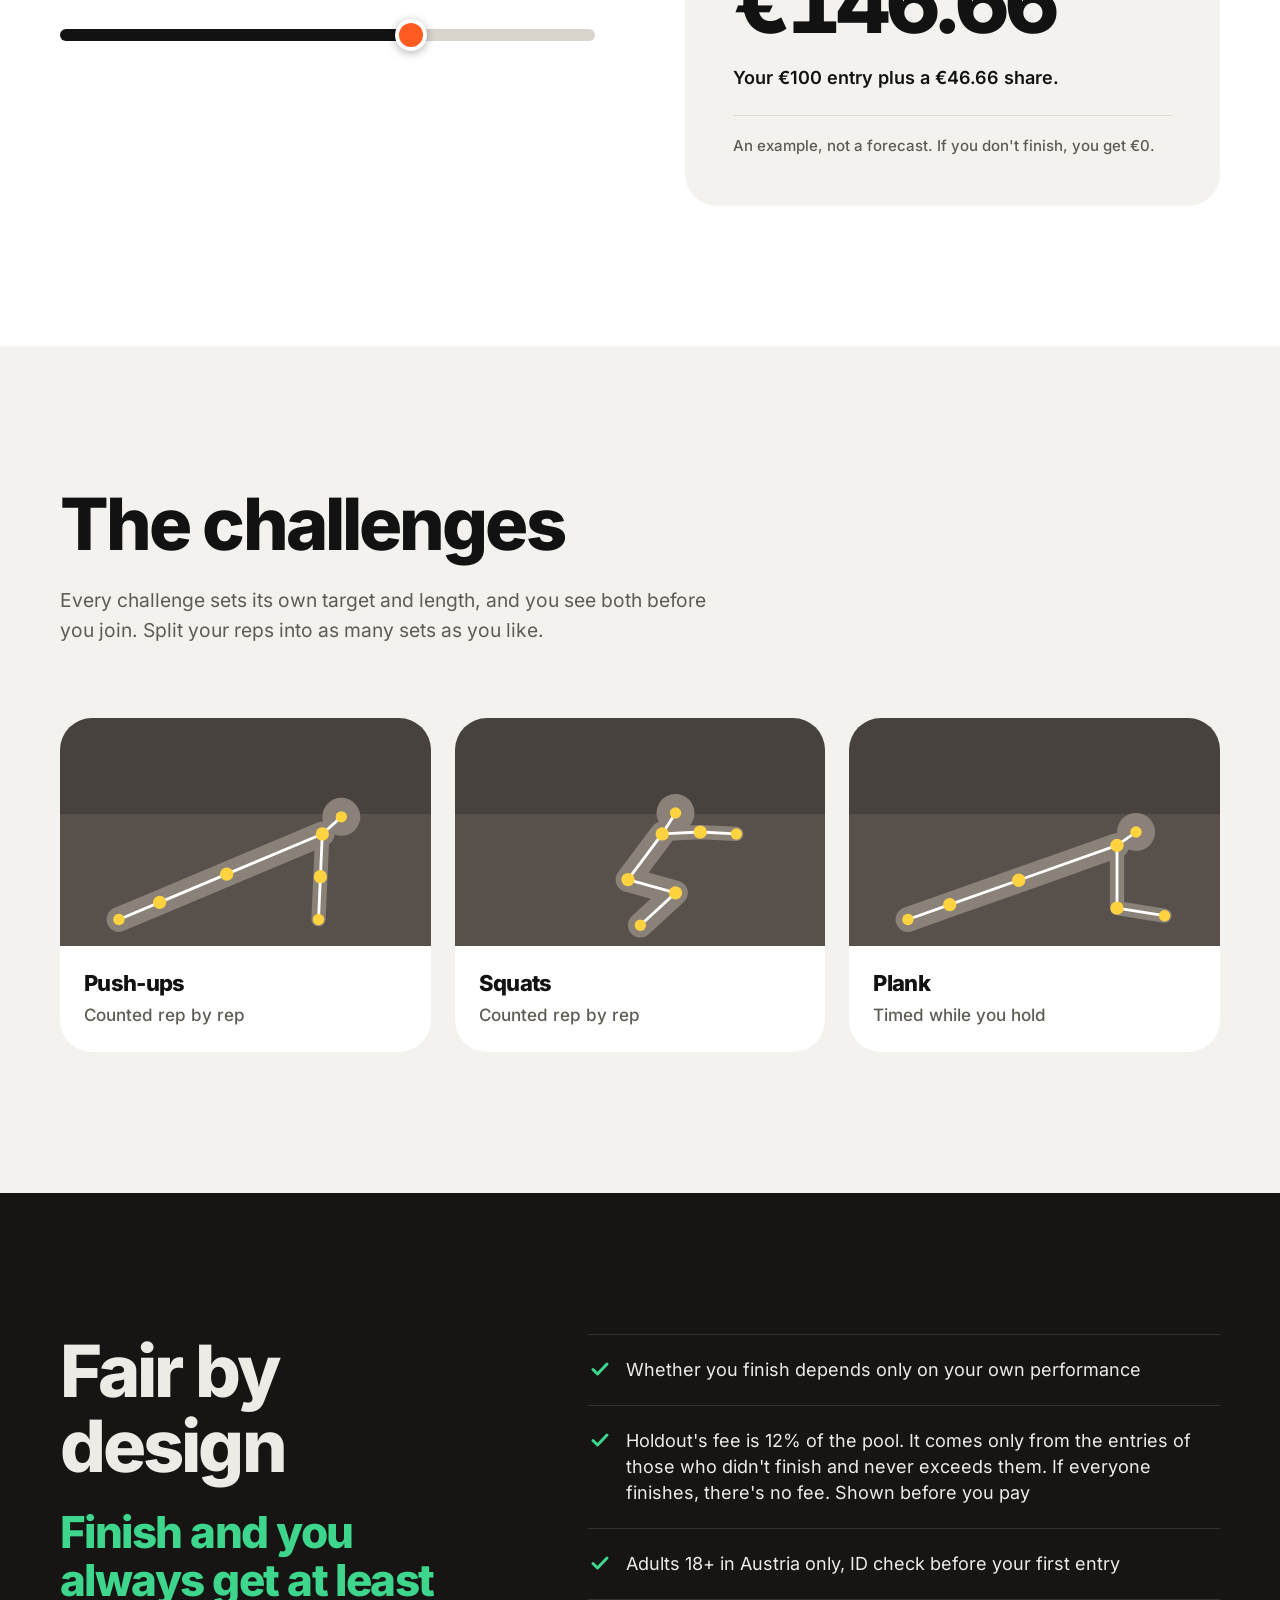
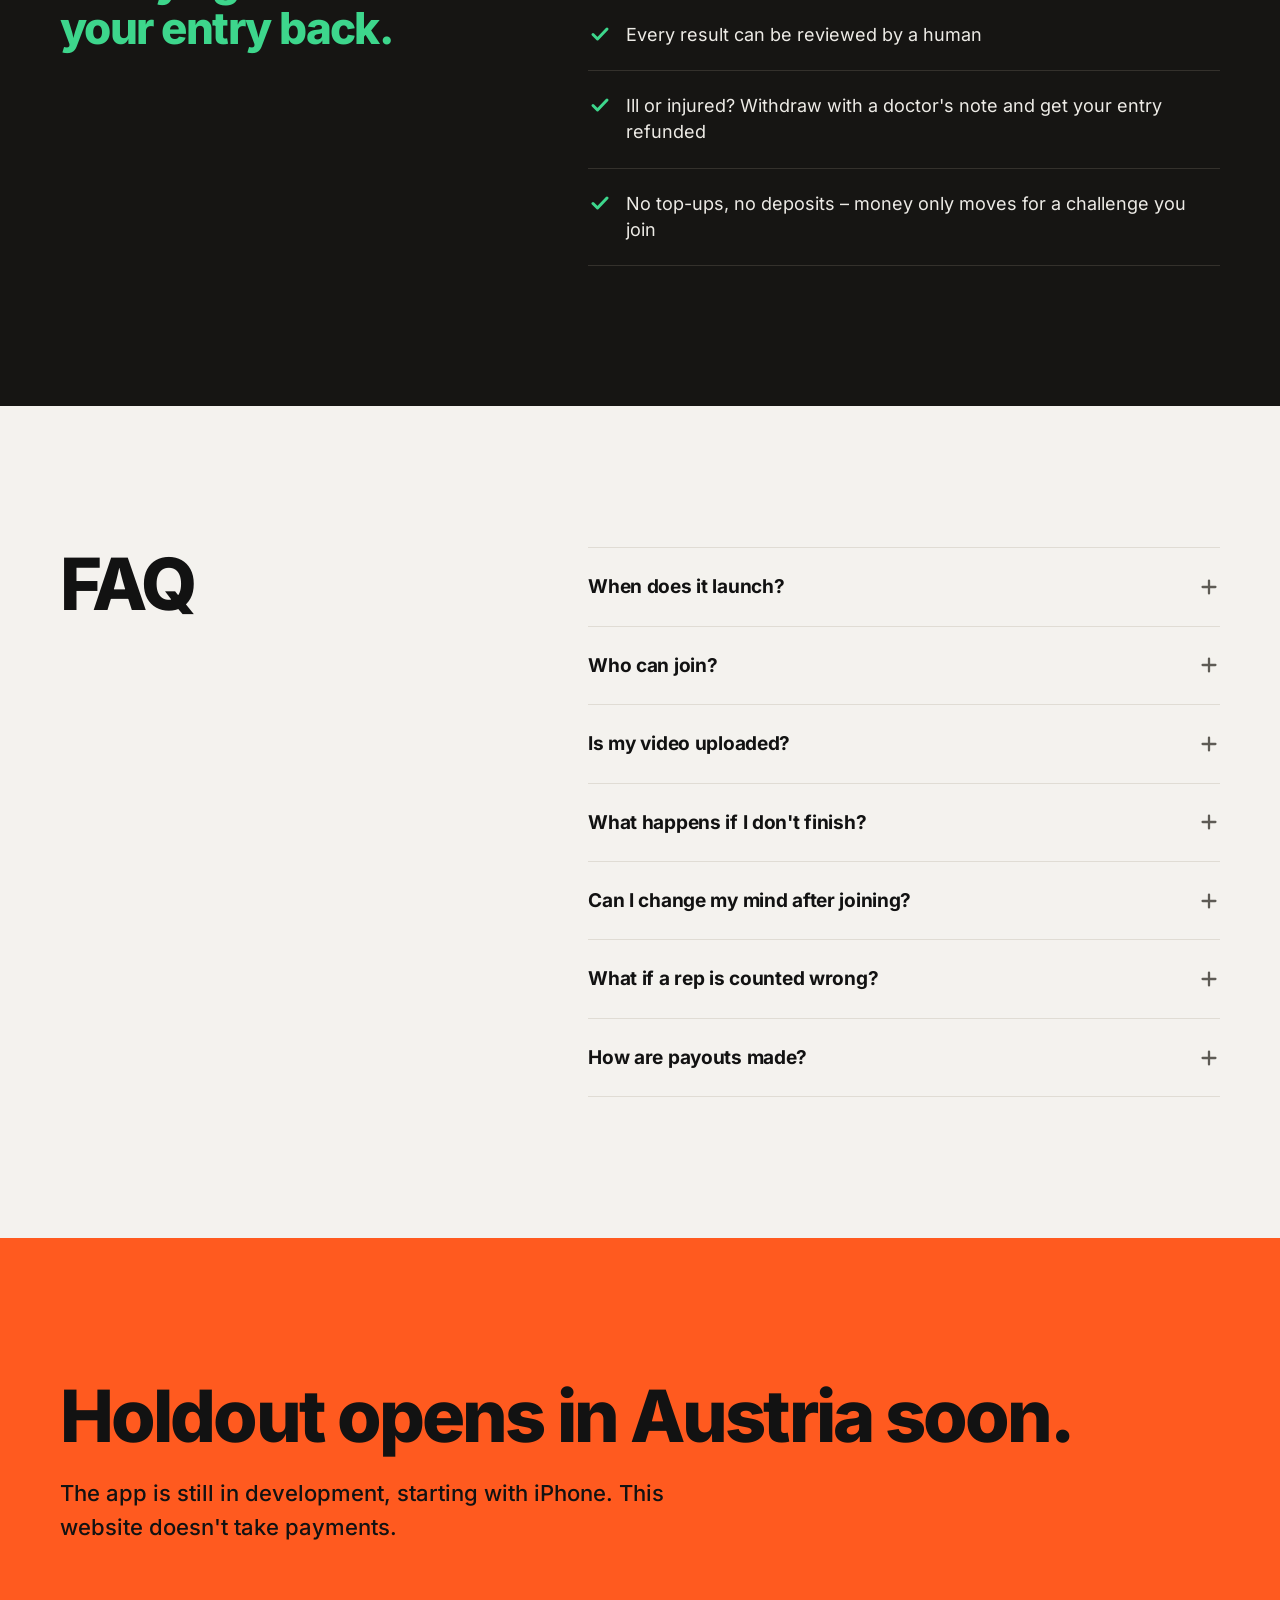
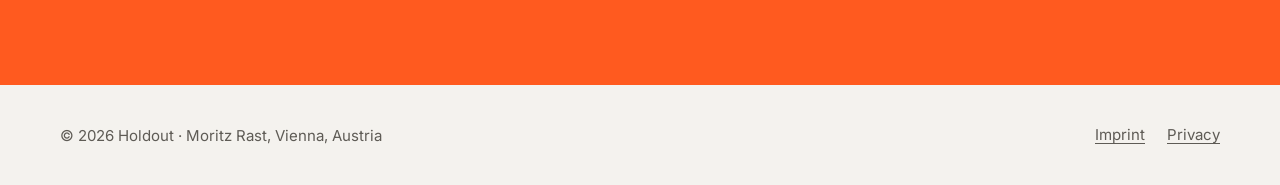
==== commit e5175a49: "Stacking step cards back (staggered, sized to fit the window), headline higher, no pause buttons or " ====
--- a/index.html
+++ b/index.html
@@ -25,8 +25,8 @@
   <link rel="icon" href="favicon.svg" type="image/svg+xml">
   <link rel="apple-touch-icon" href="assets/apple-touch-icon.png">
   <link rel="preload" href="assets/fonts/inter.woff2" as="font" type="font/woff2" crossorigin>
-  <link rel="stylesheet" href="assets/styles.css?v=3">
-  <script src="assets/site.js?v=3" defer></script>
+  <link rel="stylesheet" href="assets/styles.css?v=4">
+  <script src="assets/site.js?v=4" defer></script>
 </head>
 <body>
   <a class="skip" href="#main">Skip to content</a>
@@ -76,7 +76,7 @@
               <h3>Choose</h3>
               <p>Pick a challenge and an entry, from €25.</p>
             </div>
-            <div class="phone" role="img" aria-label="App screen with example numbers: a 14-day push-up challenge at 40 a day, with entry options of 25, 50 and 100 euros and 100 euros selected. Finishing returns the entry plus a share. Missing a day sends the entry to the finishers."><div class="screen"><div class="scr">
+            <div class="phone" role="img" aria-label="App screen with example numbers: a 14-day push-up challenge at 40 a day, with entry options of 25, 50 and 100 euros and 100 euros selected. Finishing returns the entry plus a share. Missing a day loses the entry."><div class="screen"><div class="scr">
   <div class="s-top"><span class="s-logo">holdout<i>.</i></span><span class="s-badge">Starts in 9 days</span></div>
   <p class="s-hello">40 a day · 14 days</p>
   <p class="s-title">Push-up challenge</p>
@@ -88,7 +88,7 @@
   <div class="s-choices"><span>€25</span><span>€50</span><span class="on">€100</span><span>Other</span></div>
   <div class="s-card">
     <div class="s-outcome"><span class="s-mark"><svg viewBox="0 0 24 24" fill="none" aria-hidden="true"><path d="M5 12.5l4.5 4.5L19 7" stroke="currentColor" stroke-width="3" stroke-linecap="round" stroke-linejoin="round"/></svg></span>Finish every day<b class="s-ok">€100 + share</b></div>
-    <div class="s-outcome"><span class="s-mark off"><svg viewBox="0 0 24 24" fill="none" aria-hidden="true"><path d="M6 6l12 12M18 6L6 18" stroke="currentColor" stroke-width="3" stroke-linecap="round"/></svg></span>Miss a day<b class="s-muted">€100 to finishers</b></div>
+    <div class="s-outcome"><span class="s-mark off"><svg viewBox="0 0 24 24" fill="none" aria-hidden="true"><path d="M6 6l12 12M18 6L6 18" stroke="currentColor" stroke-width="3" stroke-linecap="round"/></svg></span>Miss a day<b class="s-muted">You lose €100</b></div>
   </div>
   <p class="s-rule">Ill or injured? Withdraw with a doctor's note and get your entry back.</p>
   <div class="s-cta">Join with €100</div>
@@ -136,7 +136,6 @@
 </div></div></div>
           </li>
         </ol>
-        <p class="screens-note">Screens from the app in development, with example numbers.</p>
       </div>
     </section>
 
@@ -163,30 +162,30 @@
               </div>
             </fieldset>
             <div>
-              <label class="control-label" for="missed">Out of every 10 people, <span data-out="missed">4</span> don't finish</label>
-              <input class="slider" id="missed" type="range" min="0" max="6" step="1" value="4" data-missed>
-              <div class="pool-people" aria-hidden="true"><i class="in"></i><i class="in"></i><i class="in"></i><i class="in"></i><i class="in"></i><i class="in"></i><i></i><i></i><i></i><i></i></div>
+              <label class="control-label" for="missed">Of 100 people, <span data-out="missed">40</span> don't finish</label>
+              <input class="slider" id="missed" type="range" min="0" max="60" step="1" value="40" data-missed>
             </div>
           </div>
           <div class="ledger-card">
+            <div class="pool-people" aria-hidden="true"><i class="you"></i><i class="in"></i><i class="in"></i><i class="in"></i><i class="in"></i><i class="in"></i><i class="in"></i><i class="in"></i><i class="in"></i><i class="in"></i><i class="in"></i><i class="in"></i><i class="in"></i><i class="in"></i><i class="in"></i><i class="in"></i><i class="in"></i><i class="in"></i><i class="in"></i><i class="in"></i><i class="in"></i><i class="in"></i><i class="in"></i><i class="in"></i><i class="in"></i><i class="in"></i><i class="in"></i><i class="in"></i><i class="in"></i><i class="in"></i><i class="in"></i><i class="in"></i><i class="in"></i><i class="in"></i><i class="in"></i><i class="in"></i><i class="in"></i><i class="in"></i><i class="in"></i><i class="in"></i><i class="in"></i><i class="in"></i><i class="in"></i><i class="in"></i><i class="in"></i><i class="in"></i><i class="in"></i><i class="in"></i><i class="in"></i><i class="in"></i><i class="in"></i><i class="in"></i><i class="in"></i><i class="in"></i><i class="in"></i><i class="in"></i><i class="in"></i><i class="in"></i><i class="in"></i><i class="in"></i><i></i><i></i><i></i><i></i><i></i><i></i><i></i><i></i><i></i><i></i><i></i><i></i><i></i><i></i><i></i><i></i><i></i><i></i><i></i><i></i><i></i><i></i><i></i><i></i><i></i><i></i><i></i><i></i><i></i><i></i><i></i><i></i><i></i><i></i><i></i><i></i><i></i><i></i><i></i><i></i></div>
+            <p class="pool-key" aria-hidden="true"><span class="key-you">You</span><span class="key-in">Finished</span><span class="key-out">Didn't finish</span></p>
             <p class="result-label">If you finish, you get back</p>
             <p class="result-amount" data-out="each" aria-live="polite">€146.66</p>
             <p class="result-split" data-out="split">Your €100 entry plus a €46.66 share.</p>
-            <p class="result-other">If you don't finish, you get €0.</p>
+            <p class="result-other">An example, not a forecast. If you don't finish, you get €0.</p>
           </div>
         </div>
-        <p class="fine-print">An example, not a forecast. What you get depends on how many people finish, and shares are rounded down to the cent.</p>
       </div>
     </section>
 
     <section class="section" aria-labelledby="challenges-title">
       <div class="wrap">
         <h2 class="section-title" id="challenges-title">The challenges</h2>
-        <p class="section-lead">Each challenge has its own daily target, shown before you join. Split it into as many sets as you like. Some examples:</p>
+        <p class="section-lead">Every challenge sets its own target and length, and you see both before you join. Split your reps into as many sets as you like.</p>
         <ul class="tiles" role="list">
-          <li class="tile"><div class="tile-view"><svg class="" data-rest="0" data-pose="pushup" viewBox="0 270 390 240" aria-hidden="true"><circle class="bones-head" data-j="head" cx="296.0" cy="374.0" r="20"/><path class="bones-flesh" data-b="flesh-torso" stroke-width="26" d="M276.0 392.0 L175.4 434.3 L104.8 464.0 L62.0 482.0"/><path class="bones-flesh" data-b="flesh-arm" stroke-width="15" d="M276.0 392.0 L274.0 437.0 L272.0 482.0"/><path class="bones-line" data-b="line-neck" d="M296.0 374.0 L276.0 392.0"/><path class="bones-line" data-b="line-arm" d="M276.0 392.0 L274.0 437.0 L272.0 482.0"/><path class="bones-line" data-b="line-torso" d="M276.0 392.0 L175.4 434.3 L104.8 464.0 L62.0 482.0"/><circle class="bones-joint" data-j="head" cx="296.0" cy="374.0" r="6"/><circle class="bones-joint" data-j="shoulder" cx="276.0" cy="392.0" r="7"/><circle class="bones-joint" data-j="elbow" cx="274.0" cy="437.0" r="7"/><circle class="bones-joint" data-j="wrist" cx="272.0" cy="482.0" r="6"/><circle class="bones-joint" data-j="hip" cx="175.4" cy="434.3" r="7"/><circle class="bones-joint" data-j="knee" cx="104.8" cy="464.0" r="7"/><circle class="bones-joint" data-j="ankle" cx="62.0" cy="482.0" r="6"/></svg></div><div class="tile-body"><h3>Push-ups</h3><p class="tile-amount">40 <small>a day</small></p></div></li>
-          <li class="tile"><div class="tile-view"><svg class="" data-rest="1" data-pose="squat" viewBox="0 262 390 240" aria-hidden="true"><circle class="bones-head" data-j="head" cx="232.0" cy="362.0" r="20"/><path class="bones-flesh" data-b="flesh-torso" stroke-width="26" d="M218.0 384.0 L182.0 432.0 L232.0 446.0 L195.0 480.0"/><path class="bones-flesh" data-b="flesh-arm" stroke-width="15" d="M218.0 384.0 L258.0 382.0 L296.0 384.0"/><path class="bones-line" data-b="line-neck" d="M232.0 362.0 L218.0 384.0"/><path class="bones-line" data-b="line-arm" d="M218.0 384.0 L258.0 382.0 L296.0 384.0"/><path class="bones-line" data-b="line-torso" d="M218.0 384.0 L182.0 432.0 L232.0 446.0 L195.0 480.0"/><circle class="bones-joint" data-j="head" cx="232.0" cy="362.0" r="6"/><circle class="bones-joint" data-j="shoulder" cx="218.0" cy="384.0" r="7"/><circle class="bones-joint" data-j="elbow" cx="258.0" cy="382.0" r="7"/><circle class="bones-joint" data-j="wrist" cx="296.0" cy="384.0" r="6"/><circle class="bones-joint" data-j="hip" cx="182.0" cy="432.0" r="7"/><circle class="bones-joint" data-j="knee" cx="232.0" cy="446.0" r="7"/><circle class="bones-joint" data-j="ankle" cx="195.0" cy="480.0" r="6"/></svg></div><div class="tile-body"><h3>Squats</h3><p class="tile-amount">60 <small>a day</small></p></div></li>
-          <li class="tile"><div class="tile-view"><svg class="" data-rest="0" data-pose="plank" viewBox="0 270 390 240" aria-hidden="true"><circle class="bones-head" data-j="head" cx="302.0" cy="390.0" r="20"/><path class="bones-flesh" data-b="flesh-torso" stroke-width="26" d="M282.0 404.0 L178.6 440.7 L106.0 466.4 L62.0 482.0"/><path class="bones-flesh" data-b="flesh-arm" stroke-width="15" d="M282.0 404.0 L282.0 470.0 L332.0 478.0"/><path class="bones-line" data-b="line-neck" d="M302.0 390.0 L282.0 404.0"/><path class="bones-line" data-b="line-arm" d="M282.0 404.0 L282.0 470.0 L332.0 478.0"/><path class="bones-line" data-b="line-torso" d="M282.0 404.0 L178.6 440.7 L106.0 466.4 L62.0 482.0"/><circle class="bones-joint" data-j="head" cx="302.0" cy="390.0" r="6"/><circle class="bones-joint" data-j="shoulder" cx="282.0" cy="404.0" r="7"/><circle class="bones-joint" data-j="elbow" cx="282.0" cy="470.0" r="7"/><circle class="bones-joint" data-j="wrist" cx="332.0" cy="478.0" r="6"/><circle class="bones-joint" data-j="hip" cx="178.6" cy="440.7" r="7"/><circle class="bones-joint" data-j="knee" cx="106.0" cy="466.4" r="7"/><circle class="bones-joint" data-j="ankle" cx="62.0" cy="482.0" r="6"/></svg></div><div class="tile-body"><h3>Plank</h3><p class="tile-amount">2:00 <small>a day</small></p></div></li>
+          <li class="tile"><div class="tile-view"><svg class="" data-rest="0" data-pose="pushup" viewBox="0 270 390 240" aria-hidden="true"><circle class="bones-head" data-j="head" cx="296.0" cy="374.0" r="20"/><path class="bones-flesh" data-b="flesh-torso" stroke-width="26" d="M276.0 392.0 L175.4 434.3 L104.8 464.0 L62.0 482.0"/><path class="bones-flesh" data-b="flesh-arm" stroke-width="15" d="M276.0 392.0 L274.0 437.0 L272.0 482.0"/><path class="bones-line" data-b="line-neck" d="M296.0 374.0 L276.0 392.0"/><path class="bones-line" data-b="line-arm" d="M276.0 392.0 L274.0 437.0 L272.0 482.0"/><path class="bones-line" data-b="line-torso" d="M276.0 392.0 L175.4 434.3 L104.8 464.0 L62.0 482.0"/><circle class="bones-joint" data-j="head" cx="296.0" cy="374.0" r="6"/><circle class="bones-joint" data-j="shoulder" cx="276.0" cy="392.0" r="7"/><circle class="bones-joint" data-j="elbow" cx="274.0" cy="437.0" r="7"/><circle class="bones-joint" data-j="wrist" cx="272.0" cy="482.0" r="6"/><circle class="bones-joint" data-j="hip" cx="175.4" cy="434.3" r="7"/><circle class="bones-joint" data-j="knee" cx="104.8" cy="464.0" r="7"/><circle class="bones-joint" data-j="ankle" cx="62.0" cy="482.0" r="6"/></svg></div><div class="tile-body"><h3>Push-ups</h3><p class="tile-how">Counted rep by rep</p></div></li>
+          <li class="tile"><div class="tile-view"><svg class="" data-rest="1" data-pose="squat" viewBox="0 262 390 240" aria-hidden="true"><circle class="bones-head" data-j="head" cx="232.0" cy="362.0" r="20"/><path class="bones-flesh" data-b="flesh-torso" stroke-width="26" d="M218.0 384.0 L182.0 432.0 L232.0 446.0 L195.0 480.0"/><path class="bones-flesh" data-b="flesh-arm" stroke-width="15" d="M218.0 384.0 L258.0 382.0 L296.0 384.0"/><path class="bones-line" data-b="line-neck" d="M232.0 362.0 L218.0 384.0"/><path class="bones-line" data-b="line-arm" d="M218.0 384.0 L258.0 382.0 L296.0 384.0"/><path class="bones-line" data-b="line-torso" d="M218.0 384.0 L182.0 432.0 L232.0 446.0 L195.0 480.0"/><circle class="bones-joint" data-j="head" cx="232.0" cy="362.0" r="6"/><circle class="bones-joint" data-j="shoulder" cx="218.0" cy="384.0" r="7"/><circle class="bones-joint" data-j="elbow" cx="258.0" cy="382.0" r="7"/><circle class="bones-joint" data-j="wrist" cx="296.0" cy="384.0" r="6"/><circle class="bones-joint" data-j="hip" cx="182.0" cy="432.0" r="7"/><circle class="bones-joint" data-j="knee" cx="232.0" cy="446.0" r="7"/><circle class="bones-joint" data-j="ankle" cx="195.0" cy="480.0" r="6"/></svg></div><div class="tile-body"><h3>Squats</h3><p class="tile-how">Counted rep by rep</p></div></li>
+          <li class="tile"><div class="tile-view"><svg class="" data-rest="0" data-pose="plank" viewBox="0 270 390 240" aria-hidden="true"><circle class="bones-head" data-j="head" cx="302.0" cy="390.0" r="20"/><path class="bones-flesh" data-b="flesh-torso" stroke-width="26" d="M282.0 404.0 L178.6 440.7 L106.0 466.4 L62.0 482.0"/><path class="bones-flesh" data-b="flesh-arm" stroke-width="15" d="M282.0 404.0 L282.0 470.0 L332.0 478.0"/><path class="bones-line" data-b="line-neck" d="M302.0 390.0 L282.0 404.0"/><path class="bones-line" data-b="line-arm" d="M282.0 404.0 L282.0 470.0 L332.0 478.0"/><path class="bones-line" data-b="line-torso" d="M282.0 404.0 L178.6 440.7 L106.0 466.4 L62.0 482.0"/><circle class="bones-joint" data-j="head" cx="302.0" cy="390.0" r="6"/><circle class="bones-joint" data-j="shoulder" cx="282.0" cy="404.0" r="7"/><circle class="bones-joint" data-j="elbow" cx="282.0" cy="470.0" r="7"/><circle class="bones-joint" data-j="wrist" cx="332.0" cy="478.0" r="6"/><circle class="bones-joint" data-j="hip" cx="178.6" cy="440.7" r="7"/><circle class="bones-joint" data-j="knee" cx="106.0" cy="466.4" r="7"/><circle class="bones-joint" data-j="ankle" cx="62.0" cy="482.0" r="6"/></svg></div><div class="tile-body"><h3>Plank</h3><p class="tile-how">Timed while you hold</p></div></li>
         </ul>
       </div>
     </section>
--- a/assets/styles.css
+++ b/assets/styles.css
@@ -223,7 +223,7 @@
   --phone: min(286px, 76vw);
   display: grid;
   gap: 48px;
-  padding-block: clamp(24px, 4vw, 56px) clamp(96px, 12vw, 168px);
+  padding-block: clamp(16px, 2.5vw, 32px) clamp(80px, 9vw, 128px);
 }
 
 .hero-phone {
@@ -242,7 +242,7 @@
 
 .hero-copy {
   display: grid;
-  align-content: center;
+  align-content: start;
   justify-items: start;
   gap: 32px;
 }
@@ -948,7 +948,7 @@
 /* Sections */
 
 .section {
-  padding-block: clamp(104px, 13vw, 184px);
+  padding-block: clamp(88px, 11vw, 152px);
 }
 
 .section-title {
@@ -1033,12 +1033,6 @@
   color: #121212;
 }
 
-.screens-note {
-  margin-top: 24px;
-  color: var(--muted);
-  font-size: 0.9375rem;
-}
-
 /* Miss a day */
 
 .miss h2 {
@@ -1082,20 +1076,51 @@
 
 .pool-people {
   display: grid;
-  grid-template-columns: repeat(10, 1fr);
-  gap: clamp(6px, 1vw, 12px);
-  max-width: 440px;
-  margin-top: 20px;
+  grid-template-columns: repeat(20, 1fr);
+  gap: clamp(3px, 0.45vw, 6px);
 }
 
 .pool-people i {
   aspect-ratio: 1;
-  border-radius: 28%;
+  border-radius: 30%;
   background: var(--sunk);
   transition: background-color 160ms ease;
 }
 
 .pool-people .in {
+  background: var(--ink);
+}
+
+.pool-people .you {
+  background: var(--orange);
+}
+
+.pool-key {
+  display: flex;
+  flex-wrap: wrap;
+  gap: 6px 18px;
+  margin: 14px 0 32px;
+  color: var(--muted);
+  font-size: 0.875rem;
+  font-weight: 500;
+}
+
+.pool-key span::before {
+  content: "";
+  display: inline-block;
+  width: 10px;
+  height: 10px;
+  margin-right: 7px;
+  border-radius: 3px;
+  background: var(--sunk);
+  vertical-align: -1px;
+}
+
+.pool-key .key-you::before {
+  background: var(--orange);
+}
+
+.pool-key .key-in::before {
   background: var(--ink);
 }
 
@@ -1249,10 +1274,11 @@
 }
 
 .result-other {
-  margin-top: 28px;
-  padding-top: 20px;
+  margin-top: 24px;
+  padding-top: 18px;
   border-top: 1px solid var(--line);
   color: var(--muted);
+  font-size: 0.9375rem;
   font-weight: 500;
 }
 
@@ -1261,30 +1287,6 @@
   margin-top: 40px;
   color: var(--muted);
   font-size: 0.9375rem;
-}
-
-/* Pause control for the looping animations */
-
-.motion-toggle {
-  min-height: 44px;
-  margin-top: 24px;
-  padding: 0 20px;
-  border: 1.5px solid currentColor;
-  border-radius: 999px;
-  background: transparent;
-  color: inherit;
-  font: inherit;
-  font-size: 0.9375rem;
-  font-weight: 600;
-  cursor: pointer;
-}
-
-.motion-toggle:hover {
-  background: color-mix(in srgb, currentColor 12%, transparent);
-}
-
-.motion-row .motion-toggle {
-  color: var(--muted);
 }
 
 /* Challenges */
@@ -1326,20 +1328,9 @@
   letter-spacing: -0.03em;
 }
 
-.tile-amount {
-  flex: none;
-  font-size: 2.25rem;
-  font-weight: 800;
-  font-variant-numeric: tabular-nums;
-  letter-spacing: -0.04em;
-  line-height: 1.1;
-}
-
-.tile-amount small {
-  color: var(--muted);
-  font-size: 0.9375rem;
+.tile-how {
+  color: var(--muted);
   font-weight: 500;
-  letter-spacing: 0;
 }
 
 /* Fair by design */
@@ -1561,13 +1552,17 @@
 
 @media (min-width: 900px) {
   .hero-grid {
-    --phone: clamp(264px, 25vw, 330px);
+    --phone: clamp(264px, 24vw, 310px);
     grid-template-columns: minmax(0, 1fr) auto;
     gap: clamp(32px, 5vw, 72px);
   }
 
+  .hero-copy {
+    padding-top: clamp(8px, 1.5vw, 24px);
+  }
+
   .step {
-    --phone: min(280px, calc((100vh - 150px) * 0.462));
+    --phone: min(280px, calc((100vh - 230px) * 0.462));
     grid-template-columns: minmax(0, 1fr) auto;
     gap: 64px;
     padding: clamp(40px, 4.5vw, 56px) clamp(48px, 7vw, 104px);
@@ -1589,6 +1584,23 @@
   .fair-side,
   .faq-side {
     position: sticky;
+    top: 56px;
+  }
+}
+
+/* Panels stack on top of each other while scrolling, if the window is tall enough. */
+@media (min-width: 900px) and (min-height: 640px) {
+  .step {
+    position: sticky;
+    top: 24px;
+    box-shadow: 0 -18px 48px -24px var(--shadow);
+  }
+
+  .step-2 {
+    top: 40px;
+  }
+
+  .step-3 {
     top: 56px;
   }
 }
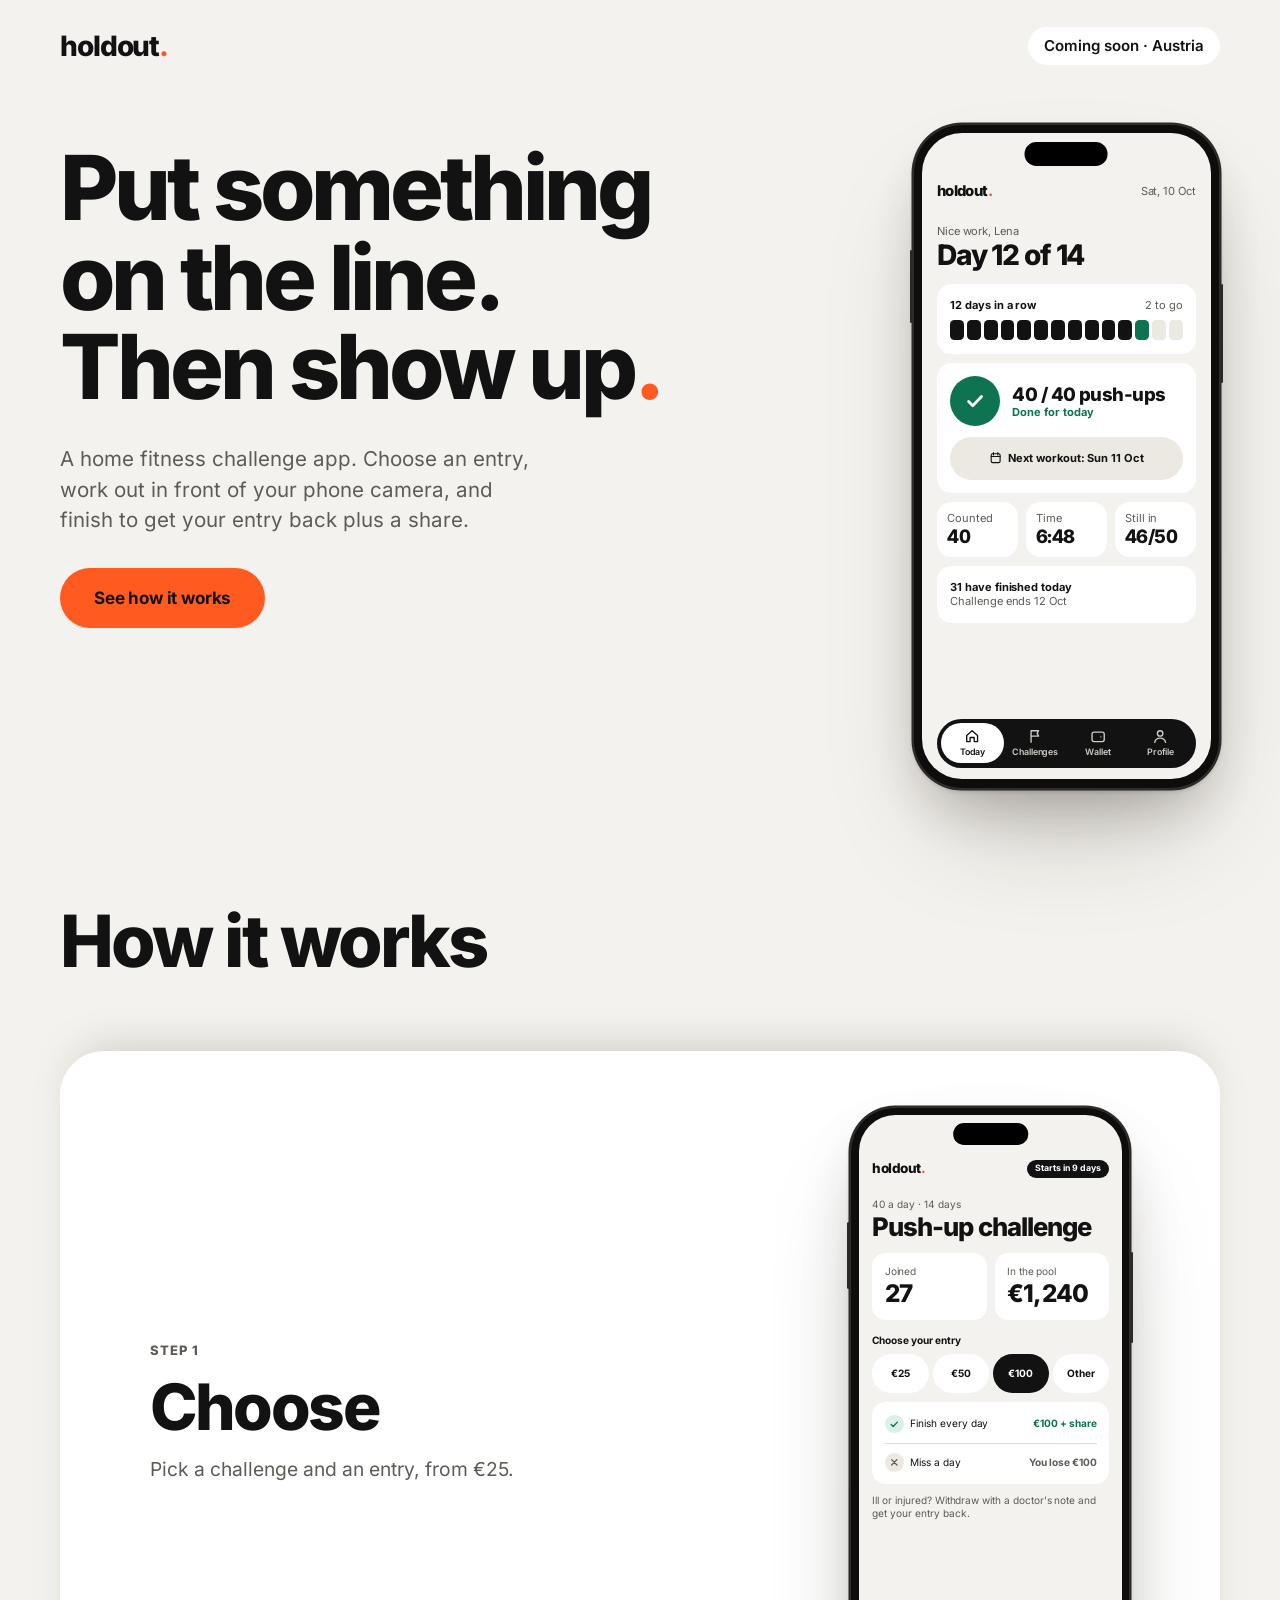
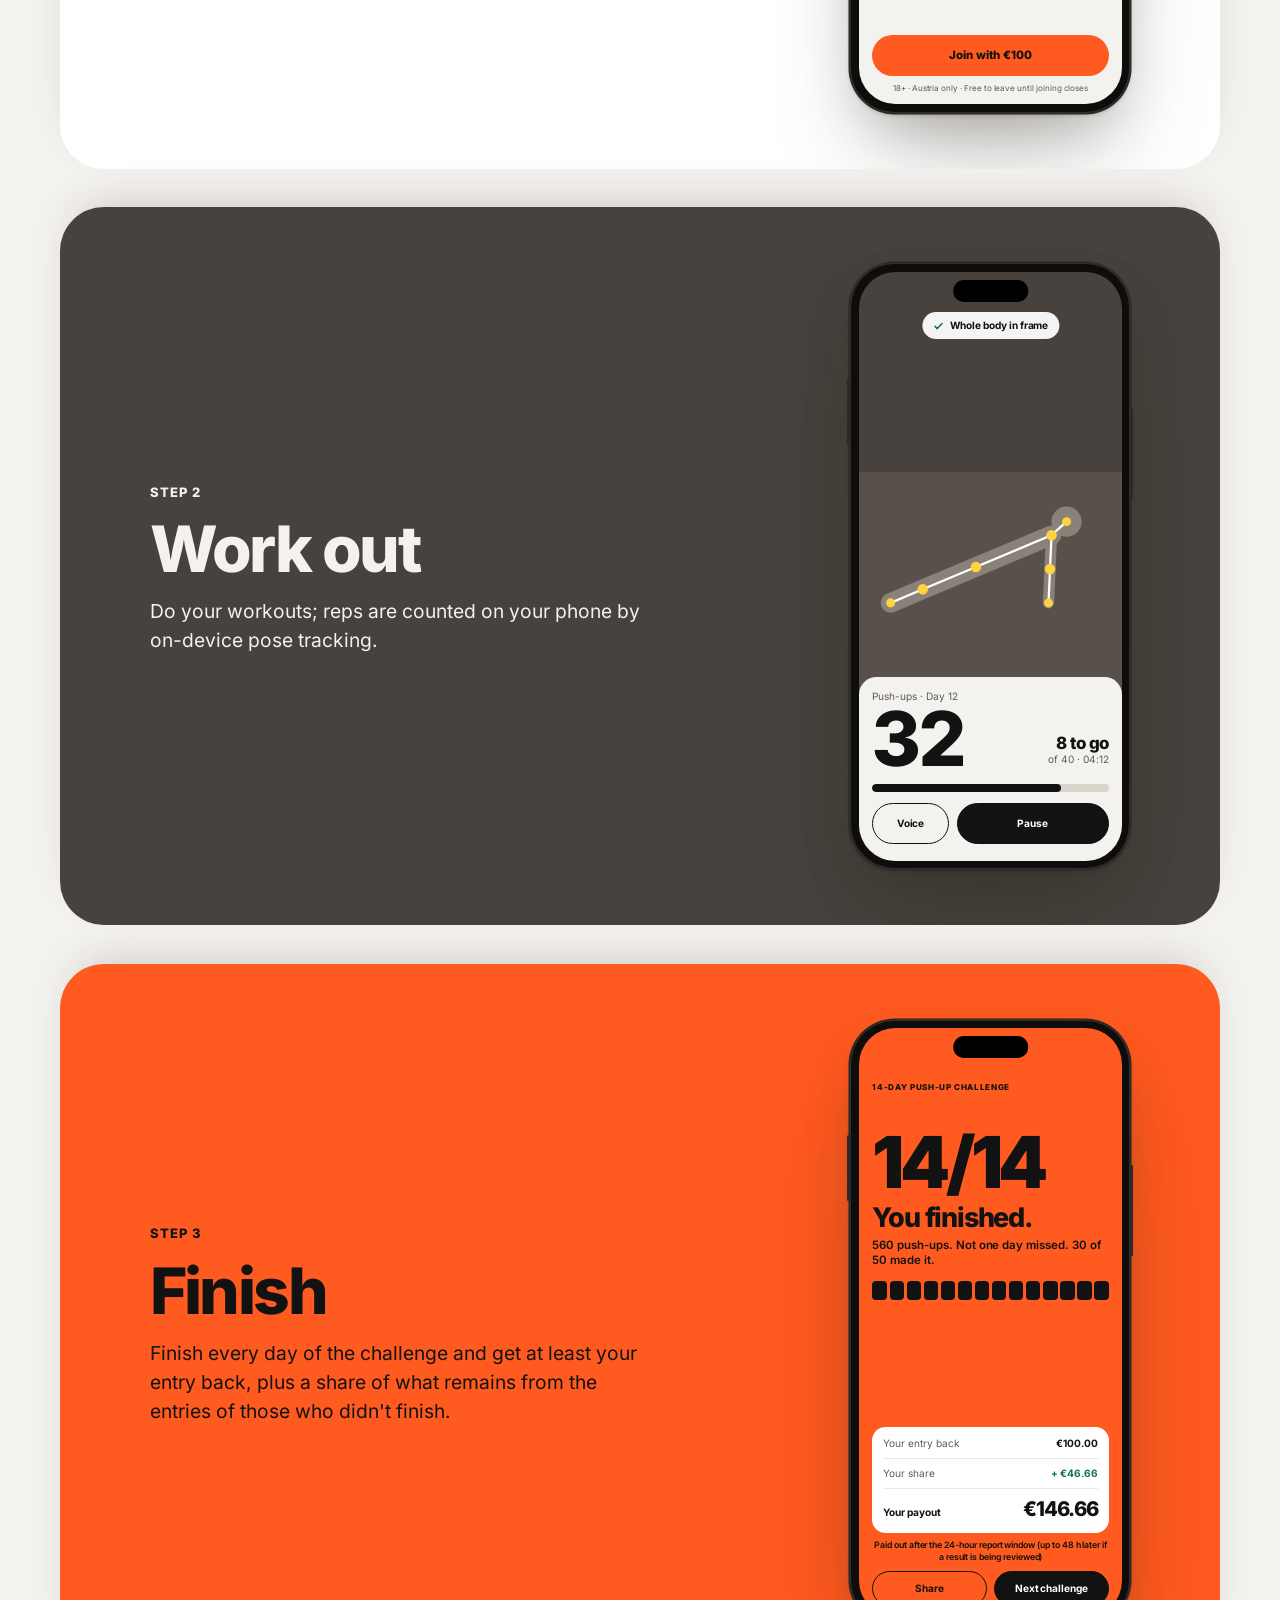
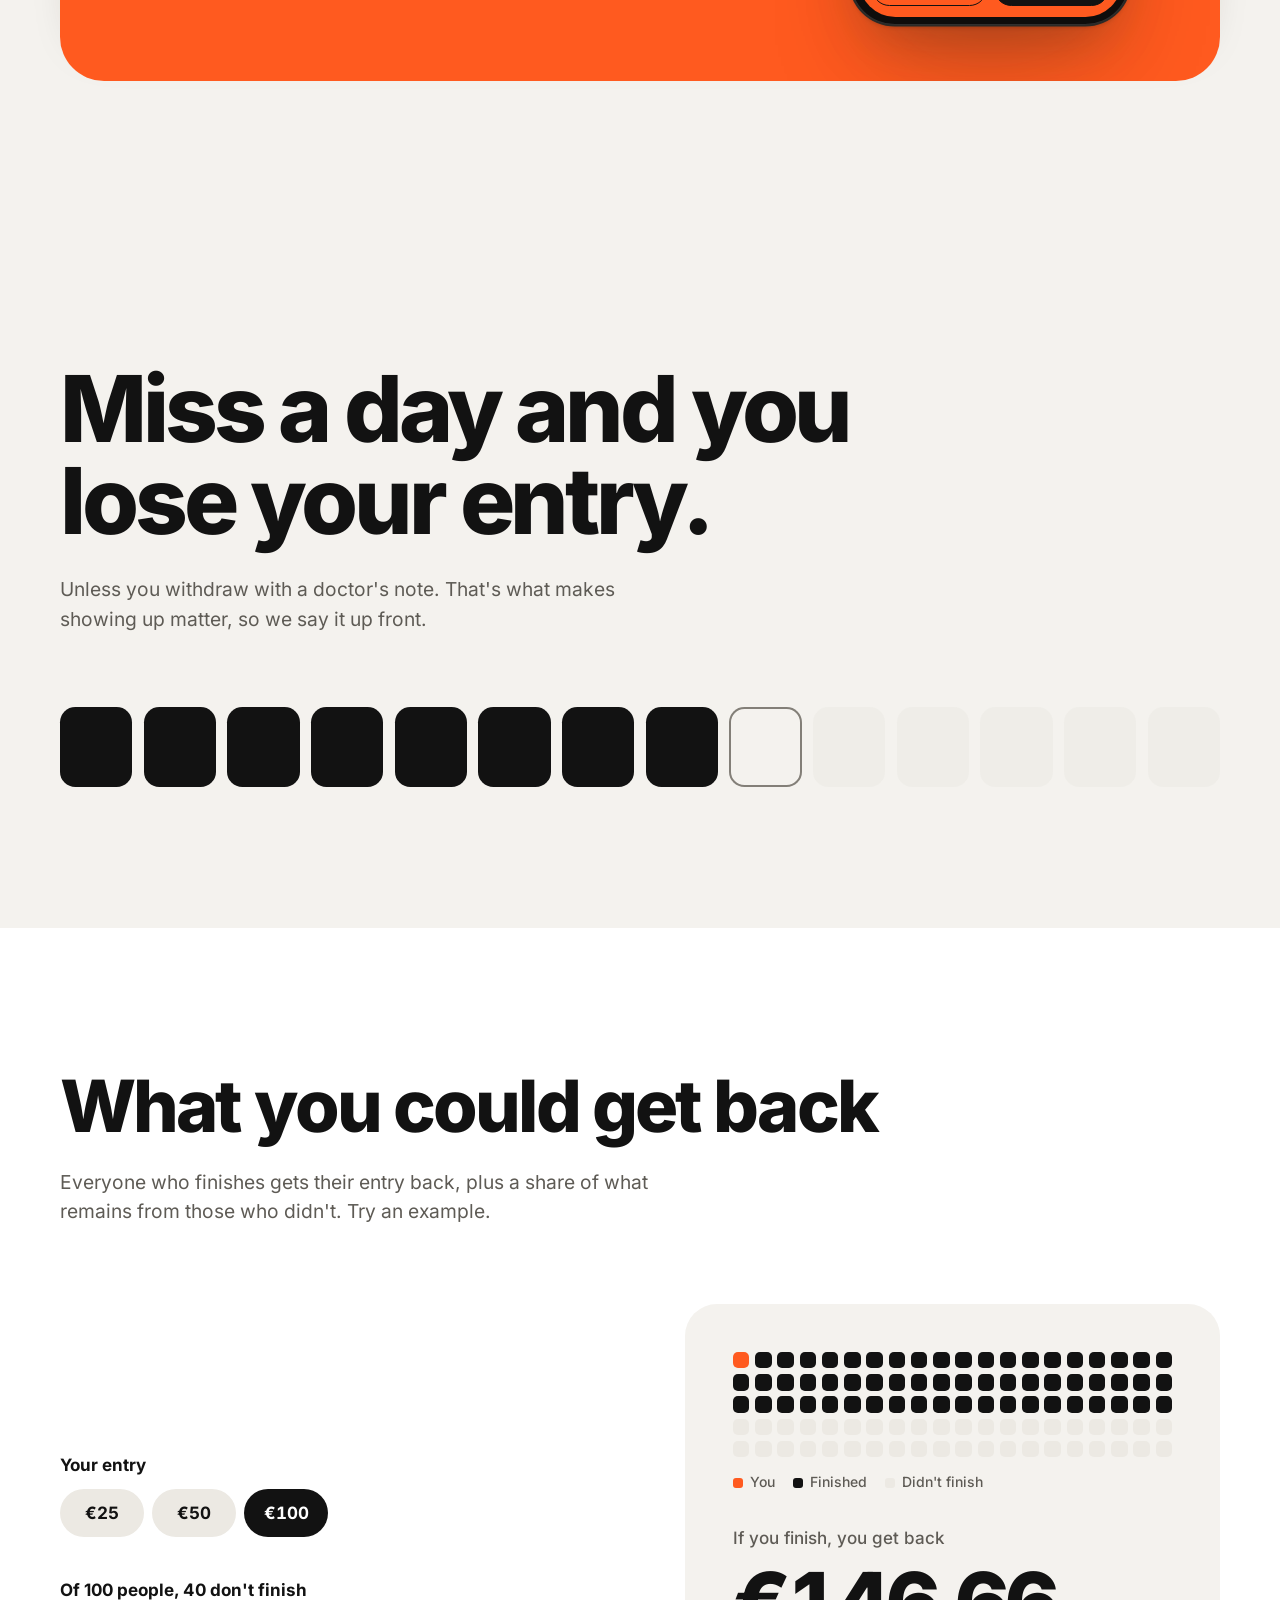
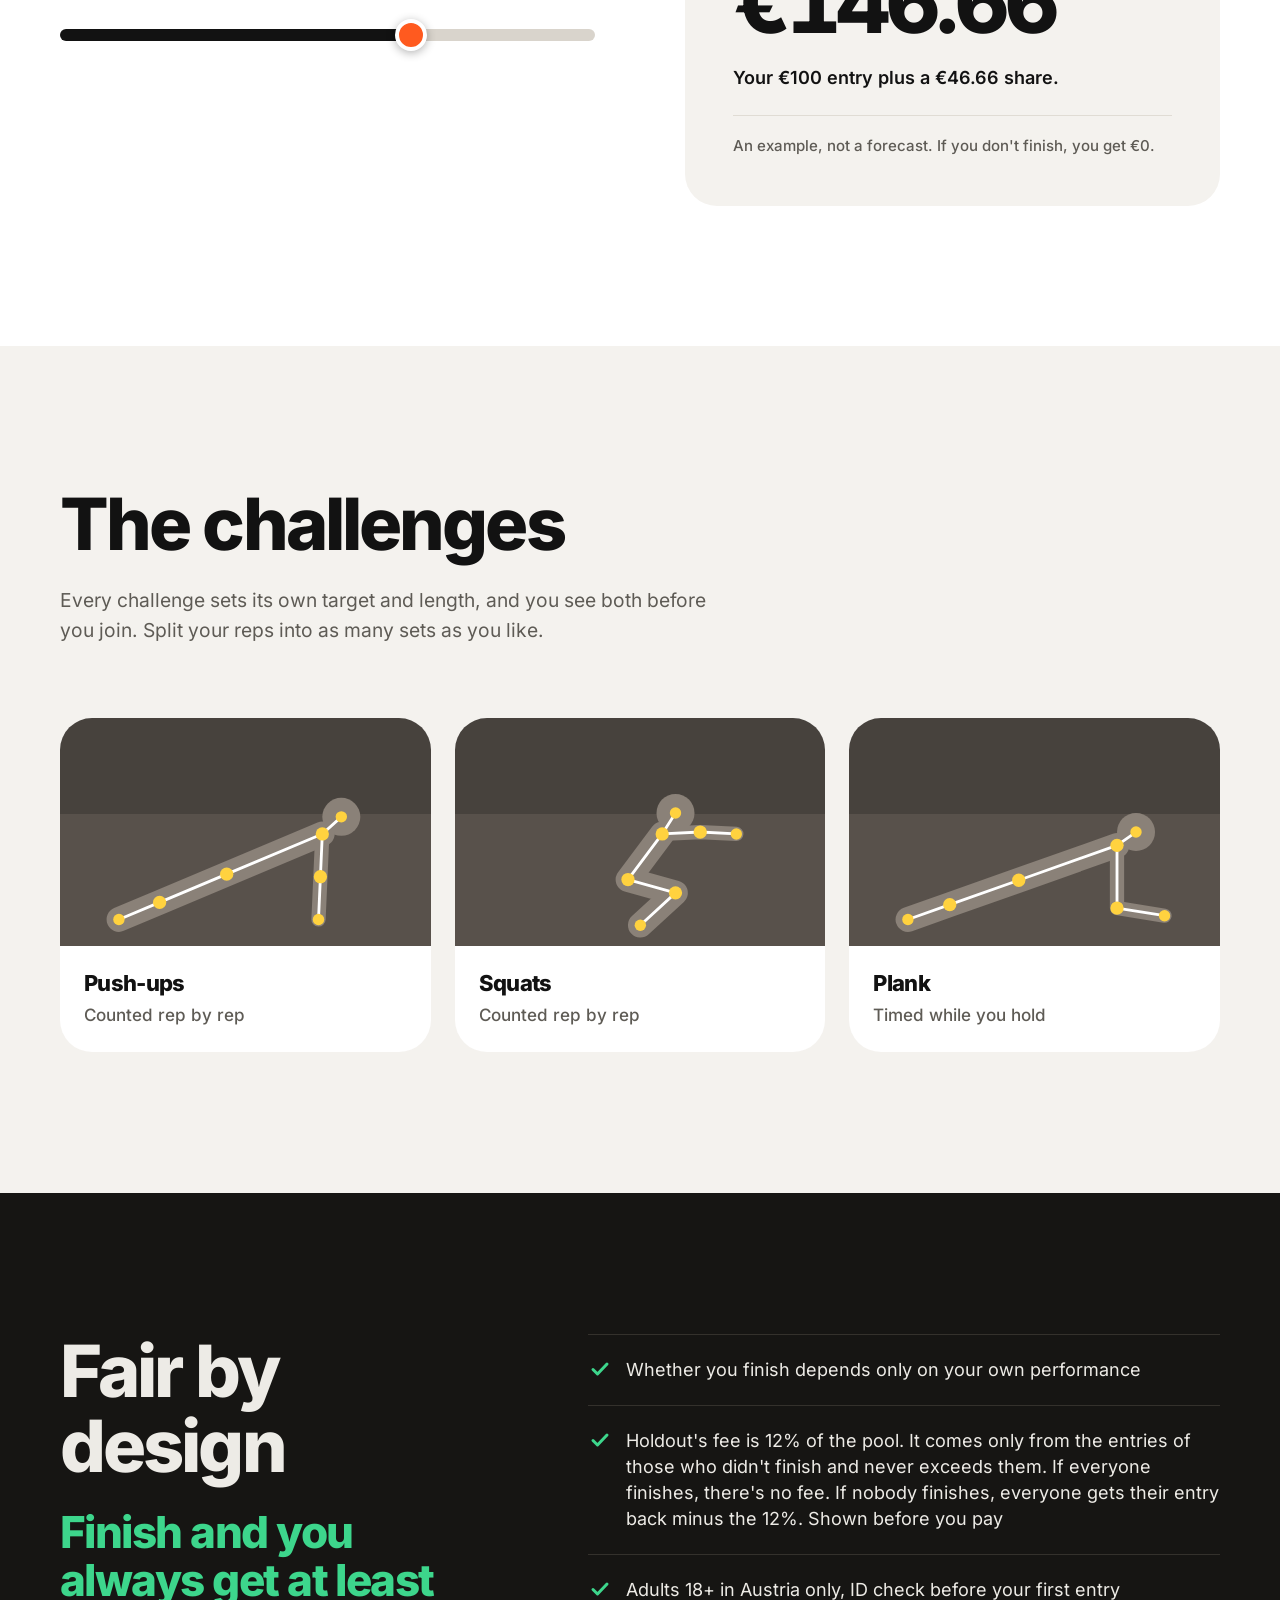
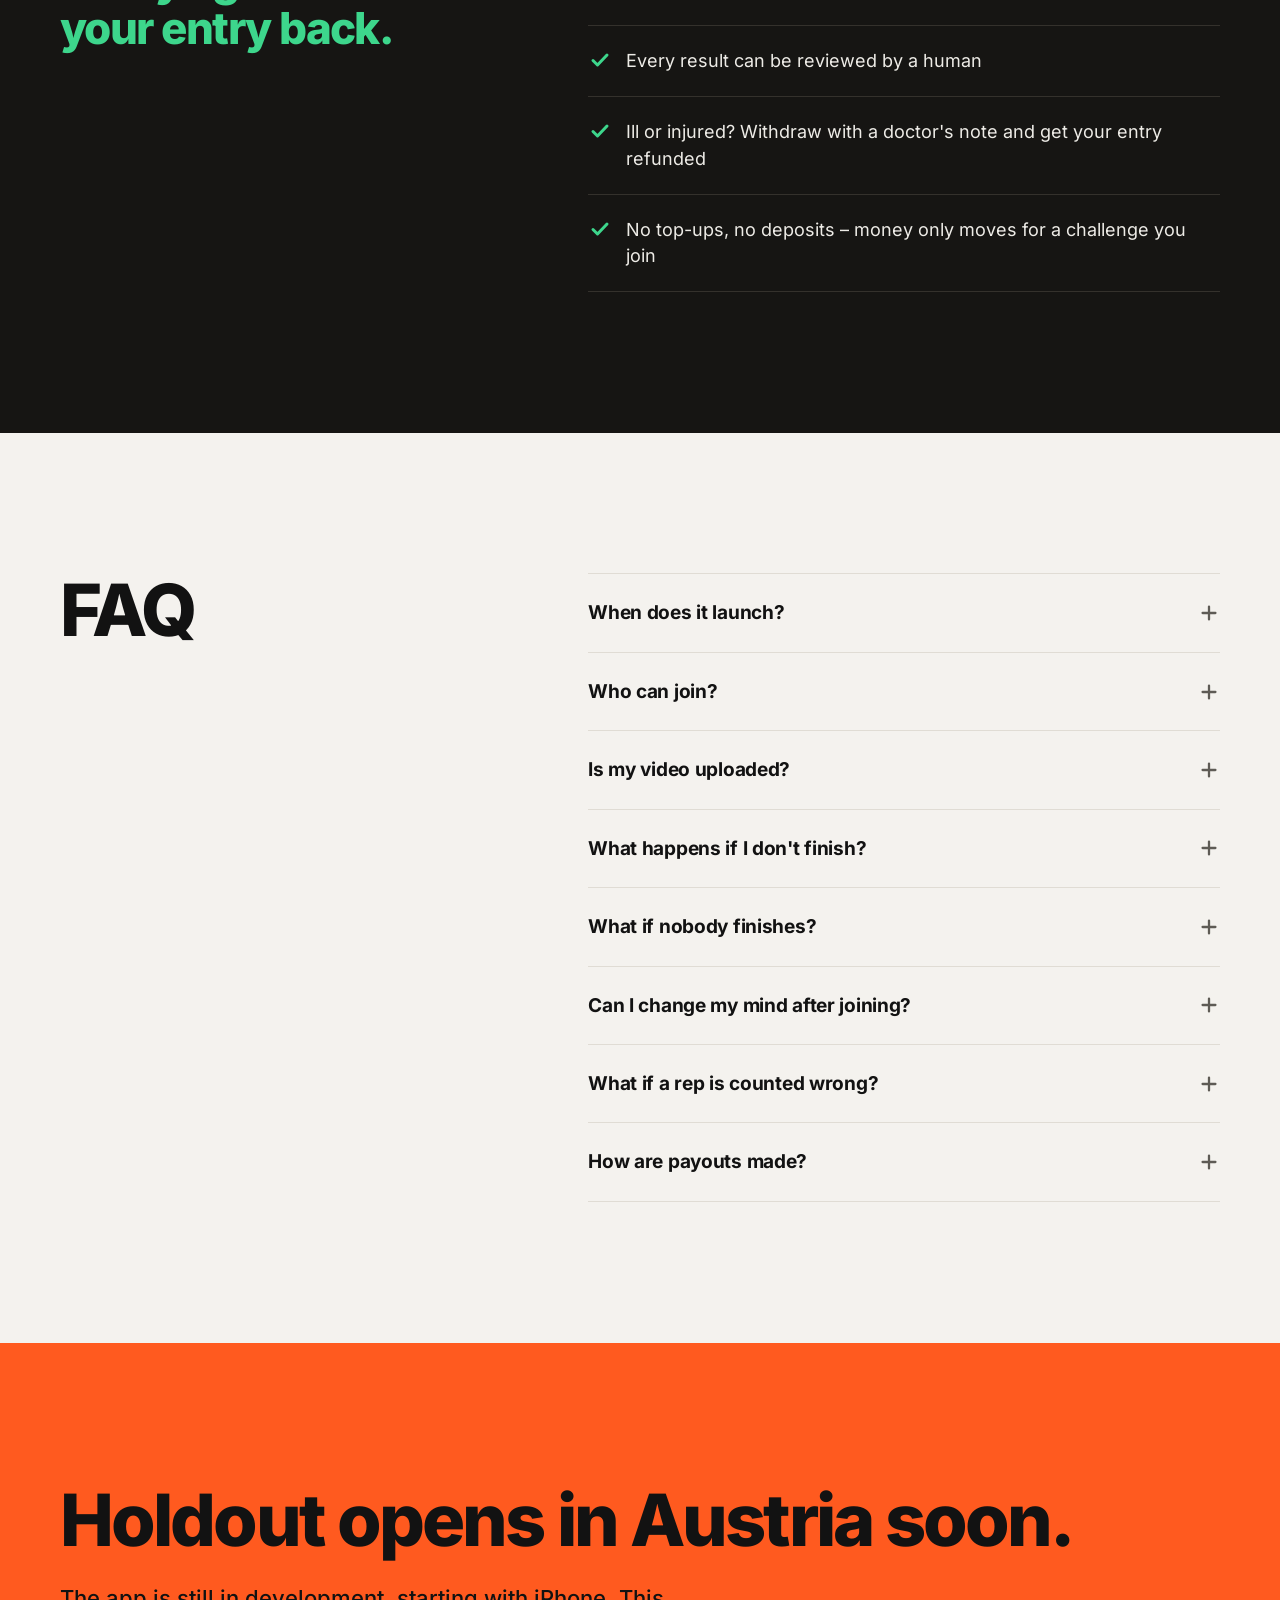
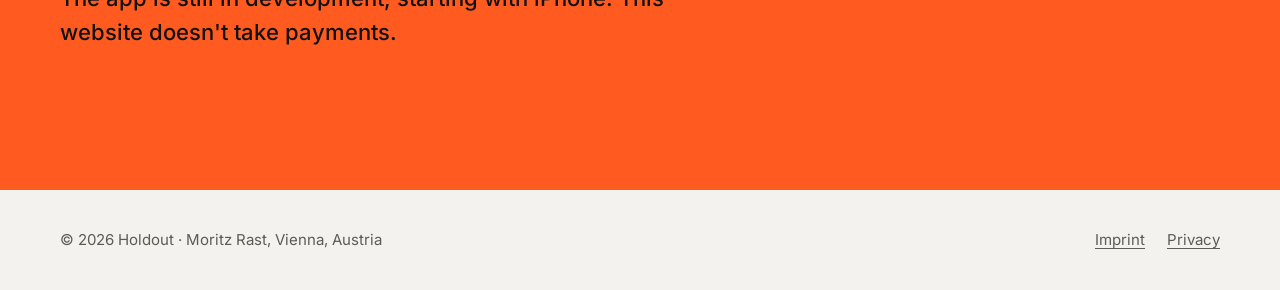
==== commit e7c87cdc: "Nobody finishes: entry back minus the 12% fee (fair-by-design line + FAQ), 'free to leave until join" ====
--- a/index.html
+++ b/index.html
@@ -92,7 +92,7 @@
   </div>
   <p class="s-rule">Ill or injured? Withdraw with a doctor's note and get your entry back.</p>
   <div class="s-cta">Join with €100</div>
-  <p class="s-foot">18+ · Austria only · Free to leave until the start</p>
+  <p class="s-foot">18+ · Austria only · Free to leave until joining closes</p>
 </div></div></div>
           </li>
           <li class="step step-2">
@@ -131,7 +131,7 @@
     <div><span>Your share</span><b class="plus">+ €46.66</b></div>
     <div class="total"><span>Your payout</span><b>€146.66</b></div>
   </div>
-  <p class="s-arrive">Paid out after the 24-hour report window</p>
+  <p class="s-arrive">Paid out after the 24-hour report window (up to 48 h later if a result is being reviewed)</p>
   <div class="s-result-btns"><span>Share</span><span class="fill">Next challenge</span></div>
 </div></div></div>
           </li>
@@ -198,7 +198,7 @@
         </div>
         <ul class="fair-list" role="list">
           <li><svg viewBox="0 0 24 24" fill="none" aria-hidden="true"><path d="M5 12.5l4.5 4.5L19 7" stroke="currentColor" stroke-width="3" stroke-linecap="round" stroke-linejoin="round"/></svg><span>Whether you finish depends only on your own performance</span></li>
-          <li><svg viewBox="0 0 24 24" fill="none" aria-hidden="true"><path d="M5 12.5l4.5 4.5L19 7" stroke="currentColor" stroke-width="3" stroke-linecap="round" stroke-linejoin="round"/></svg><span>Holdout's fee is 12% of the pool. It comes only from the entries of those who didn't finish and never exceeds them. If everyone finishes, there's no fee. Shown before you pay</span></li>
+          <li><svg viewBox="0 0 24 24" fill="none" aria-hidden="true"><path d="M5 12.5l4.5 4.5L19 7" stroke="currentColor" stroke-width="3" stroke-linecap="round" stroke-linejoin="round"/></svg><span>Holdout's fee is 12% of the pool. It comes only from the entries of those who didn't finish and never exceeds them. If everyone finishes, there's no fee. If nobody finishes, everyone gets their entry back minus the 12%. Shown before you pay</span></li>
           <li><svg viewBox="0 0 24 24" fill="none" aria-hidden="true"><path d="M5 12.5l4.5 4.5L19 7" stroke="currentColor" stroke-width="3" stroke-linecap="round" stroke-linejoin="round"/></svg><span>Adults 18+ in Austria only, ID check before your first entry</span></li>
           <li><svg viewBox="0 0 24 24" fill="none" aria-hidden="true"><path d="M5 12.5l4.5 4.5L19 7" stroke="currentColor" stroke-width="3" stroke-linecap="round" stroke-linejoin="round"/></svg><span>Every result can be reviewed by a human</span></li>
           <li><svg viewBox="0 0 24 24" fill="none" aria-hidden="true"><path d="M5 12.5l4.5 4.5L19 7" stroke="currentColor" stroke-width="3" stroke-linecap="round" stroke-linejoin="round"/></svg><span>Ill or injured? Withdraw with a doctor's note and get your entry refunded</span></li>
@@ -226,6 +226,10 @@
           <details>
             <summary>What happens if I don't finish?<svg viewBox="0 0 24 24" fill="none" aria-hidden="true"><path d="M12 5v14M5 12h14" stroke="currentColor" stroke-width="2.5" stroke-linecap="round"/></svg></summary>
             <p>You lose that entry. Holdout's fee comes out of the entries of those who didn't finish, and the rest is shared among those who finished.</p>
+          </details>
+          <details>
+            <summary>What if nobody finishes?<svg viewBox="0 0 24 24" fill="none" aria-hidden="true"><path d="M12 5v14M5 12h14" stroke="currentColor" stroke-width="2.5" stroke-linecap="round"/></svg></summary>
+            <p>Then there are no winners. Holdout keeps only its 12% fee and everyone gets the rest back – €88 of a €100 entry.</p>
           </details>
           <details>
             <summary>Can I change my mind after joining?<svg viewBox="0 0 24 24" fill="none" aria-hidden="true"><path d="M12 5v14M5 12h14" stroke="currentColor" stroke-width="2.5" stroke-linecap="round"/></svg></summary>
